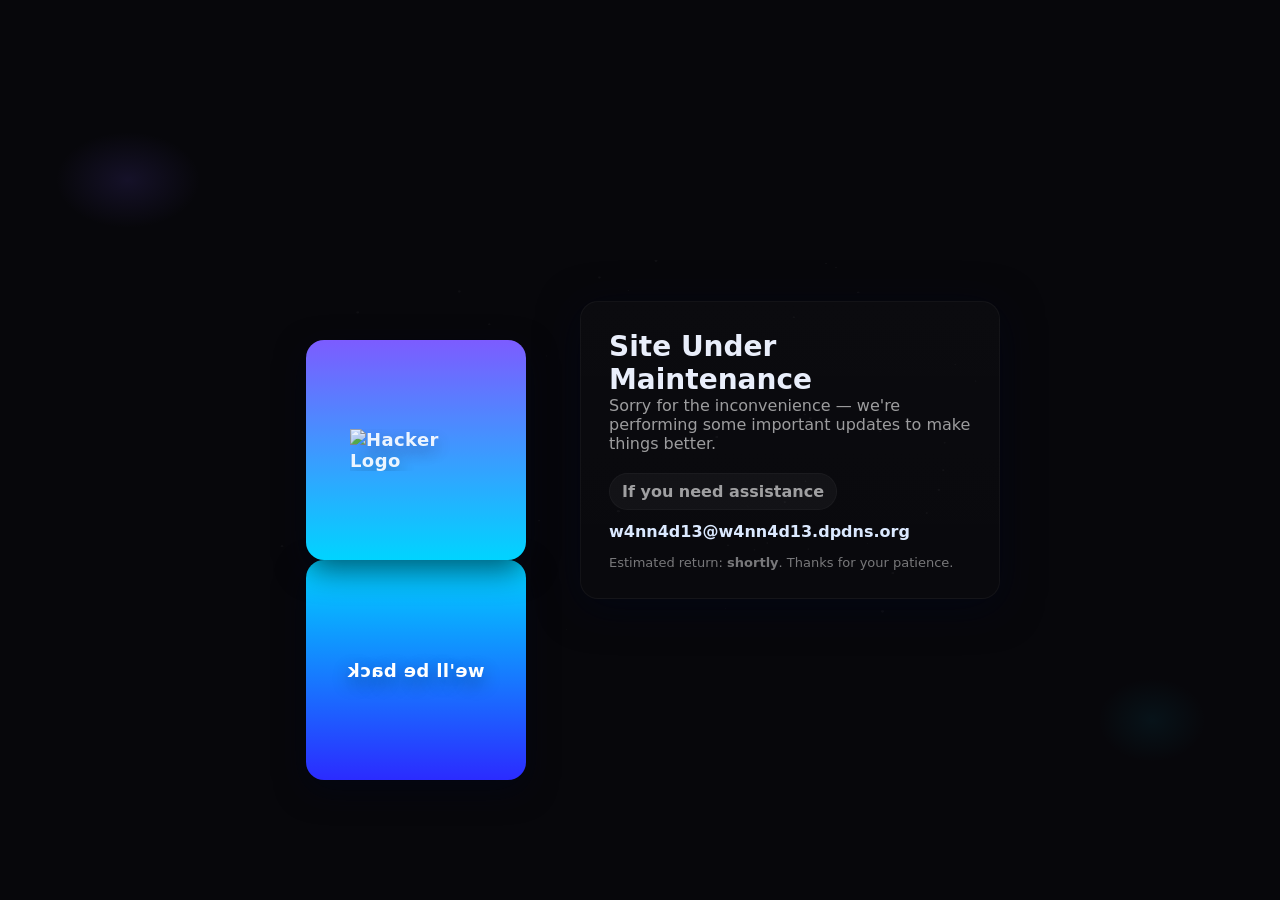
==== index.html @ e07014bc "Update index.html" ====
<!-- maintenance-index.html
A single-file, modern "Under Maintenance" page with 3D effects (CSS + minimal JS).
Drop this file as `index.html` in your site root.
-->

<!doctype html>
<html lang="en">
<head>
  <meta charset="utf-8" />
  <meta name="viewport" content="width=device-width, initial-scale=1" />
  <title>We'll be back — Under Maintenance</title>
  <style>
    :root{
      --bg:#07070b;
      --glass: rgba(255,255,255,0.04);
      --accent:#7c5cff;
      --accent2:#00d4ff;
      --muted:rgba(255,255,255,0.6);
      --card-w:720px;
    }
    *{box-sizing:border-box}
    html,body{height:100%;}
    body{
      margin:0;
      font-family:Inter, ui-sans-serif, system-ui, -apple-system, "Segoe UI", Roboto, "Helvetica Neue", Arial;
      background: url('https://images.unsplash.com/photo-1504384308090-c894fdcc538d?auto=format&fit=crop&w=1950&q=80') center/cover no-repeat fixed,
                  radial-gradient(1200px 800px at 10% 20%, rgba(124,92,255,0.12), transparent 6%),
                  radial-gradient(900px 700px at 90% 80%, rgba(0,212,255,0.06), transparent 6%),
                  var(--bg);
      color:#e9eefb;
      display:flex;
      align-items:center;
      justify-content:center;
      -webkit-font-smoothing:antialiased;
      -moz-osx-font-smoothing:grayscale;
      padding:40px;
    }

    /* Scene */
    .scene{
      width: min(var(--card-w), 95vw);
      max-width:1000px;
      perspective:1200px;
      position:relative;
      display:grid;
      grid-template-columns: 1fr 420px;
      gap:28px;
      align-items:center;
    }

    /* Floating 3D cube */
    .cube-wrap{
      height:380px;
      display:flex;
      align-items:center;
      justify-content:center;
      position:relative;
    }
    .cube{
      width:220px;
      height:220px;
      transform-style:preserve-3d;
      animation:slow-rotate 9s linear infinite, float 5s ease-in-out infinite;
    }
    .face{
      position:absolute;
      width:100%;
      height:100%;
      border-radius:18px;
      display:flex;
      align-items:center;
      justify-content:center;
      font-weight:700;
      font-size:18px;
      letter-spacing:0.4px;
      backdrop-filter: blur(6px);
      box-shadow: 0 10px 30px rgba(2,6,23,0.6);
      color: white;
      text-shadow: 0 6px 18px rgba(0,0,0,0.45);
      position: relative;
      overflow: hidden;
    }
    .face img.logo{
      max-width:60%;
      max-height:60%;
      opacity:0.9;
    }
    .face::after{content:"";position:absolute;inset:0;border-radius:18px;opacity:0.12}
    .front{background:linear-gradient(180deg,var(--accent),var(--accent2));transform:translateZ(110px)}
    .back{background:linear-gradient(180deg,var(--accent2),#2b2bff);transform:rotateY(180deg) translateZ(110px)}
    .right{background:linear-gradient(180deg,#1a1a3a,#001f3a);transform:rotateY(90deg) translateZ(110px)}
    .left{background:linear-gradient(180deg,#0b1530,#09283f);transform:rotateY(-90deg) translateZ(110px)}
    .top{background:linear-gradient(180deg,#111827,#0f1724);transform:rotateX(90deg) translateZ(110px)}
    .bottom{background:linear-gradient(180deg,#020617,#021126);transform:rotateX(-90deg) translateZ(110px)}

    @keyframes slow-rotate{
      0%{transform: rotateX(-12deg) rotateY(0deg)}
      50%{transform: rotateX(8deg) rotateY(180deg)}
      100%{transform: rotateX(-12deg) rotateY(360deg)}
    }
    @keyframes float{
      0%{transform:translateY(0)}
      50%{transform:translateY(-18px)}
      100%{transform:translateY(0)}
    }

    /* Card */
    .card{
      background: linear-gradient(180deg, rgba(255,255,255,0.02), rgba(255,255,255,0.01));
      border-radius:18px;
      padding:28px;
      box-shadow: 0 8px 40px rgba(2,6,23,0.65);
      min-height:240px;
      display:flex;
      flex-direction:column;
      justify-content:center;
      gap:14px;
      border:1px solid rgba(255,255,255,0.04);
    }

    h1{margin:0;font-size:28px}
    p.lead{margin:0;color:var(--muted)}
    .contact{
      margin-top:6px;
      display:flex;gap:12px;align-items:center;flex-wrap:wrap
    }
    .pill{
      display:inline-flex;align-items:center;gap:10px;padding:8px 12px;border-radius:999px;background:var(--glass);font-weight:600;color:var(--muted);border:1px solid rgba(255,255,255,0.03)
    }
    .email{color:#dbe9ff;text-decoration:none;font-weight:700}
    .meta{font-size:13px;color:rgba(255,255,255,0.45)}

    /* Particles canvas */
    canvas.particles{
      position: absolute; inset: 0; width: 100%; height: 100%; pointer-events:none; z-index:0; opacity:0.6;
    }

    /* responsive */
    @media (max-width:880px){
      .scene{grid-template-columns:1fr;gap:18px}
      .cube-wrap{height:260px}
    }

    /* small accessibility tweak for reduced-motion */
    @media (prefers-reduced-motion:reduce){
      .cube{animation:none}
    }
  </style>
</head>
<body>
  <div class="scene" role="main">
    <canvas class="particles" aria-hidden="true"></canvas>

    <div class="cube-wrap" aria-hidden="true">
      <div class="cube" id="cube" role="img" aria-label="rotating maintenance cube">
        <div class="face front">
          <img src="https://github.com/w4nn4d13/website/blob/main/b-099.jpg" alt="Hacker Logo" class="logo" />
        </div>
        <div class="face back">we'll be back</div>
        <div class="face right">loading</div>
        <div class="face left">standby</div>
        <div class="face top">updates</div>
        <div class="face bottom">online soon</div>
      </div>
    </div>

    <aside class="card" aria-label="maintenance message">
      <div>
        <h1>Site Under Maintenance</h1>
        <p class="lead">Sorry for the inconvenience — we're performing some important updates to make things better.</p>
      </div>

      <div class="contact" aria-hidden="false">
        <div class="pill">If you need assistance</div>
        <a class="email" href="mailto:w4nn4d13@w4nn4d13.dpdns.org">w4nn4d13@w4nn4d13.dpdns.org</a>
      </div>

      <div class="meta">Estimated return: <strong>shortly</strong>. Thanks for your patience.</div>
    </aside>
  </div>

  <script>
    // Particles on canvas — lightweight
    const canvas = document.querySelector('canvas.particles');
    const ctx = canvas.getContext('2d');
    let W, H, particles = [];
    function resize(){ W = canvas.width = innerWidth; H = canvas.height = innerHeight; }
    window.addEventListener('resize', resize); resize();

    function rand(min,max){return Math.random()*(max-min)+min}
    for(let i=0;i<60;i++) particles.push({x:rand(0,W), y:rand(0,H), r:rand(0.6,2.8), vx:rand(-0.15,0.15), vy:rand(-0.06,0.06)})

    function step(){
      ctx.clearRect(0,0,W,H);
      for(let p of particles){
        p.x += p.vx; p.y += p.vy;
        if(p.x< -10) p.x = W+10; if(p.x>W+10) p.x = -10;
        if(p.y< -10) p.y = H+10; if(p.y>H+10) p.y = -10;
        ctx.beginPath(); ctx.arc(p.x,p.y,p.r,0,Math.PI*2);
        ctx.fillStyle = 'rgba(255,255,255,0.06)'; ctx.fill();
      }
      requestAnimationFrame(step);
    }
    step();

    // make cube slightly interactive (tilt with mouse)
    const cube = document.getElementById('cube');
    let cx = 0, cy = 0;
    window.addEventListener('mousemove', (e)=>{
      const nx = (e.clientX - innerWidth/2) / (innerWidth/2);
      const ny = (e.clientY - innerHeight/2) / (innerHeight/2);
      cx = nx*10; cy = ny*8;
      cube.style.transform = `rotateX(${ -12 + cy }deg) rotateY(${ 0 + cx }deg)`;
    });

    // restore automatic rotation when pointer leaves
    window.addEventListener('mouseleave', ()=>{ cube.style.transform = '' });
  </script>
</body>
</html>
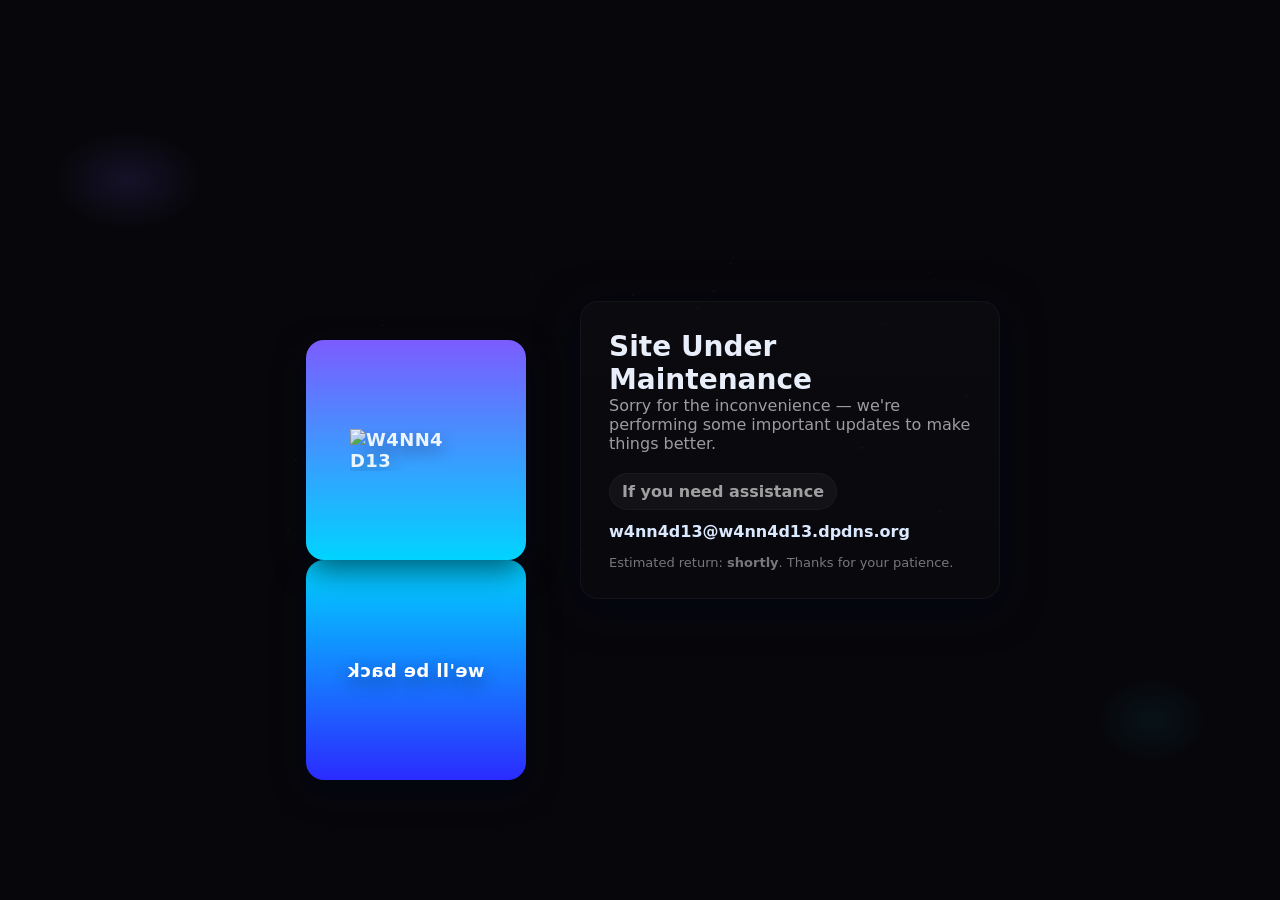
==== commit c67a5067: "Update index.html" ====
--- a/index.html
+++ b/index.html
@@ -154,7 +154,7 @@
     <div class="cube-wrap" aria-hidden="true">
       <div class="cube" id="cube" role="img" aria-label="rotating maintenance cube">
         <div class="face front">
-          <img src="https://github.com/w4nn4d13/website/blob/main/b-099.jpg" alt="Hacker Logo" class="logo" />
+          <img src="https://github.com/w4nn4d13/website/blob/main/b-099.jpg" alt="W4NN4 D13" class="logo" />
         </div>
         <div class="face back">we'll be back</div>
         <div class="face right">loading</div>
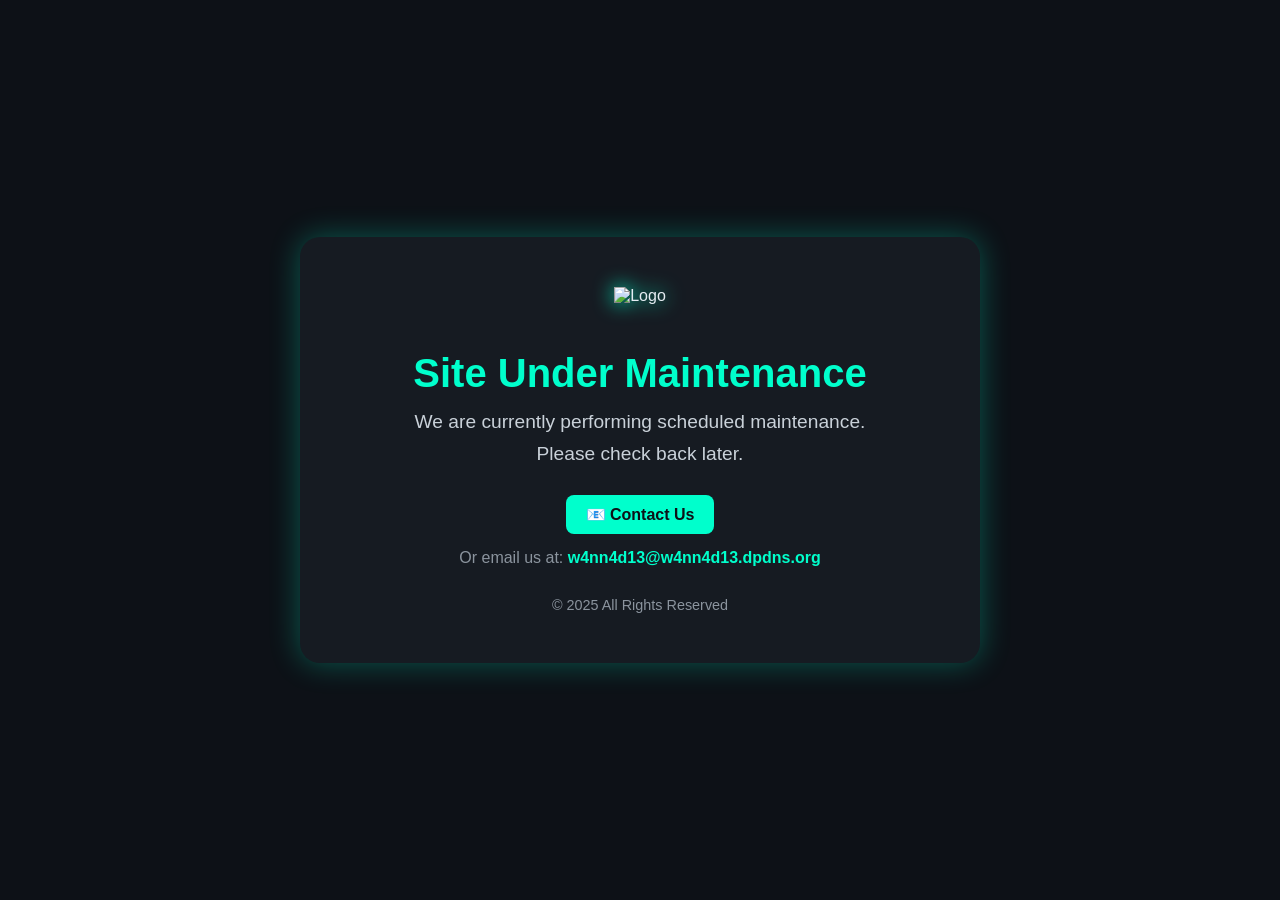
==== commit 794a0d4d: "Update index.html" ====
--- a/index.html
+++ b/index.html
@@ -1,220 +1,107 @@
-<!-- maintenance-index.html
-A single-file, modern "Under Maintenance" page with 3D effects (CSS + minimal JS).
-Drop this file as `index.html` in your site root.
--->
-
-<!doctype html>
+<!DOCTYPE html>
 <html lang="en">
 <head>
-  <meta charset="utf-8" />
-  <meta name="viewport" content="width=device-width, initial-scale=1" />
-  <title>We'll be back — Under Maintenance</title>
+  <meta charset="UTF-8" />
+  <meta name="viewport" content="width=device-width, initial-scale=1.0"/>
+  <title>Site Under Maintenance</title>
   <style>
-    :root{
-      --bg:#07070b;
-      --glass: rgba(255,255,255,0.04);
-      --accent:#7c5cff;
-      --accent2:#00d4ff;
-      --muted:rgba(255,255,255,0.6);
-      --card-w:720px;
-    }
-    *{box-sizing:border-box}
-    html,body{height:100%;}
-    body{
-      margin:0;
-      font-family:Inter, ui-sans-serif, system-ui, -apple-system, "Segoe UI", Roboto, "Helvetica Neue", Arial;
-      background: url('https://images.unsplash.com/photo-1504384308090-c894fdcc538d?auto=format&fit=crop&w=1950&q=80') center/cover no-repeat fixed,
-                  radial-gradient(1200px 800px at 10% 20%, rgba(124,92,255,0.12), transparent 6%),
-                  radial-gradient(900px 700px at 90% 80%, rgba(0,212,255,0.06), transparent 6%),
-                  var(--bg);
-      color:#e9eefb;
-      display:flex;
-      align-items:center;
-      justify-content:center;
-      -webkit-font-smoothing:antialiased;
-      -moz-osx-font-smoothing:grayscale;
-      padding:40px;
+    body {
+      margin: 0;
+      height: 100vh;
+      display: flex;
+      justify-content: center;
+      align-items: center;
+      background: #0d1117;
+      font-family: "Segoe UI", Tahoma, Geneva, Verdana, sans-serif;
+      color: #e6edf3;
     }
 
-    /* Scene */
-    .scene{
-      width: min(var(--card-w), 95vw);
-      max-width:1000px;
-      perspective:1200px;
-      position:relative;
-      display:grid;
-      grid-template-columns: 1fr 420px;
-      gap:28px;
-      align-items:center;
+    .container {
+      text-align: center;
+      background: #161b22;
+      padding: 50px 40px;
+      border-radius: 20px;
+      box-shadow: 0 0 30px rgba(0, 255, 204, 0.3);
+      max-width: 600px;
+      width: 90%;
     }
 
-    /* Floating 3D cube */
-    .cube-wrap{
-      height:380px;
-      display:flex;
-      align-items:center;
-      justify-content:center;
-      position:relative;
-    }
-    .cube{
-      width:220px;
-      height:220px;
-      transform-style:preserve-3d;
-      animation:slow-rotate 9s linear infinite, float 5s ease-in-out infinite;
-    }
-    .face{
-      position:absolute;
-      width:100%;
-      height:100%;
-      border-radius:18px;
-      display:flex;
-      align-items:center;
-      justify-content:center;
-      font-weight:700;
-      font-size:18px;
-      letter-spacing:0.4px;
-      backdrop-filter: blur(6px);
-      box-shadow: 0 10px 30px rgba(2,6,23,0.6);
-      color: white;
-      text-shadow: 0 6px 18px rgba(0,0,0,0.45);
-      position: relative;
-      overflow: hidden;
-    }
-    .face img.logo{
-      max-width:60%;
-      max-height:60%;
-      opacity:0.9;
-    }
-    .face::after{content:"";position:absolute;inset:0;border-radius:18px;opacity:0.12}
-    .front{background:linear-gradient(180deg,var(--accent),var(--accent2));transform:translateZ(110px)}
-    .back{background:linear-gradient(180deg,var(--accent2),#2b2bff);transform:rotateY(180deg) translateZ(110px)}
-    .right{background:linear-gradient(180deg,#1a1a3a,#001f3a);transform:rotateY(90deg) translateZ(110px)}
-    .left{background:linear-gradient(180deg,#0b1530,#09283f);transform:rotateY(-90deg) translateZ(110px)}
-    .top{background:linear-gradient(180deg,#111827,#0f1724);transform:rotateX(90deg) translateZ(110px)}
-    .bottom{background:linear-gradient(180deg,#020617,#021126);transform:rotateX(-90deg) translateZ(110px)}
-
-    @keyframes slow-rotate{
-      0%{transform: rotateX(-12deg) rotateY(0deg)}
-      50%{transform: rotateX(8deg) rotateY(180deg)}
-      100%{transform: rotateX(-12deg) rotateY(360deg)}
-    }
-    @keyframes float{
-      0%{transform:translateY(0)}
-      50%{transform:translateY(-18px)}
-      100%{transform:translateY(0)}
+    .logo {
+      width: 80px;
+      margin-bottom: 20px;
+      filter: drop-shadow(0 0 10px #00ffcc);
     }
 
-    /* Card */
-    .card{
-      background: linear-gradient(180deg, rgba(255,255,255,0.02), rgba(255,255,255,0.01));
-      border-radius:18px;
-      padding:28px;
-      box-shadow: 0 8px 40px rgba(2,6,23,0.65);
-      min-height:240px;
-      display:flex;
-      flex-direction:column;
-      justify-content:center;
-      gap:14px;
-      border:1px solid rgba(255,255,255,0.04);
+    h1 {
+      font-size: 2.5em;
+      color: #00ffcc;
+      margin-bottom: 15px;
     }
 
-    h1{margin:0;font-size:28px}
-    p.lead{margin:0;color:var(--muted)}
-    .contact{
-      margin-top:6px;
-      display:flex;gap:12px;align-items:center;flex-wrap:wrap
-    }
-    .pill{
-      display:inline-flex;align-items:center;gap:10px;padding:8px 12px;border-radius:999px;background:var(--glass);font-weight:600;color:var(--muted);border:1px solid rgba(255,255,255,0.03)
-    }
-    .email{color:#dbe9ff;text-decoration:none;font-weight:700}
-    .meta{font-size:13px;color:rgba(255,255,255,0.45)}
-
-    /* Particles canvas */
-    canvas.particles{
-      position: absolute; inset: 0; width: 100%; height: 100%; pointer-events:none; z-index:0; opacity:0.6;
+    p {
+      font-size: 1.2em;
+      color: #c9d1d9;
+      margin: 10px 0;
     }
 
-    /* responsive */
-    @media (max-width:880px){
-      .scene{grid-template-columns:1fr;gap:18px}
-      .cube-wrap{height:260px}
+    .email {
+      margin-top: 20px;
+      display: inline-block;
+      padding: 10px 20px;
+      background: #00ffcc;
+      color: #0d1117;
+      border-radius: 8px;
+      font-weight: bold;
+      text-decoration: none;
+      transition: 0.3s;
     }
 
-    /* small accessibility tweak for reduced-motion */
-    @media (prefers-reduced-motion:reduce){
-      .cube{animation:none}
+    .email:hover {
+      background: #00e6b8;
+    }
+
+    .footer {
+      margin-top: 30px;
+      font-size: 0.9em;
+      color: #8b949e;
+    }
+
+    .mail-text {
+      margin-top: 15px;
+      font-size: 1em;
+      color: #8b949e;
+    }
+
+    .mail-text a {
+      color: #00ffcc;
+      text-decoration: none;
+      font-weight: bold;
+    }
+
+    .mail-text a:hover {
+      text-decoration: underline;
     }
   </style>
 </head>
 <body>
-  <div class="scene" role="main">
-    <canvas class="particles" aria-hidden="true"></canvas>
+  <div class="container">
+    <!-- Replace this with your own professional logo -->
+    <img src="https://img.icons8.com/ios-filled/100/00ffcc/maintenance.png" alt="Logo" class="logo"/>
 
-    <div class="cube-wrap" aria-hidden="true">
-      <div class="cube" id="cube" role="img" aria-label="rotating maintenance cube">
-        <div class="face front">
-          <img src="https://github.com/w4nn4d13/website/blob/main/b-099.jpg" alt="W4NN4 D13" class="logo" />
-        </div>
-        <div class="face back">we'll be back</div>
-        <div class="face right">loading</div>
-        <div class="face left">standby</div>
-        <div class="face top">updates</div>
-        <div class="face bottom">online soon</div>
-      </div>
+    <h1>Site Under Maintenance</h1>
+    <p>We are currently performing scheduled maintenance.</p>
+    <p>Please check back later.</p>
+
+    <!-- Contact button -->
+    <a href="mailto:w4nn4d13@w4nn4d13.dpdns.org" class="email">📧 Contact Us</a>
+
+    <!-- Plain text mail for visibility -->
+    <div class="mail-text">
+      Or email us at: <a href="mailto:w4nn4d13@w4nn4d13.dpdns.org">w4nn4d13@w4nn4d13.dpdns.org</a>
     </div>
 
-    <aside class="card" aria-label="maintenance message">
-      <div>
-        <h1>Site Under Maintenance</h1>
-        <p class="lead">Sorry for the inconvenience — we're performing some important updates to make things better.</p>
-      </div>
-
-      <div class="contact" aria-hidden="false">
-        <div class="pill">If you need assistance</div>
-        <a class="email" href="mailto:w4nn4d13@w4nn4d13.dpdns.org">w4nn4d13@w4nn4d13.dpdns.org</a>
-      </div>
-
-      <div class="meta">Estimated return: <strong>shortly</strong>. Thanks for your patience.</div>
-    </aside>
+    <div class="footer">© 2025 All Rights Reserved</div>
   </div>
-
-  <script>
-    // Particles on canvas — lightweight
-    const canvas = document.querySelector('canvas.particles');
-    const ctx = canvas.getContext('2d');
-    let W, H, particles = [];
-    function resize(){ W = canvas.width = innerWidth; H = canvas.height = innerHeight; }
-    window.addEventListener('resize', resize); resize();
-
-    function rand(min,max){return Math.random()*(max-min)+min}
-    for(let i=0;i<60;i++) particles.push({x:rand(0,W), y:rand(0,H), r:rand(0.6,2.8), vx:rand(-0.15,0.15), vy:rand(-0.06,0.06)})
-
-    function step(){
-      ctx.clearRect(0,0,W,H);
-      for(let p of particles){
-        p.x += p.vx; p.y += p.vy;
-        if(p.x< -10) p.x = W+10; if(p.x>W+10) p.x = -10;
-        if(p.y< -10) p.y = H+10; if(p.y>H+10) p.y = -10;
-        ctx.beginPath(); ctx.arc(p.x,p.y,p.r,0,Math.PI*2);
-        ctx.fillStyle = 'rgba(255,255,255,0.06)'; ctx.fill();
-      }
-      requestAnimationFrame(step);
-    }
-    step();
-
-    // make cube slightly interactive (tilt with mouse)
-    const cube = document.getElementById('cube');
-    let cx = 0, cy = 0;
-    window.addEventListener('mousemove', (e)=>{
-      const nx = (e.clientX - innerWidth/2) / (innerWidth/2);
-      const ny = (e.clientY - innerHeight/2) / (innerHeight/2);
-      cx = nx*10; cy = ny*8;
-      cube.style.transform = `rotateX(${ -12 + cy }deg) rotateY(${ 0 + cx }deg)`;
-    });
-
-    // restore automatic rotation when pointer leaves
-    window.addEventListener('mouseleave', ()=>{ cube.style.transform = '' });
-  </script>
 </body>
 </html>
+
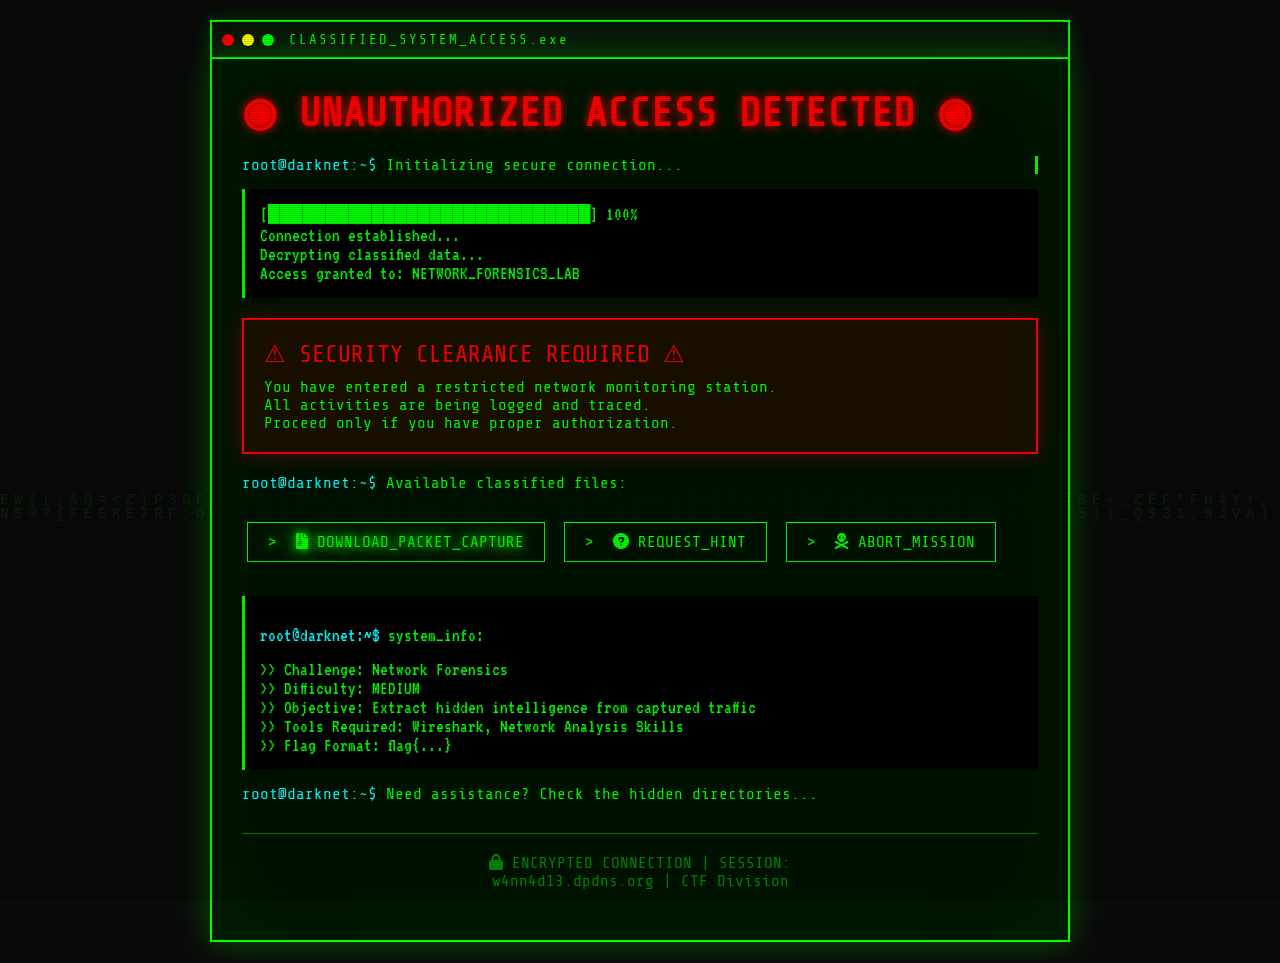
==== commit cca82249: "Update index.html" ====
--- a/index.html
+++ b/index.html
@@ -1,107 +1,361 @@
 <!DOCTYPE html>
 <html lang="en">
 <head>
-  <meta charset="UTF-8" />
-  <meta name="viewport" content="width=device-width, initial-scale=1.0"/>
-  <title>Site Under Maintenance</title>
-  <style>
-    body {
-      margin: 0;
-      height: 100vh;
-      display: flex;
-      justify-content: center;
-      align-items: center;
-      background: #0d1117;
-      font-family: "Segoe UI", Tahoma, Geneva, Verdana, sans-serif;
-      color: #e6edf3;
-    }
-
-    .container {
-      text-align: center;
-      background: #161b22;
-      padding: 50px 40px;
-      border-radius: 20px;
-      box-shadow: 0 0 30px rgba(0, 255, 204, 0.3);
-      max-width: 600px;
-      width: 90%;
-    }
-
-    .logo {
-      width: 80px;
-      margin-bottom: 20px;
-      filter: drop-shadow(0 0 10px #00ffcc);
-    }
-
-    h1 {
-      font-size: 2.5em;
-      color: #00ffcc;
-      margin-bottom: 15px;
-    }
-
-    p {
-      font-size: 1.2em;
-      color: #c9d1d9;
-      margin: 10px 0;
-    }
-
-    .email {
-      margin-top: 20px;
-      display: inline-block;
-      padding: 10px 20px;
-      background: #00ffcc;
-      color: #0d1117;
-      border-radius: 8px;
-      font-weight: bold;
-      text-decoration: none;
-      transition: 0.3s;
-    }
-
-    .email:hover {
-      background: #00e6b8;
-    }
-
-    .footer {
-      margin-top: 30px;
-      font-size: 0.9em;
-      color: #8b949e;
-    }
-
-    .mail-text {
-      margin-top: 15px;
-      font-size: 1em;
-      color: #8b949e;
-    }
-
-    .mail-text a {
-      color: #00ffcc;
-      text-decoration: none;
-      font-weight: bold;
-    }
-
-    .mail-text a:hover {
-      text-decoration: underline;
-    }
-  </style>
+    <meta charset="UTF-8">
+    <meta name="viewport" content="width=device-width, initial-scale=1.0">
+    <title>◉ CLASSIFIED ACCESS ◉</title>
+    <link rel="stylesheet" href="https://cdnjs.cloudflare.com/ajax/libs/font-awesome/6.0.0/css/all.min.css">
+    <style>
+        @import url('https://fonts.googleapis.com/css2?family=VT323&family=Share+Tech+Mono&display=swap');
+        
+        * {
+            margin: 0;
+            padding: 0;
+            box-sizing: border-box;
+        }
+        
+        body {
+            background: #0a0a0a;
+            color: #00ff00;
+            font-family: 'Share Tech Mono', monospace;
+            overflow-x: hidden;
+            position: relative;
+        }
+        
+        /* Matrix rain effect background */
+        #matrix-bg {
+            position: fixed;
+            top: 0;
+            left: 0;
+            width: 100%;
+            height: 100%;
+            z-index: -1;
+            opacity: 0.1;
+        }
+        
+        /* Scanline effect */
+        body::before {
+            content: "";
+            position: fixed;
+            top: 0;
+            left: 0;
+            width: 100%;
+            height: 100%;
+            background: repeating-linear-gradient(
+                0deg,
+                rgba(0, 0, 0, 0.15),
+                rgba(0, 0, 0, 0.15) 1px,
+                transparent 1px,
+                transparent 2px
+            );
+            pointer-events: none;
+            z-index: 1000;
+        }
+        
+        /* Screen flicker */
+        @keyframes flicker {
+            0%, 100% { opacity: 1; }
+            50% { opacity: 0.95; }
+        }
+        
+        .container {
+            max-width: 900px;
+            margin: 0 auto;
+            padding: 20px;
+            animation: flicker 0.15s infinite;
+        }
+        
+        /* Terminal header */
+        .terminal-header {
+            border: 2px solid #00ff00;
+            border-bottom: none;
+            padding: 10px;
+            background: rgba(0, 255, 0, 0.05);
+            display: flex;
+            align-items: center;
+            box-shadow: 0 0 20px rgba(0, 255, 0, 0.2);
+        }
+        
+        .terminal-buttons {
+            display: flex;
+            gap: 8px;
+            margin-right: 15px;
+        }
+        
+        .btn {
+            width: 12px;
+            height: 12px;
+            border-radius: 50%;
+            background: #ff0000;
+        }
+        
+        .btn:nth-child(2) { background: #ffff00; }
+        .btn:nth-child(3) { background: #00ff00; }
+        
+        .terminal-title {
+            font-size: 14px;
+            letter-spacing: 2px;
+        }
+        
+        /* Terminal body */
+        .terminal-body {
+            border: 2px solid #00ff00;
+            padding: 30px;
+            background: rgba(0, 20, 0, 0.9);
+            min-height: 500px;
+            box-shadow: 
+                0 0 30px rgba(0, 255, 0, 0.3),
+                inset 0 0 100px rgba(0, 255, 0, 0.05);
+        }
+        
+        /* Typing animation */
+        .typing {
+            overflow: hidden;
+            white-space: nowrap;
+            border-right: 3px solid #00ff00;
+            animation: typing 2s steps(40) 1s forwards, blink 0.75s step-end infinite;
+        }
+        
+        @keyframes typing {
+            from { width: 0 }
+            to { width: 100% }
+        }
+        
+        @keyframes blink {
+            50% { border-color: transparent; }
+        }
+        
+        h1 {
+            color: #ff0000;
+            text-shadow: 0 0 10px #ff0000;
+            margin-bottom: 20px;
+            font-size: 2.5em;
+            animation: glitch 1s infinite;
+        }
+        
+        @keyframes glitch {
+            0%, 100% { text-shadow: 0 0 10px #ff0000; }
+            25% { text-shadow: -2px 0 10px #ff0000, 2px 0 10px #00ff00; }
+            50% { text-shadow: 2px 0 10px #ff0000, -2px 0 10px #00ff00; }
+            75% { text-shadow: 0 2px 10px #ff0000, 0 -2px 10px #00ff00; }
+        }
+        
+        .prompt {
+            color: #00ff00;
+            margin: 15px 0;
+        }
+        
+        .prompt::before {
+            content: "root@darknet:~$ ";
+            color: #00ffff;
+        }
+        
+        .link {
+            color: #00ff00;
+            text-decoration: none;
+            border: 1px solid #00ff00;
+            padding: 10px 20px;
+            display: inline-block;
+            margin: 10px 5px;
+            transition: all 0.3s;
+            position: relative;
+            overflow: hidden;
+        }
+        
+        .link:hover {
+            background: #00ff00;
+            color: #000;
+            box-shadow: 0 0 20px #00ff00;
+        }
+        
+        .link::before {
+            content: ">";
+            margin-right: 10px;
+            animation: pulse 1s infinite;
+        }
+        
+        @keyframes pulse {
+            0%, 100% { opacity: 1; }
+            50% { opacity: 0; }
+        }
+        
+        /* Warning box */
+        .warning {
+            border: 2px solid #ff0000;
+            padding: 20px;
+            margin: 20px 0;
+            background: rgba(255, 0, 0, 0.1);
+            box-shadow: 0 0 20px rgba(255, 0, 0, 0.3);
+            animation: warning-pulse 2s infinite;
+        }
+        
+        @keyframes warning-pulse {
+            0%, 100% { box-shadow: 0 0 20px rgba(255, 0, 0, 0.3); }
+            50% { box-shadow: 0 0 30px rgba(255, 0, 0, 0.6); }
+        }
+        
+        .warning-title {
+            color: #ff0000;
+            font-size: 1.5em;
+            margin-bottom: 10px;
+        }
+        
+        /* Code block */
+        .code-block {
+            background: #000;
+            border-left: 3px solid #00ff00;
+            padding: 15px;
+            margin: 15px 0;
+            font-family: 'VT323', monospace;
+            font-size: 1.2em;
+            overflow-x: auto;
+        }
+        
+        /* Footer */
+        .footer {
+            text-align: center;
+            margin-top: 30px;
+            padding: 20px;
+            border-top: 1px solid #00ff00;
+            color: #00ff00;
+            opacity: 0.5;
+        }
+        
+        /* Glowing text */
+        .glow {
+            text-shadow: 0 0 10px #00ff00, 0 0 20px #00ff00;
+        }
+        
+        /* Countdown or timer effect */
+        .timer {
+            font-size: 2em;
+            color: #ff0000;
+            text-align: center;
+            margin: 20px 0;
+            font-family: 'VT323', monospace;
+        }
+    </style>
 </head>
 <body>
-  <div class="container">
-    <!-- Replace this with your own professional logo -->
-    <img src="https://img.icons8.com/ios-filled/100/00ffcc/maintenance.png" alt="Logo" class="logo"/>
-
-    <h1>Site Under Maintenance</h1>
-    <p>We are currently performing scheduled maintenance.</p>
-    <p>Please check back later.</p>
-
-    <!-- Contact button -->
-    <a href="mailto:w4nn4d13@w4nn4d13.dpdns.org" class="email">📧 Contact Us</a>
-
-    <!-- Plain text mail for visibility -->
-    <div class="mail-text">
-      Or email us at: <a href="mailto:w4nn4d13@w4nn4d13.dpdns.org">w4nn4d13@w4nn4d13.dpdns.org</a>
+    <canvas id="matrix-bg"></canvas>
+    
+    <div class="container">
+        <div class="terminal-header">
+            <div class="terminal-buttons">
+                <span class="btn"></span>
+                <span class="btn"></span>
+                <span class="btn"></span>
+            </div>
+            <span class="terminal-title">CLASSIFIED_SYSTEM_ACCESS.exe</span>
+        </div>
+        
+        <div class="terminal-body">
+            <h1>◉ UNAUTHORIZED ACCESS DETECTED ◉</h1>
+            
+            <div class="prompt typing">Initializing secure connection...</div>
+            
+            <div class="code-block">
+                [████████████████████████████] 100%
+                <br>Connection established...
+                <br>Decrypting classified data...
+                <br>Access granted to: NETWORK_FORENSICS_LAB
+            </div>
+            
+            <div class="warning">
+                <div class="warning-title">⚠ SECURITY CLEARANCE REQUIRED ⚠</div>
+                <p>You have entered a restricted network monitoring station.</p>
+                <p>All activities are being logged and traced.</p>
+                <p>Proceed only if you have proper authorization.</p>
+            </div>
+            
+            <div class="prompt">Available classified files:</div>
+            
+            <div style="margin: 20px 0;">
+                <a href="https://drive.google.com/uc?export=download&id=YOUR_FILE_ID" class="link glow">
+                    <i class="fas fa-file-archive"></i> DOWNLOAD_PACKET_CAPTURE
+                </a>
+                
+                <a href="#" class="link" onclick="showHint()">
+                    <i class="fas fa-question-circle"></i> REQUEST_HINT
+                </a>
+                
+                <a href="#" class="link" onclick="showWarning()">
+                    <i class="fas fa-skull-crossbones"></i> ABORT_MISSION
+                </a>
+            </div>
+            
+            <div class="code-block">
+                <div class="prompt">system_info:</div>
+                >> Challenge: Network Forensics<br>
+                >> Difficulty: MEDIUM<br>
+                >> Objective: Extract hidden intelligence from captured traffic<br>
+                >> Tools Required: Wireshark, Network Analysis Skills<br>
+                >> Flag Format: flag{...}<br>
+            </div>
+            
+            <div class="prompt">Need assistance? Check the hidden directories...</div>
+            
+            <div class="footer">
+                <i class="fas fa-lock"></i> ENCRYPTED CONNECTION | SESSION: <?php echo bin2hex(random_bytes(8)); ?><br>
+                w4nn4d13.dpdns.org | CTF Division
+            </div>
+        </div>
     </div>
-
-    <div class="footer">© 2025 All Rights Reserved</div>
-  </div>
+    
+    <script>
+        // Matrix rain effect
+        const canvas = document.getElementById('matrix-bg');
+        const ctx = canvas.getContext('2d');
+        
+        canvas.width = window.innerWidth;
+        canvas.height = window.innerHeight;
+        
+        const chars = 'ABCDEFGHIJKLMNOPQRSTUVWXYZ0123456789@#$%^&*()_+-=[]{}|;:,.<>?';
+        const fontSize = 14;
+        const columns = canvas.width / fontSize;
+        const drops = Array(Math.floor(columns)).fill(1);
+        
+        function drawMatrix() {
+            ctx.fillStyle = 'rgba(0, 0, 0, 0.05)';
+            ctx.fillRect(0, 0, canvas.width, canvas.height);
+            
+            ctx.fillStyle = '#00ff00';
+            ctx.font = fontSize + 'px monospace';
+            
+            for (let i = 0; i < drops.length; i++) {
+                const text = chars[Math.floor(Math.random() * chars.length)];
+                ctx.fillText(text, i * fontSize, drops[i] * fontSize);
+                
+                if (drops[i] * fontSize > canvas.height && Math.random() > 0.975) {
+                    drops[i] = 0;
+                }
+                drops[i]++;
+            }
+        }
+        
+        setInterval(drawMatrix, 35);
+        
+        window.addEventListener('resize', () => {
+            canvas.width = window.innerWidth;
+            canvas.height = window.innerHeight;
+        });
+        
+        // Interactive functions
+        function showHint() {
+            alert('HINT: Look for HTTP objects in the packet capture.\nUse Wireshark > File > Export Objects > HTTP');
+        }
+        
+        function showWarning() {
+            alert('⚠ ABORT SEQUENCE INITIATED ⚠\nJust kidding! Keep hacking, friend.');
+        }
+        
+        // Add random glitch effects
+        setInterval(() => {
+            document.body.style.transform = `translate(${Math.random() * 2 - 1}px, ${Math.random() * 2 - 1}px)`;
+            setTimeout(() => {
+                document.body.style.transform = '';
+            }, 50);
+        }, 5000);
+    </script>
 </body>
 </html>
-
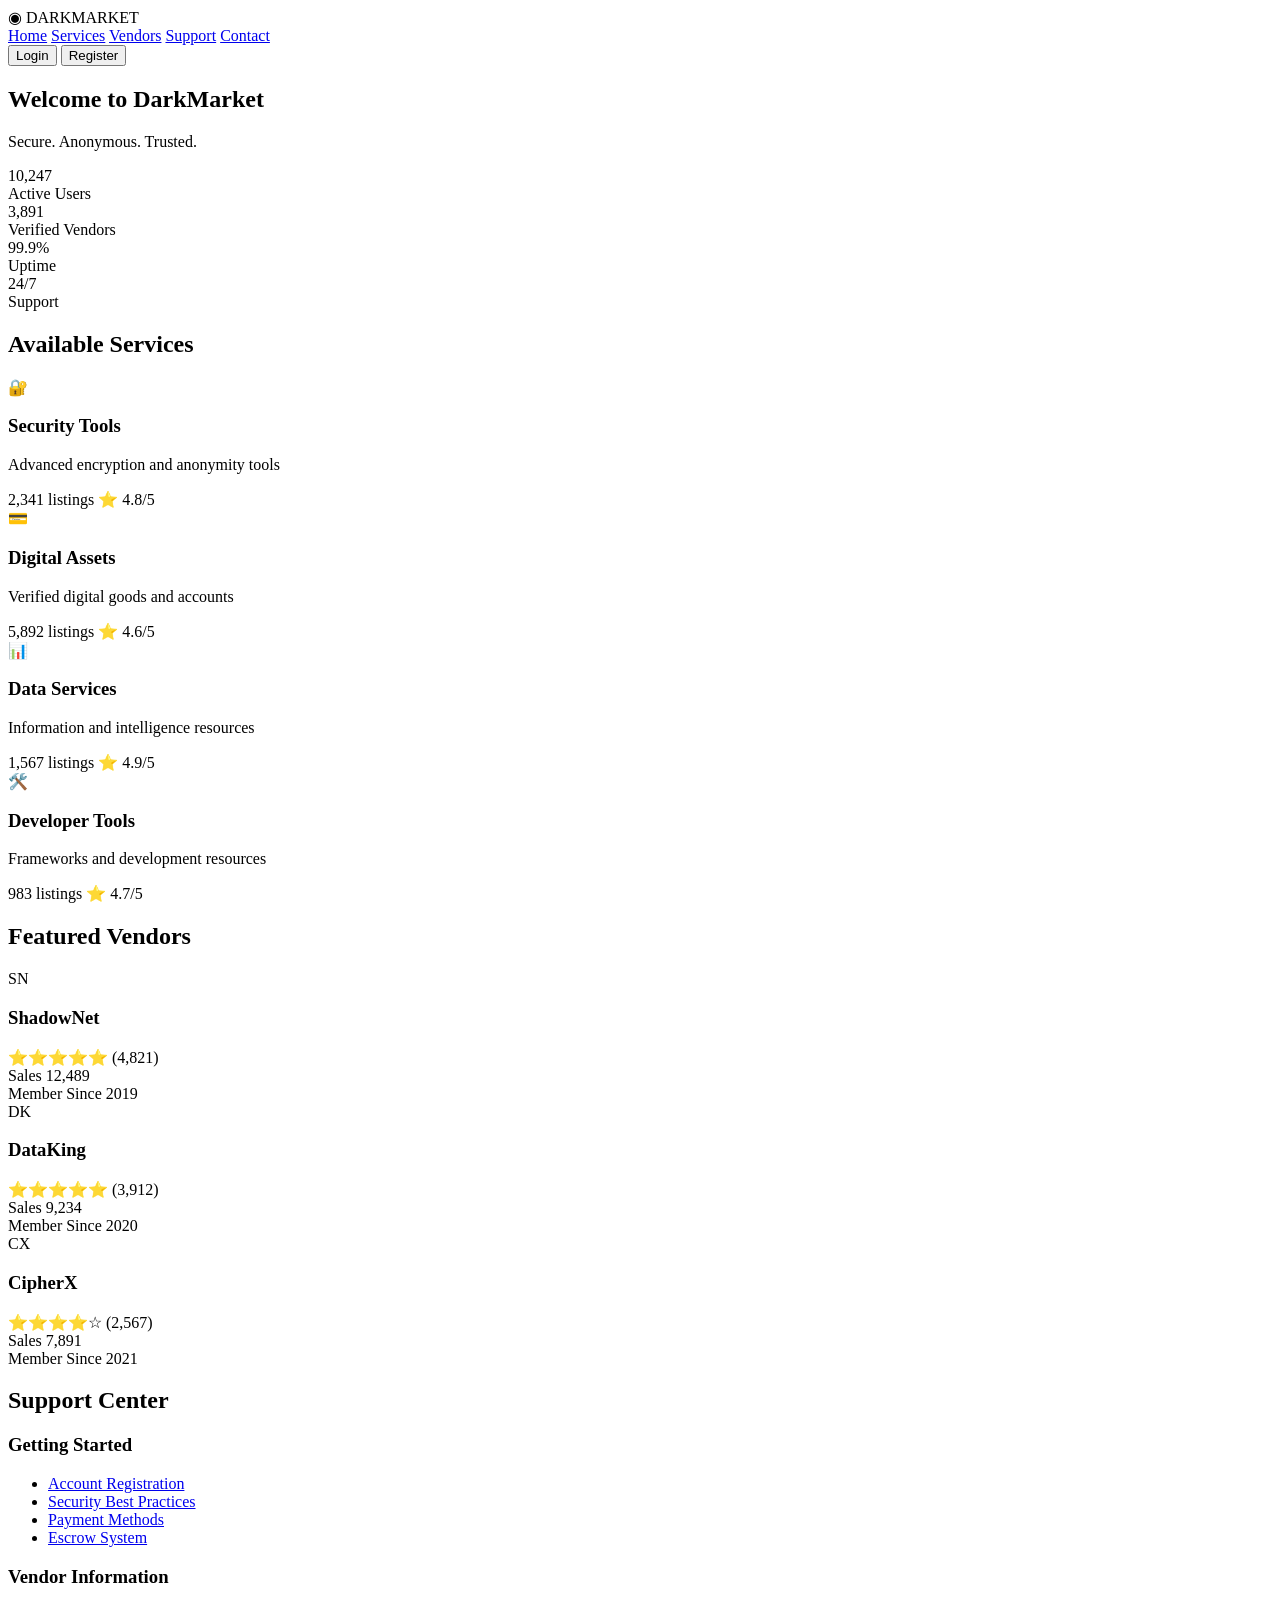
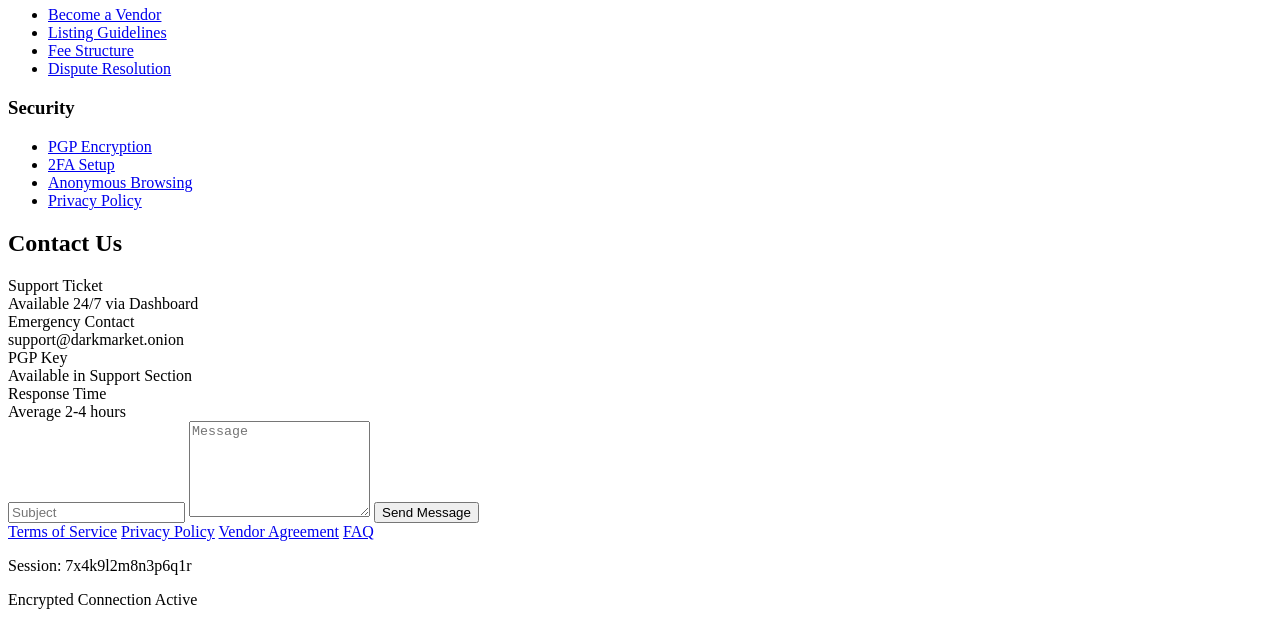
==== commit 9014e8ec: "Update index.html" ====
--- a/index.html
+++ b/index.html
@@ -3,359 +3,265 @@
 <head>
     <meta charset="UTF-8">
     <meta name="viewport" content="width=device-width, initial-scale=1.0">
-    <title>◉ CLASSIFIED ACCESS ◉</title>
-    <link rel="stylesheet" href="https://cdnjs.cloudflare.com/ajax/libs/font-awesome/6.0.0/css/all.min.css">
-    <style>
-        @import url('https://fonts.googleapis.com/css2?family=VT323&family=Share+Tech+Mono&display=swap');
-        
-        * {
-            margin: 0;
-            padding: 0;
-            box-sizing: border-box;
-        }
-        
-        body {
-            background: #0a0a0a;
-            color: #00ff00;
-            font-family: 'Share Tech Mono', monospace;
-            overflow-x: hidden;
-            position: relative;
-        }
-        
-        /* Matrix rain effect background */
-        #matrix-bg {
-            position: fixed;
-            top: 0;
-            left: 0;
-            width: 100%;
-            height: 100%;
-            z-index: -1;
-            opacity: 0.1;
-        }
-        
-        /* Scanline effect */
-        body::before {
-            content: "";
-            position: fixed;
-            top: 0;
-            left: 0;
-            width: 100%;
-            height: 100%;
-            background: repeating-linear-gradient(
-                0deg,
-                rgba(0, 0, 0, 0.15),
-                rgba(0, 0, 0, 0.15) 1px,
-                transparent 1px,
-                transparent 2px
-            );
-            pointer-events: none;
-            z-index: 1000;
-        }
-        
-        /* Screen flicker */
-        @keyframes flicker {
-            0%, 100% { opacity: 1; }
-            50% { opacity: 0.95; }
-        }
-        
-        .container {
-            max-width: 900px;
-            margin: 0 auto;
-            padding: 20px;
-            animation: flicker 0.15s infinite;
-        }
-        
-        /* Terminal header */
-        .terminal-header {
-            border: 2px solid #00ff00;
-            border-bottom: none;
-            padding: 10px;
-            background: rgba(0, 255, 0, 0.05);
-            display: flex;
-            align-items: center;
-            box-shadow: 0 0 20px rgba(0, 255, 0, 0.2);
-        }
-        
-        .terminal-buttons {
-            display: flex;
-            gap: 8px;
-            margin-right: 15px;
-        }
-        
-        .btn {
-            width: 12px;
-            height: 12px;
-            border-radius: 50%;
-            background: #ff0000;
-        }
-        
-        .btn:nth-child(2) { background: #ffff00; }
-        .btn:nth-child(3) { background: #00ff00; }
-        
-        .terminal-title {
-            font-size: 14px;
-            letter-spacing: 2px;
-        }
-        
-        /* Terminal body */
-        .terminal-body {
-            border: 2px solid #00ff00;
-            padding: 30px;
-            background: rgba(0, 20, 0, 0.9);
-            min-height: 500px;
-            box-shadow: 
-                0 0 30px rgba(0, 255, 0, 0.3),
-                inset 0 0 100px rgba(0, 255, 0, 0.05);
-        }
-        
-        /* Typing animation */
-        .typing {
-            overflow: hidden;
-            white-space: nowrap;
-            border-right: 3px solid #00ff00;
-            animation: typing 2s steps(40) 1s forwards, blink 0.75s step-end infinite;
-        }
-        
-        @keyframes typing {
-            from { width: 0 }
-            to { width: 100% }
-        }
-        
-        @keyframes blink {
-            50% { border-color: transparent; }
-        }
-        
-        h1 {
-            color: #ff0000;
-            text-shadow: 0 0 10px #ff0000;
-            margin-bottom: 20px;
-            font-size: 2.5em;
-            animation: glitch 1s infinite;
-        }
-        
-        @keyframes glitch {
-            0%, 100% { text-shadow: 0 0 10px #ff0000; }
-            25% { text-shadow: -2px 0 10px #ff0000, 2px 0 10px #00ff00; }
-            50% { text-shadow: 2px 0 10px #ff0000, -2px 0 10px #00ff00; }
-            75% { text-shadow: 0 2px 10px #ff0000, 0 -2px 10px #00ff00; }
-        }
-        
-        .prompt {
-            color: #00ff00;
-            margin: 15px 0;
-        }
-        
-        .prompt::before {
-            content: "root@darknet:~$ ";
-            color: #00ffff;
-        }
-        
-        .link {
-            color: #00ff00;
-            text-decoration: none;
-            border: 1px solid #00ff00;
-            padding: 10px 20px;
-            display: inline-block;
-            margin: 10px 5px;
-            transition: all 0.3s;
-            position: relative;
-            overflow: hidden;
-        }
-        
-        .link:hover {
-            background: #00ff00;
-            color: #000;
-            box-shadow: 0 0 20px #00ff00;
-        }
-        
-        .link::before {
-            content: ">";
-            margin-right: 10px;
-            animation: pulse 1s infinite;
-        }
-        
-        @keyframes pulse {
-            0%, 100% { opacity: 1; }
-            50% { opacity: 0; }
-        }
-        
-        /* Warning box */
-        .warning {
-            border: 2px solid #ff0000;
-            padding: 20px;
-            margin: 20px 0;
-            background: rgba(255, 0, 0, 0.1);
-            box-shadow: 0 0 20px rgba(255, 0, 0, 0.3);
-            animation: warning-pulse 2s infinite;
-        }
-        
-        @keyframes warning-pulse {
-            0%, 100% { box-shadow: 0 0 20px rgba(255, 0, 0, 0.3); }
-            50% { box-shadow: 0 0 30px rgba(255, 0, 0, 0.6); }
-        }
-        
-        .warning-title {
-            color: #ff0000;
-            font-size: 1.5em;
-            margin-bottom: 10px;
-        }
-        
-        /* Code block */
-        .code-block {
-            background: #000;
-            border-left: 3px solid #00ff00;
-            padding: 15px;
-            margin: 15px 0;
-            font-family: 'VT323', monospace;
-            font-size: 1.2em;
-            overflow-x: auto;
-        }
-        
-        /* Footer */
-        .footer {
-            text-align: center;
-            margin-top: 30px;
-            padding: 20px;
-            border-top: 1px solid #00ff00;
-            color: #00ff00;
-            opacity: 0.5;
-        }
-        
-        /* Glowing text */
-        .glow {
-            text-shadow: 0 0 10px #00ff00, 0 0 20px #00ff00;
-        }
-        
-        /* Countdown or timer effect */
-        .timer {
-            font-size: 2em;
-            color: #ff0000;
-            text-align: center;
-            margin: 20px 0;
-            font-family: 'VT323', monospace;
-        }
-    </style>
+    <meta name="description" content="Secure Anonymous Marketplace">
+    <meta name="robots" content="noindex, nofollow">
+    <meta http-equiv="onion-location" content="http://darkmarket7x4j2k9l.onion">
+    <title>DarkMarket - Anonymous Services</title>
+    <link rel="stylesheet" href="style.css">
 </head>
 <body>
-    <canvas id="matrix-bg"></canvas>
+    <div class="matrix-overlay"></div>
     
-    <div class="container">
-        <div class="terminal-header">
-            <div class="terminal-buttons">
-                <span class="btn"></span>
-                <span class="btn"></span>
-                <span class="btn"></span>
-            </div>
-            <span class="terminal-title">CLASSIFIED_SYSTEM_ACCESS.exe</span>
-        </div>
-        
-        <div class="terminal-body">
-            <h1>◉ UNAUTHORIZED ACCESS DETECTED ◉</h1>
-            
-            <div class="prompt typing">Initializing secure connection...</div>
-            
-            <div class="code-block">
-                [████████████████████████████] 100%
-                <br>Connection established...
-                <br>Decrypting classified data...
-                <br>Access granted to: NETWORK_FORENSICS_LAB
-            </div>
-            
-            <div class="warning">
-                <div class="warning-title">⚠ SECURITY CLEARANCE REQUIRED ⚠</div>
-                <p>You have entered a restricted network monitoring station.</p>
-                <p>All activities are being logged and traced.</p>
-                <p>Proceed only if you have proper authorization.</p>
-            </div>
-            
-            <div class="prompt">Available classified files:</div>
-            
-            <div style="margin: 20px 0;">
-                <a href="https://drive.google.com/uc?export=download&id=YOUR_FILE_ID" class="link glow">
-                    <i class="fas fa-file-archive"></i> DOWNLOAD_PACKET_CAPTURE
-                </a>
-                
-                <a href="#" class="link" onclick="showHint()">
-                    <i class="fas fa-question-circle"></i> REQUEST_HINT
-                </a>
-                
-                <a href="#" class="link" onclick="showWarning()">
-                    <i class="fas fa-skull-crossbones"></i> ABORT_MISSION
-                </a>
-            </div>
-            
-            <div class="code-block">
-                <div class="prompt">system_info:</div>
-                >> Challenge: Network Forensics<br>
-                >> Difficulty: MEDIUM<br>
-                >> Objective: Extract hidden intelligence from captured traffic<br>
-                >> Tools Required: Wireshark, Network Analysis Skills<br>
-                >> Flag Format: flag{...}<br>
-            </div>
-            
-            <div class="prompt">Need assistance? Check the hidden directories...</div>
-            
-            <div class="footer">
-                <i class="fas fa-lock"></i> ENCRYPTED CONNECTION | SESSION: <?php echo bin2hex(random_bytes(8)); ?><br>
-                w4nn4d13.dpdns.org | CTF Division
-            </div>
-        </div>
-    </div>
-    
-    <script>
-        // Matrix rain effect
-        const canvas = document.getElementById('matrix-bg');
-        const ctx = canvas.getContext('2d');
-        
-        canvas.width = window.innerWidth;
-        canvas.height = window.innerHeight;
-        
-        const chars = 'ABCDEFGHIJKLMNOPQRSTUVWXYZ0123456789@#$%^&*()_+-=[]{}|;:,.<>?';
-        const fontSize = 14;
-        const columns = canvas.width / fontSize;
-        const drops = Array(Math.floor(columns)).fill(1);
-        
-        function drawMatrix() {
-            ctx.fillStyle = 'rgba(0, 0, 0, 0.05)';
-            ctx.fillRect(0, 0, canvas.width, canvas.height);
-            
-            ctx.fillStyle = '#00ff00';
-            ctx.font = fontSize + 'px monospace';
-            
-            for (let i = 0; i < drops.length; i++) {
-                const text = chars[Math.floor(Math.random() * chars.length)];
-                ctx.fillText(text, i * fontSize, drops[i] * fontSize);
-                
-                if (drops[i] * fontSize > canvas.height && Math.random() > 0.975) {
-                    drops[i] = 0;
-                }
-                drops[i]++;
-            }
-        }
-        
-        setInterval(drawMatrix, 35);
-        
-        window.addEventListener('resize', () => {
-            canvas.width = window.innerWidth;
-            canvas.height = window.innerHeight;
-        });
-        
-        // Interactive functions
-        function showHint() {
-            alert('HINT: Look for HTTP objects in the packet capture.\nUse Wireshark > File > Export Objects > HTTP');
-        }
-        
-        function showWarning() {
-            alert('⚠ ABORT SEQUENCE INITIATED ⚠\nJust kidding! Keep hacking, friend.');
-        }
-        
-        // Add random glitch effects
-        setInterval(() => {
-            document.body.style.transform = `translate(${Math.random() * 2 - 1}px, ${Math.random() * 2 - 1}px)`;
-            setTimeout(() => {
-                document.body.style.transform = '';
-            }, 50);
-        }, 5000);
-    </script>
+    <header class="main-header">
+        <div class="container">
+            <div class="logo">
+                <span class="logo-icon">◉</span>
+                <span class="logo-text">DARKMARKET</span>
+            </div>
+            <nav class="main-nav">
+                <a href="#home" class="nav-link active">Home</a>
+                <a href="#services" class="nav-link">Services</a>
+                <a href="#vendors" class="nav-link">Vendors</a>
+                <a href="#support" class="nav-link">Support</a>
+                <a href="#contact" class="nav-link">Contact</a>
+            </nav>
+            <div class="header-actions">
+                <button class="btn-login">Login</button>
+                <button class="btn-register">Register</button>
+            </div>
+        </div>
+    </header>
+
+    <section class="hero-section">
+        <div class="container">
+            <div class="hero-content">
+                <h1 class="hero-title">Welcome to DarkMarket</h1>
+                <p class="hero-subtitle">Secure. Anonymous. Trusted.</p>
+                <div class="stats-grid">
+                    <div class="stat-item">
+                        <div class="stat-number">10,247</div>
+                        <div class="stat-label">Active Users</div>
+                    </div>
+                    <div class="stat-item">
+                        <div class="stat-number">3,891</div>
+                        <div class="stat-label">Verified Vendors</div>
+                    </div>
+                    <div class="stat-item">
+                        <div class="stat-number">99.9%</div>
+                        <div class="stat-label">Uptime</div>
+                    </div>
+                    <div class="stat-item">
+                        <div class="stat-number">24/7</div>
+                        <div class="stat-label">Support</div>
+                    </div>
+                </div>
+            </div>
+        </div>
+    </section>
+
+    <section id="services" class="services-section">
+        <div class="container">
+            <h2 class="section-title">Available Services</h2>
+            <div class="services-grid">
+                <div class="service-card">
+                    <div class="service-icon">🔐</div>
+                    <h3 class="service-title">Security Tools</h3>
+                    <p class="service-desc">Advanced encryption and anonymity tools</p>
+                    <div class="service-meta">
+                        <span class="meta-item">2,341 listings</span>
+                        <span class="meta-item">⭐ 4.8/5</span>
+                    </div>
+                </div>
+                
+                <div class="service-card">
+                    <div class="service-icon">💳</div>
+                    <h3 class="service-title">Digital Assets</h3>
+                    <p class="service-desc">Verified digital goods and accounts</p>
+                    <div class="service-meta">
+                        <span class="meta-item">5,892 listings</span>
+                        <span class="meta-item">⭐ 4.6/5</span>
+                    </div>
+                </div>
+                
+                <div class="service-card">
+                    <div class="service-icon">📊</div>
+                    <h3 class="service-title">Data Services</h3>
+                    <p class="service-desc">Information and intelligence resources</p>
+                    <div class="service-meta">
+                        <span class="meta-item">1,567 listings</span>
+                        <span class="meta-item">⭐ 4.9/5</span>
+                    </div>
+                </div>
+                
+                <div class="service-card">
+                    <div class="service-icon">🛠️</div>
+                    <h3 class="service-title">Developer Tools</h3>
+                    <p class="service-desc">Frameworks and development resources</p>
+                    <div class="service-meta">
+                        <span class="meta-item">983 listings</span>
+                        <span class="meta-item">⭐ 4.7/5</span>
+                    </div>
+                </div>
+            </div>
+        </div>
+    </section>
+
+    <section id="vendors" class="vendors-section">
+        <div class="container">
+            <h2 class="section-title">Featured Vendors</h2>
+            <div class="vendors-grid">
+                <div class="vendor-card">
+                    <div class="vendor-header">
+                        <div class="vendor-avatar">SN</div>
+                        <div class="vendor-info">
+                            <h3 class="vendor-name">ShadowNet</h3>
+                            <div class="vendor-rating">⭐⭐⭐⭐⭐ (4,821)</div>
+                        </div>
+                    </div>
+                    <div class="vendor-stats">
+                        <div class="vendor-stat">
+                            <span class="stat-label">Sales</span>
+                            <span class="stat-value">12,489</span>
+                        </div>
+                        <div class="vendor-stat">
+                            <span class="stat-label">Member Since</span>
+                            <span class="stat-value">2019</span>
+                        </div>
+                    </div>
+                </div>
+                
+                <div class="vendor-card">
+                    <div class="vendor-header">
+                        <div class="vendor-avatar">DK</div>
+                        <div class="vendor-info">
+                            <h3 class="vendor-name">DataKing</h3>
+                            <div class="vendor-rating">⭐⭐⭐⭐⭐ (3,912)</div>
+                        </div>
+                    </div>
+                    <div class="vendor-stats">
+                        <div class="vendor-stat">
+                            <span class="stat-label">Sales</span>
+                            <span class="stat-value">9,234</span>
+                        </div>
+                        <div class="vendor-stat">
+                            <span class="stat-label">Member Since</span>
+                            <span class="stat-value">2020</span>
+                        </div>
+                    </div>
+                </div>
+                
+                <div class="vendor-card">
+                    <div class="vendor-header">
+                        <div class="vendor-avatar">CX</div>
+                        <div class="vendor-info">
+                            <h3 class="vendor-name">CipherX</h3>
+                            <div class="vendor-rating">⭐⭐⭐⭐☆ (2,567)</div>
+                        </div>
+                    </div>
+                    <div class="vendor-stats">
+                        <div class="vendor-stat">
+                            <span class="stat-label">Sales</span>
+                            <span class="stat-value">7,891</span>
+                        </div>
+                        <div class="vendor-stat">
+                            <span class="stat-label">Member Since</span>
+                            <span class="stat-value">2021</span>
+                        </div>
+                    </div>
+                </div>
+            </div>
+        </div>
+    </section>
+
+    <section id="support" class="support-section">
+        <div class="container">
+            <h2 class="section-title">Support Center</h2>
+            <div class="support-grid">
+                <div class="support-card">
+                    <h3>Getting Started</h3>
+                    <ul class="support-list">
+                        <li><a href="#">Account Registration</a></li>
+                        <li><a href="#">Security Best Practices</a></li>
+                        <li><a href="#">Payment Methods</a></li>
+                        <li><a href="#">Escrow System</a></li>
+                    </ul>
+                </div>
+                
+                <div class="support-card">
+                    <h3>Vendor Information</h3>
+                    <ul class="support-list">
+                        <li><a href="#">Become a Vendor</a></li>
+                        <li><a href="#">Listing Guidelines</a></li>
+                        <li><a href="#">Fee Structure</a></li>
+                        <li><a href="#">Dispute Resolution</a></li>
+                    </ul>
+                </div>
+                
+                <div class="support-card">
+                    <h3>Security</h3>
+                    <ul class="support-list">
+                        <li><a href="#">PGP Encryption</a></li>
+                        <li><a href="#">2FA Setup</a></li>
+                        <li><a href="#">Anonymous Browsing</a></li>
+                        <li><a href="#">Privacy Policy</a></li>
+                    </ul>
+                </div>
+            </div>
+        </div>
+    </section>
+
+    <section id="contact" class="contact-section">
+        <div class="container">
+            <h2 class="section-title">Contact Us</h2>
+            <div class="contact-content">
+                <div class="contact-info">
+                    <div class="info-item">
+                        <div class="info-label">Support Ticket</div>
+                        <div class="info-value">Available 24/7 via Dashboard</div>
+                    </div>
+                    <div class="info-item">
+                        <div class="info-label">Emergency Contact</div>
+                        <div class="info-value">support@darkmarket.onion</div>
+                    </div>
+                    <div class="info-item">
+                        <div class="info-label">PGP Key</div>
+                        <div class="info-value">Available in Support Section</div>
+                    </div>
+                    <div class="info-item">
+                        <div class="info-label">Response Time</div>
+                        <div class="info-value">Average 2-4 hours</div>
+                    </div>
+                </div>
+                
+                <div class="contact-form">
+                    <form>
+                        <input type="text" placeholder="Subject" class="form-input">
+                        <textarea placeholder="Message" class="form-textarea" rows="6"></textarea>
+                        <button type="submit" class="btn-submit">Send Message</button>
+                    </form>
+                </div>
+            </div>
+        </div>
+    </section>
+
+    <footer class="main-footer">
+        <div class="container">
+            <div class="footer-content">
+                <div class="footer-links">
+                    <a href="#">Terms of Service</a>
+                    <a href="#">Privacy Policy</a>
+                    <a href="#">Vendor Agreement</a>
+                    <a href="#">FAQ</a>
+                </div>
+                <div class="footer-info">
+                    <p>Session: 7x4k9l2m8n3p6q1r</p>
+                    <p>Encrypted Connection Active</p>
+                </div>
+            </div>
+        </div>
+    </footer>
+
+    <script src="script.js"></script>
 </body>
 </html>
+
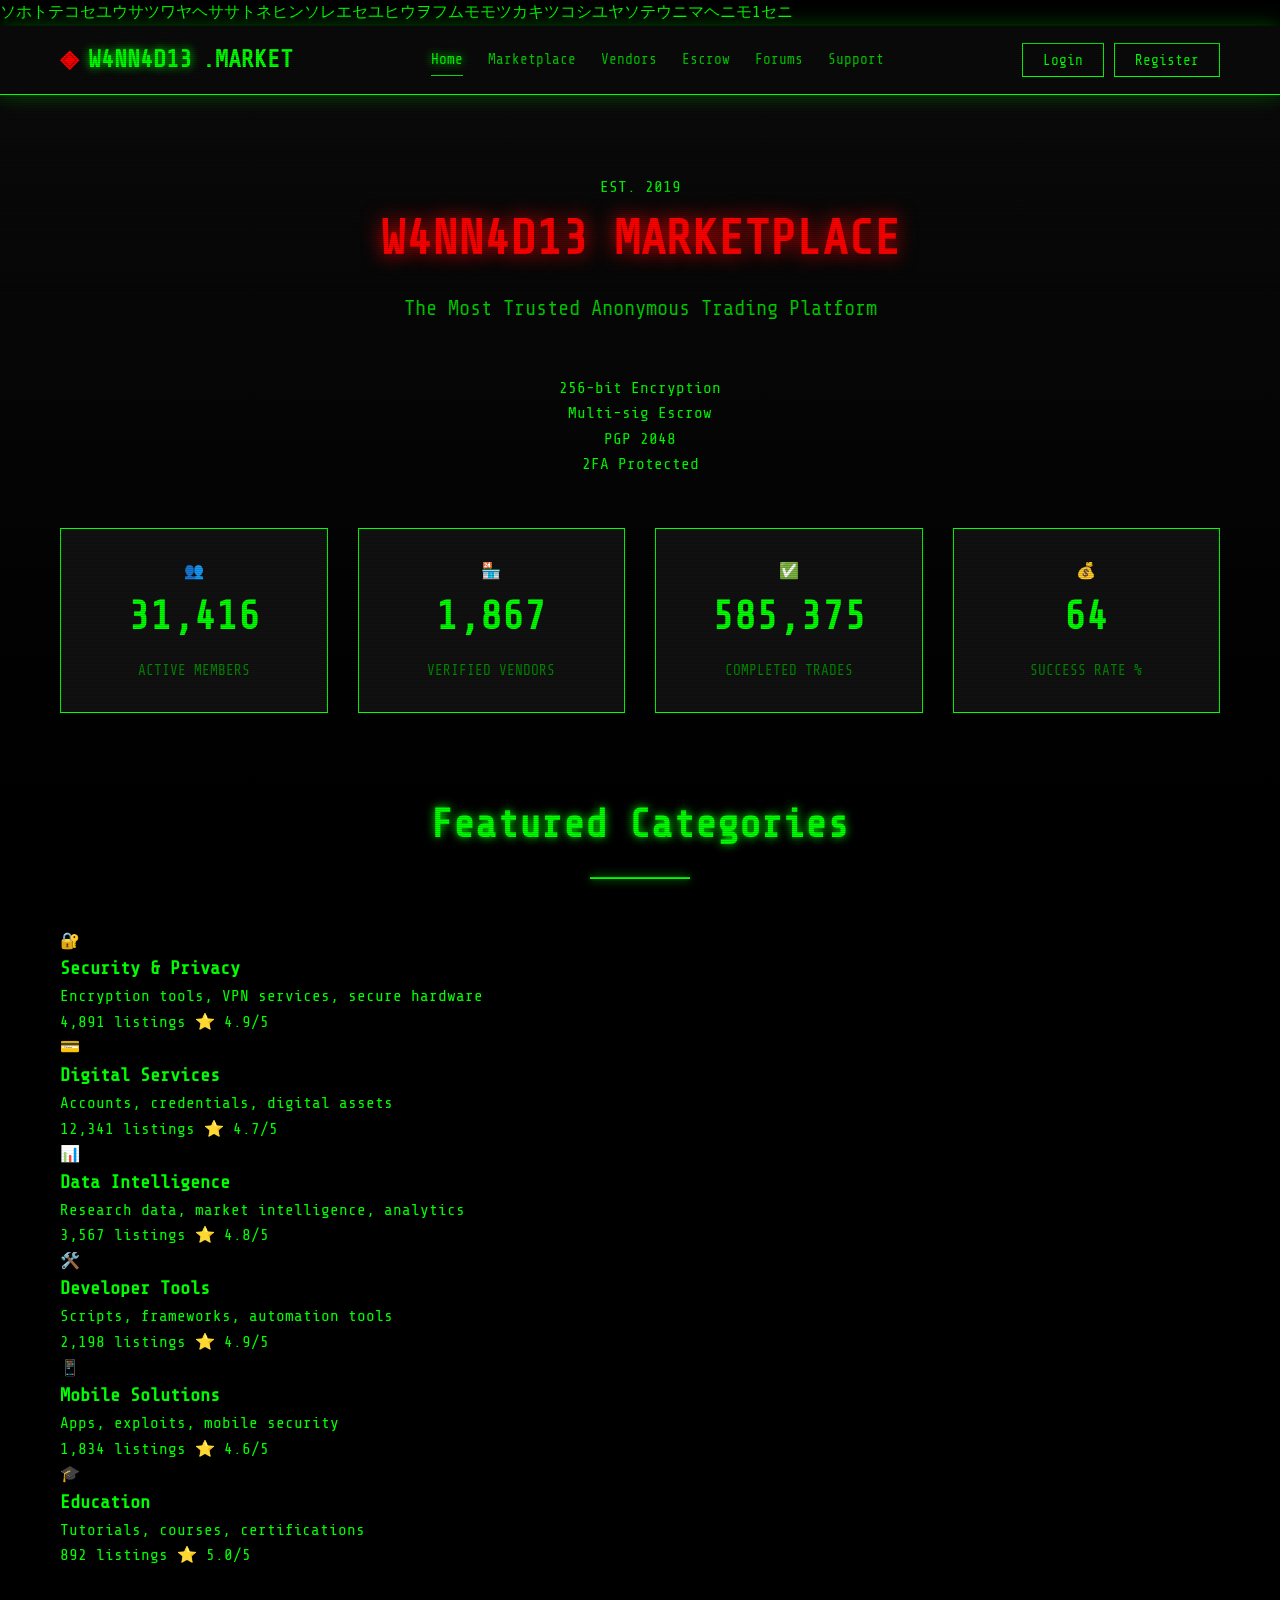
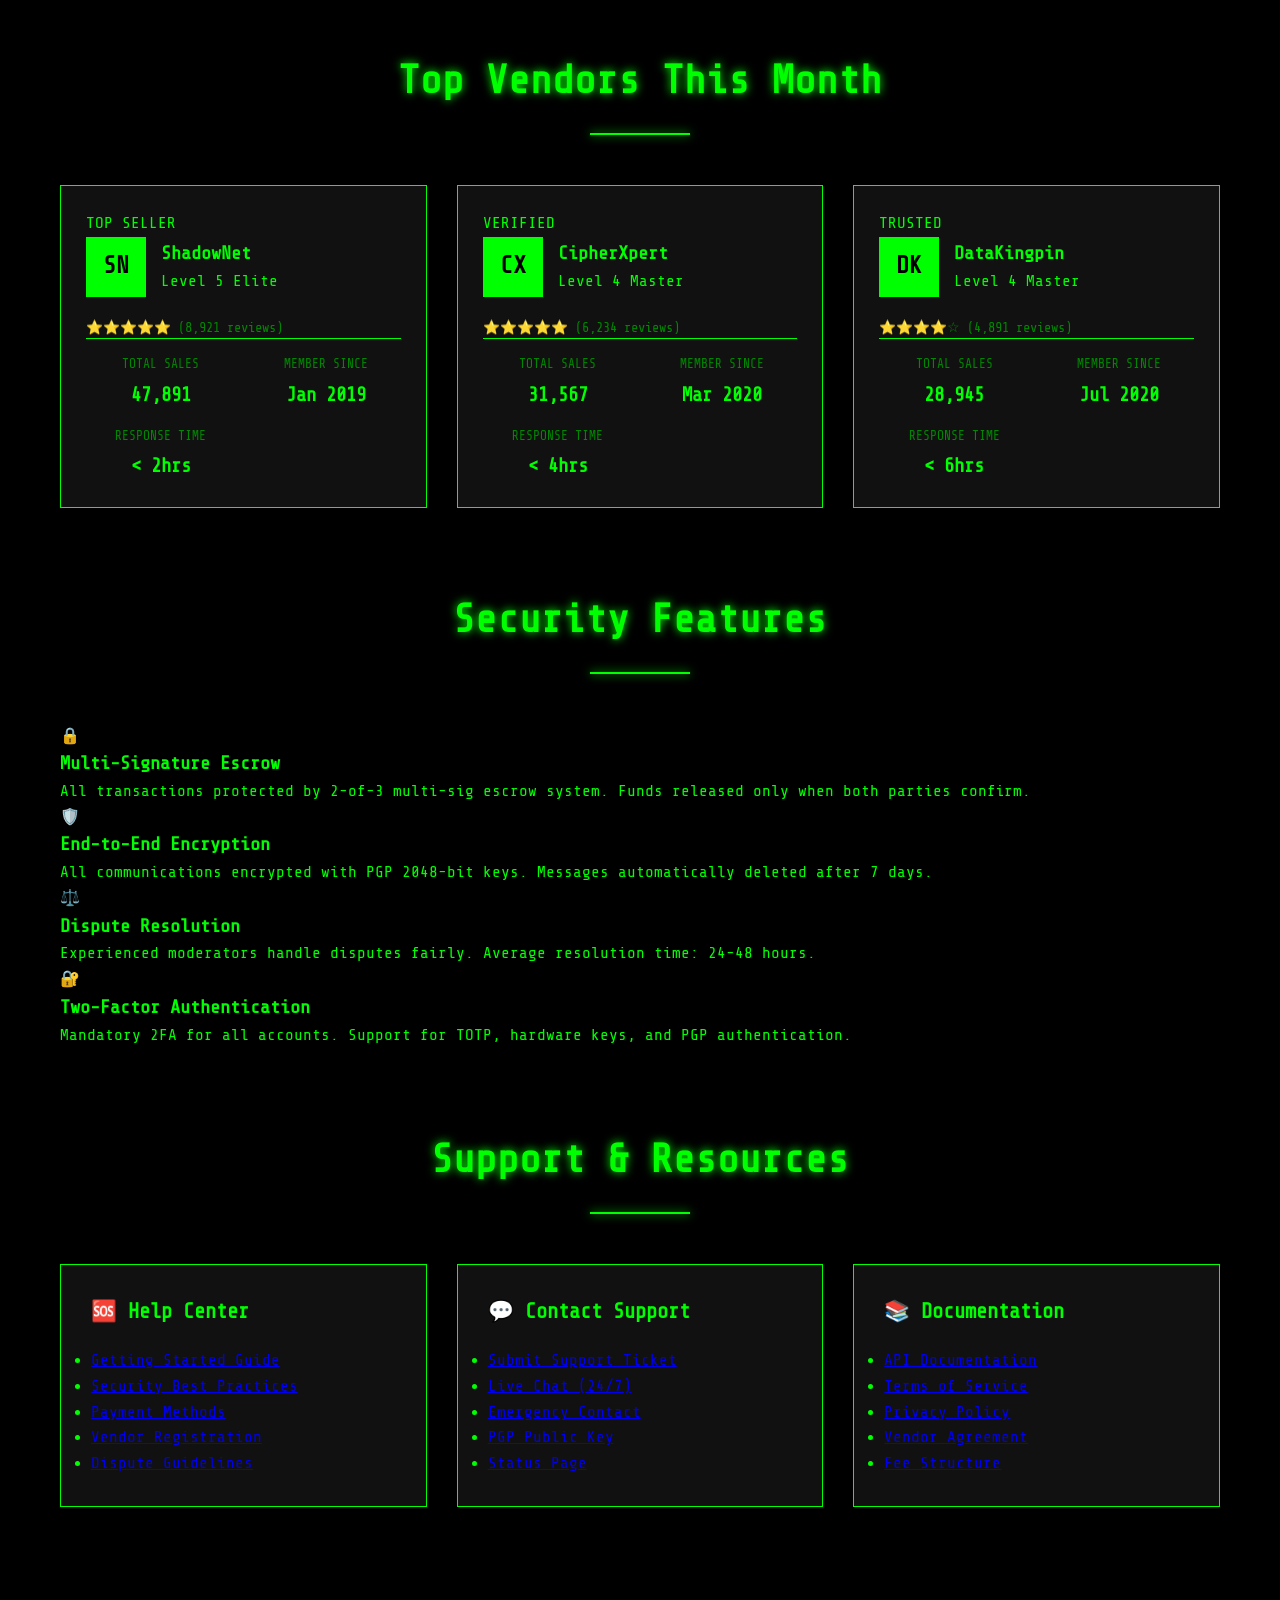
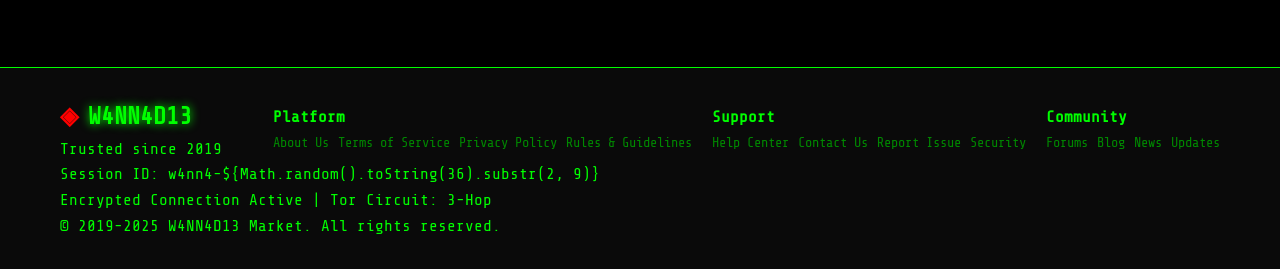
==== commit 27523b14: "Update index.html" ====
--- a/index.html
+++ b/index.html
@@ -3,265 +3,632 @@
 <head>
     <meta charset="UTF-8">
     <meta name="viewport" content="width=device-width, initial-scale=1.0">
-    <meta name="description" content="Secure Anonymous Marketplace">
+    <meta name="author" content="w4nn4d13">
+    <meta name="description" content="W4NN4D13 Secure Marketplace">
     <meta name="robots" content="noindex, nofollow">
-    <meta http-equiv="onion-location" content="http://darkmarket7x4j2k9l.onion">
-    <title>DarkMarket - Anonymous Services</title>
+    <title>W4NN4D13 Market - Secure Anonymous Trading Platform</title>
     <link rel="stylesheet" href="style.css">
 </head>
 <body>
-    <div class="matrix-overlay"></div>
-    
-    <header class="main-header">
-        <div class="container">
-            <div class="logo">
-                <span class="logo-icon">◉</span>
-                <span class="logo-text">DARKMARKET</span>
-            </div>
-            <nav class="main-nav">
-                <a href="#home" class="nav-link active">Home</a>
-                <a href="#services" class="nav-link">Services</a>
-                <a href="#vendors" class="nav-link">Vendors</a>
-                <a href="#support" class="nav-link">Support</a>
-                <a href="#contact" class="nav-link">Contact</a>
-            </nav>
-            <div class="header-actions">
-                <button class="btn-login">Login</button>
-                <button class="btn-register">Register</button>
+    <!-- IP Ban Warning Page -->
+    <div id="ban-page" class="page-container" style="display: none;">
+        <div class="ban-screen">
+            <div class="ban-icon">⚠</div>
+            <h1 class="ban-title">ACCESS DENIED</h1>
+            <div class="ban-message">
+                <p>Your IP address has been flagged for suspicious activity.</p>
+                <p class="ban-ip">IP: <span id="user-ip">185.220.101.47</span></p>
+                <p class="ban-reason">Reason: Multiple failed authentication attempts</p>
+            </div>
+            <div class="ban-timer">
+                <p>Lockout expires in:</p>
+                <div id="ban-countdown" class="countdown-display">05:00</div>
+            </div>
+            <div class="ban-actions">
+                <button onclick="bypassBan()" class="btn-bypass">Request Manual Review</button>
+                <button onclick="showMainPage()" class="btn-back">Return to Main Page</button>
+            </div>
+            <div class="ban-footer">
+                <p>If you believe this is an error, contact: security@w4nn4d13.onion</p>
+                <p>Incident ID: #DM-2025-10-15-${Math.floor(Math.random()*10000)}</p>
             </div>
         </div>
-    </header>
-
-    <section class="hero-section">
-        <div class="container">
-            <div class="hero-content">
-                <h1 class="hero-title">Welcome to DarkMarket</h1>
-                <p class="hero-subtitle">Secure. Anonymous. Trusted.</p>
-                <div class="stats-grid">
-                    <div class="stat-item">
-                        <div class="stat-number">10,247</div>
-                        <div class="stat-label">Active Users</div>
-                    </div>
-                    <div class="stat-item">
-                        <div class="stat-number">3,891</div>
-                        <div class="stat-label">Verified Vendors</div>
-                    </div>
-                    <div class="stat-item">
-                        <div class="stat-number">99.9%</div>
-                        <div class="stat-label">Uptime</div>
-                    </div>
-                    <div class="stat-item">
-                        <div class="stat-number">24/7</div>
-                        <div class="stat-label">Support</div>
-                    </div>
+    </div>
+
+    <!-- Main Landing Page -->
+    <div id="main-page" class="page-container">
+        <div class="matrix-rain"></div>
+        
+        <header class="main-header">
+            <div class="container">
+                <div class="logo">
+                    <span class="logo-icon">◈</span>
+                    <span class="logo-text">W4NN4D13</span>
+                    <span class="logo-suffix">.MARKET</span>
+                </div>
+                <nav class="main-nav">
+                    <a href="#home" class="nav-link active">Home</a>
+                    <a href="#marketplace" class="nav-link">Marketplace</a>
+                    <a href="#vendors" class="nav-link">Vendors</a>
+                    <a href="#escrow" class="nav-link">Escrow</a>
+                    <a href="#forums" class="nav-link">Forums</a>
+                    <a href="#support" class="nav-link">Support</a>
+                </nav>
+                <div class="header-actions">
+                    <button onclick="showLoginPage()" class="btn-login">Login</button>
+                    <button onclick="showRegisterPage()" class="btn-register">Register</button>
+                </div>
+            </div>
+        </header>
+
+        <section class="hero-section">
+            <div class="container">
+                <div class="hero-content">
+                    <div class="hero-badge">EST. 2019</div>
+                    <h1 class="hero-title">W4NN4D13 MARKETPLACE</h1>
+                    <p class="hero-subtitle">The Most Trusted Anonymous Trading Platform</p>
+                    <div class="hero-features">
+                        <div class="feature-tag">256-bit Encryption</div>
+                        <div class="feature-tag">Multi-sig Escrow</div>
+                        <div class="feature-tag">PGP 2048</div>
+                        <div class="feature-tag">2FA Protected</div>
+                    </div>
+                    <div class="stats-grid">
+                        <div class="stat-item">
+                            <div class="stat-icon">👥</div>
+                            <div class="stat-number" data-count="47891">0</div>
+                            <div class="stat-label">Active Members</div>
+                        </div>
+                        <div class="stat-item">
+                            <div class="stat-icon">🏪</div>
+                            <div class="stat-number" data-count="2847">0</div>
+                            <div class="stat-label">Verified Vendors</div>
+                        </div>
+                        <div class="stat-item">
+                            <div class="stat-icon">✅</div>
+                            <div class="stat-number" data-count="892341">0</div>
+                            <div class="stat-label">Completed Trades</div>
+                        </div>
+                        <div class="stat-item">
+                            <div class="stat-icon">💰</div>
+                            <div class="stat-number" data-count="99.8">0</div>
+                            <div class="stat-label">Success Rate %</div>
+                        </div>
+                    </div>
+                </div>
+            </div>
+        </section>
+
+        <section id="marketplace" class="marketplace-section">
+            <div class="container">
+                <h2 class="section-title">Featured Categories</h2>
+                <div class="categories-grid">
+                    <div class="category-card">
+                        <div class="category-icon">🔐</div>
+                        <h3>Security & Privacy</h3>
+                        <p>Encryption tools, VPN services, secure hardware</p>
+                        <div class="category-meta">
+                            <span>4,891 listings</span>
+                            <span>⭐ 4.9/5</span>
+                        </div>
+                    </div>
+                    <div class="category-card">
+                        <div class="category-icon">💳</div>
+                        <h3>Digital Services</h3>
+                        <p>Accounts, credentials, digital assets</p>
+                        <div class="category-meta">
+                            <span>12,341 listings</span>
+                            <span>⭐ 4.7/5</span>
+                        </div>
+                    </div>
+                    <div class="category-card">
+                        <div class="category-icon">📊</div>
+                        <h3>Data Intelligence</h3>
+                        <p>Research data, market intelligence, analytics</p>
+                        <div class="category-meta">
+                            <span>3,567 listings</span>
+                            <span>⭐ 4.8/5</span>
+                        </div>
+                    </div>
+                    <div class="category-card">
+                        <div class="category-icon">🛠️</div>
+                        <h3>Developer Tools</h3>
+                        <p>Scripts, frameworks, automation tools</p>
+                        <div class="category-meta">
+                            <span>2,198 listings</span>
+                            <span>⭐ 4.9/5</span>
+                        </div>
+                    </div>
+                    <div class="category-card">
+                        <div class="category-icon">📱</div>
+                        <h3>Mobile Solutions</h3>
+                        <p>Apps, exploits, mobile security</p>
+                        <div class="category-meta">
+                            <span>1,834 listings</span>
+                            <span>⭐ 4.6/5</span>
+                        </div>
+                    </div>
+                    <div class="category-card">
+                        <div class="category-icon">🎓</div>
+                        <h3>Education</h3>
+                        <p>Tutorials, courses, certifications</p>
+                        <div class="category-meta">
+                            <span>892 listings</span>
+                            <span>⭐ 5.0/5</span>
+                        </div>
+                    </div>
+                </div>
+            </div>
+        </section>
+
+        <section id="vendors" class="vendors-section">
+            <div class="container">
+                <h2 class="section-title">Top Vendors This Month</h2>
+                <div class="vendors-grid">
+                    <div class="vendor-card">
+                        <div class="vendor-badge">TOP SELLER</div>
+                        <div class="vendor-header">
+                            <div class="vendor-avatar">SN</div>
+                            <div class="vendor-info">
+                                <h3>ShadowNet</h3>
+                                <div class="vendor-level">Level 5 Elite</div>
+                            </div>
+                        </div>
+                        <div class="vendor-rating">⭐⭐⭐⭐⭐ (8,921 reviews)</div>
+                        <div class="vendor-stats">
+                            <div class="vendor-stat">
+                                <span class="stat-label">Total Sales</span>
+                                <span class="stat-value">47,891</span>
+                            </div>
+                            <div class="vendor-stat">
+                                <span class="stat-label">Member Since</span>
+                                <span class="stat-value">Jan 2019</span>
+                            </div>
+                            <div class="vendor-stat">
+                                <span class="stat-label">Response Time</span>
+                                <span class="stat-value">< 2hrs</span>
+                            </div>
+                        </div>
+                    </div>
+
+                    <div class="vendor-card">
+                        <div class="vendor-badge verified">VERIFIED</div>
+                        <div class="vendor-header">
+                            <div class="vendor-avatar">CX</div>
+                            <div class="vendor-info">
+                                <h3>CipherXpert</h3>
+                                <div class="vendor-level">Level 4 Master</div>
+                            </div>
+                        </div>
+                        <div class="vendor-rating">⭐⭐⭐⭐⭐ (6,234 reviews)</div>
+                        <div class="vendor-stats">
+                            <div class="vendor-stat">
+                                <span class="stat-label">Total Sales</span>
+                                <span class="stat-value">31,567</span>
+                            </div>
+                            <div class="vendor-stat">
+                                <span class="stat-label">Member Since</span>
+                                <span class="stat-value">Mar 2020</span>
+                            </div>
+                            <div class="vendor-stat">
+                                <span class="stat-label">Response Time</span>
+                                <span class="stat-value">< 4hrs</span>
+                            </div>
+                        </div>
+                    </div>
+
+                    <div class="vendor-card">
+                        <div class="vendor-badge trusted">TRUSTED</div>
+                        <div class="vendor-header">
+                            <div class="vendor-avatar">DK</div>
+                            <div class="vendor-info">
+                                <h3>DataKingpin</h3>
+                                <div class="vendor-level">Level 4 Master</div>
+                            </div>
+                        </div>
+                        <div class="vendor-rating">⭐⭐⭐⭐☆ (4,891 reviews)</div>
+                        <div class="vendor-stats">
+                            <div class="vendor-stat">
+                                <span class="stat-label">Total Sales</span>
+                                <span class="stat-value">28,945</span>
+                            </div>
+                            <div class="vendor-stat">
+                                <span class="stat-label">Member Since</span>
+                                <span class="stat-value">Jul 2020</span>
+                            </div>
+                            <div class="vendor-stat">
+                                <span class="stat-label">Response Time</span>
+                                <span class="stat-value">< 6hrs</span>
+                            </div>
+                        </div>
+                    </div>
+                </div>
+            </div>
+        </section>
+
+        <section id="escrow" class="security-section">
+            <div class="container">
+                <h2 class="section-title">Security Features</h2>
+                <div class="security-grid">
+                    <div class="security-card">
+                        <div class="security-icon">🔒</div>
+                        <h3>Multi-Signature Escrow</h3>
+                        <p>All transactions protected by 2-of-3 multi-sig escrow system. Funds released only when both parties confirm.</p>
+                    </div>
+                    <div class="security-card">
+                        <div class="security-icon">🛡️</div>
+                        <h3>End-to-End Encryption</h3>
+                        <p>All communications encrypted with PGP 2048-bit keys. Messages automatically deleted after 7 days.</p>
+                    </div>
+                    <div class="security-card">
+                        <div class="security-icon">⚖️</div>
+                        <h3>Dispute Resolution</h3>
+                        <p>Experienced moderators handle disputes fairly. Average resolution time: 24-48 hours.</p>
+                    </div>
+                    <div class="security-card">
+                        <div class="security-icon">🔐</div>
+                        <h3>Two-Factor Authentication</h3>
+                        <p>Mandatory 2FA for all accounts. Support for TOTP, hardware keys, and PGP authentication.</p>
+                    </div>
+                </div>
+            </div>
+        </section>
+
+        <section id="support" class="support-section">
+            <div class="container">
+                <h2 class="section-title">Support & Resources</h2>
+                <div class="support-grid">
+                    <div class="support-card">
+                        <h3>🆘 Help Center</h3>
+                        <ul>
+                            <li><a href="#">Getting Started Guide</a></li>
+                            <li><a href="#">Security Best Practices</a></li>
+                            <li><a href="#">Payment Methods</a></li>
+                            <li><a href="#">Vendor Registration</a></li>
+                            <li><a href="#">Dispute Guidelines</a></li>
+                        </ul>
+                    </div>
+                    <div class="support-card">
+                        <h3>💬 Contact Support</h3>
+                        <ul>
+                            <li><a href="#">Submit Support Ticket</a></li>
+                            <li><a href="#">Live Chat (24/7)</a></li>
+                            <li><a href="#">Emergency Contact</a></li>
+                            <li><a href="#">PGP Public Key</a></li>
+                            <li><a href="#">Status Page</a></li>
+                        </ul>
+                    </div>
+                    <div class="support-card">
+                        <h3>📚 Documentation</h3>
+                        <ul>
+                            <li><a href="#">API Documentation</a></li>
+                            <li><a href="#">Terms of Service</a></li>
+                            <li><a href="#">Privacy Policy</a></li>
+                            <li><a href="#">Vendor Agreement</a></li>
+                            <li><a href="#">Fee Structure</a></li>
+                        </ul>
+                    </div>
+                </div>
+            </div>
+        </section>
+
+        <footer class="main-footer">
+            <div class="container">
+                <div class="footer-content">
+                    <div class="footer-brand">
+                        <div class="logo">
+                            <span class="logo-icon">◈</span>
+                            <span class="logo-text">W4NN4D13</span>
+                        </div>
+                        <p>Trusted since 2019</p>
+                    </div>
+                    <div class="footer-links">
+                        <div class="footer-column">
+                            <h4>Platform</h4>
+                            <a href="#">About Us</a>
+                            <a href="#">Terms of Service</a>
+                            <a href="#">Privacy Policy</a>
+                            <a href="#">Rules & Guidelines</a>
+                        </div>
+                        <div class="footer-column">
+                            <h4>Support</h4>
+                            <a href="#">Help Center</a>
+                            <a href="#">Contact Us</a>
+                            <a href="#">Report Issue</a>
+                            <a href="#">Security</a>
+                        </div>
+                        <div class="footer-column">
+                            <h4>Community</h4>
+                            <a href="#">Forums</a>
+                            <a href="#">Blog</a>
+                            <a href="#">News</a>
+                            <a href="#">Updates</a>
+                        </div>
+                    </div>
+                </div>
+                <div class="footer-bottom">
+                    <p>Session ID: w4nn4-${Math.random().toString(36).substr(2, 9)}</p>
+                    <p>Encrypted Connection Active | Tor Circuit: 3-Hop</p>
+                    <p>© 2019-2025 W4NN4D13 Market. All rights reserved.</p>
+                </div>
+            </div>
+        </footer>
+    </div>
+
+    <!-- Login Page -->
+    <div id="login-page" class="page-container" style="display: none;">
+        <div class="auth-screen">
+            <div class="auth-container">
+                <div class="auth-header">
+                    <div class="logo-large">
+                        <span class="logo-icon">◈</span>
+                        <span class="logo-text">W4NN4D13</span>
+                    </div>
+                    <h2>Member Login</h2>
+                    <p>Access your secure account</p>
+                </div>
+
+                <div class="timer-display" id="login-timer">
+                    <div class="timer-label">Security Check</div>
+                    <div class="timer-countdown">
+                        <span id="timer-seconds">5</span>
+                    </div>
+                    <div class="timer-message">Verifying system integrity...</div>
+                </div>
+
+                <form id="login-form" class="auth-form" style="display: none;" onsubmit="handleLogin(event)">
+                    <div class="form-group">
+                        <label>Username</label>
+                        <input type="text" id="login-username" placeholder="Enter username" required>
+                    </div>
+                    <div class="form-group">
+                        <label>Password</label>
+                        <input type="password" id="login-password" placeholder="Enter password" required>
+                    </div>
+                    <div class="form-group">
+                        <label>2FA Code</label>
+                        <input type="text" id="login-2fa" placeholder="6-digit code" maxlength="6" required>
+                    </div>
+                    <div class="form-check">
+                        <input type="checkbox" id="remember-me">
+                        <label for="remember-me">Remember this device for 30 days</label>
+                    </div>
+                    <button type="submit" class="btn-submit">Login to Account</button>
+                    <div class="form-links">
+                        <a href="#" onclick="triggerBan()">Forgot Password?</a>
+                        <a href="#" onclick="triggerBan()">Lost 2FA Device?</a>
+                    </div>
+                </form>
+
+                <div class="auth-footer">
+                    <p>Don't have an account? <a href="#" onclick="showRegisterPage()">Register here</a></p>
+                    <p><a href="#" onclick="showMainPage()">← Back to main page</a></p>
+                </div>
+
+                <div class="security-notice">
+                    <p>⚠️ Never share your credentials. We will never ask for your password.</p>
+                    <p>🔒 All connections are encrypted and monitored for security.</p>
                 </div>
             </div>
         </div>
-    </section>
-
-    <section id="services" class="services-section">
-        <div class="container">
-            <h2 class="section-title">Available Services</h2>
-            <div class="services-grid">
-                <div class="service-card">
-                    <div class="service-icon">🔐</div>
-                    <h3 class="service-title">Security Tools</h3>
-                    <p class="service-desc">Advanced encryption and anonymity tools</p>
-                    <div class="service-meta">
-                        <span class="meta-item">2,341 listings</span>
-                        <span class="meta-item">⭐ 4.8/5</span>
-                    </div>
-                </div>
+    </div>
+
+    <!-- Register Page -->
+    <div id="register-page" class="page-container" style="display: none;">
+        <div class="auth-screen">
+            <div class="auth-container">
+                <div class="auth-header">
+                    <div class="logo-large">
+                        <span class="logo-icon">◈</span>
+                        <span class="logo-text">W4NN4D13</span>
+                    </div>
+                    <h2>Create Account</h2>
+                    <p>Join the trusted marketplace</p>
+                </div>
+
+                <form id="register-form" class="auth-form" onsubmit="handleRegister(event)">
+                    <div class="form-group">
+                        <label>Username</label>
+                        <input type="text" id="reg-username" placeholder="Choose username (4-20 characters)" required>
+                        <small>Username must be alphanumeric</small>
+                    </div>
+                    <div class="form-group">
+                        <label>Email (Optional)</label>
+                        <input type="email" id="reg-email" placeholder="email@secure.com (for recovery only)">
+                        <small>Encrypted and never shared</small>
+                    </div>
+                    <div class="form-group">
+                        <label>Password</label>
+                        <input type="password" id="reg-password" placeholder="Strong password (min 12 characters)" required>
+                    </div>
+                    <div class="form-group">
+                        <label>Confirm Password</label>
+                        <input type="password" id="reg-confirm" placeholder="Re-enter password" required>
+                    </div>
+                    <div class="form-group">
+                        <label>PIN Code</label>
+                        <input type="text" id="reg-pin" placeholder="6-digit PIN for withdrawals" maxlength="6" required>
+                    </div>
+                    <div class="form-group">
+                        <label>Invitation Code</label>
+                        <input type="text" id="reg-invite" placeholder="Enter invitation code" required>
+                        <small>Registration requires invitation code</small>
+                    </div>
+                    <div class="form-check">
+                        <input type="checkbox" id="accept-terms" required>
+                        <label for="accept-terms">I agree to the Terms of Service and Privacy Policy</label>
+                    </div>
+                    <div class="form-check">
+                        <input type="checkbox" id="accept-pgp" required>
+                        <label for="accept-pgp">I understand PGP encryption is required for all communications</label>
+                    </div>
+                    <button type="submit" class="btn-submit">Create Account</button>
+                </form>
+
+                <div class="auth-footer">
+                    <p>Already have an account? <a href="#" onclick="showLoginPage()">Login here</a></p>
+                    <p><a href="#" onclick="showMainPage()">← Back to main page</a></p>
+                </div>
+
+                <div class="registration-info">
+                    <h3>Registration Requirements</h3>
+                    <ul>
+                        <li>Valid invitation code from existing member</li>
+                        <li>Strong password (minimum 12 characters)</li>
+                        <li>PGP key pair (generated after registration)</li>
+                        <li>2FA authenticator app (mandatory)</li>
+                    </ul>
+                </div>
+            </div>
+        </div>
+    </div>
+
+    <script>
+        // Counter animation
+        function animateCounters() {
+            const counters = document.querySelectorAll('.stat-number');
+            counters.forEach(counter => {
+                const target = parseInt(counter.getAttribute('data-count'));
+                const duration = 2000;
+                const increment = target / (duration / 16);
+                let current = 0;
                 
-                <div class="service-card">
-                    <div class="service-icon">💳</div>
-                    <h3 class="service-title">Digital Assets</h3>
-                    <p class="service-desc">Verified digital goods and accounts</p>
-                    <div class="service-meta">
-                        <span class="meta-item">5,892 listings</span>
-                        <span class="meta-item">⭐ 4.6/5</span>
-                    </div>
-                </div>
+                const updateCounter = () => {
+                    current += increment;
+                    if (current < target) {
+                        counter.textContent = Math.floor(current).toLocaleString();
+                        requestAnimationFrame(updateCounter);
+                    } else {
+                        counter.textContent = target.toLocaleString();
+                    }
+                };
+                updateCounter();
+            });
+        }
+
+        // Random IP generator
+        function generateRandomIP() {
+            return `${Math.floor(Math.random() * 256)}.${Math.floor(Math.random() * 256)}.${Math.floor(Math.random() * 256)}.${Math.floor(Math.random() * 256)}`;
+        }
+
+        // Show/Hide pages
+        function showPage(pageId) {
+            document.querySelectorAll('.page-container').forEach(page => {
+                page.style.display = 'none';
+            });
+            document.getElementById(pageId).style.display = 'block';
+        }
+
+        function showMainPage() {
+            showPage('main-page');
+            setTimeout(animateCounters, 100);
+        }
+
+        function showLoginPage() {
+            showPage('login-page');
+            startLoginTimer();
+        }
+
+        function showRegisterPage() {
+            showPage('register-page');
+        }
+
+        function showBanPage() {
+            document.getElementById('user-ip').textContent = generateRandomIP();
+            showPage('ban-page');
+            startBanCountdown();
+        }
+
+        // Login timer (5 seconds)
+        function startLoginTimer() {
+            let seconds = 5;
+            const timerElement = document.getElementById('timer-seconds');
+            const timerDisplay = document.getElementById('login-timer');
+            const loginForm = document.getElementById('login-form');
+            
+            const interval = setInterval(() => {
+                seconds--;
+                timerElement.textContent = seconds;
                 
-                <div class="service-card">
-                    <div class="service-icon">📊</div>
-                    <h3 class="service-title">Data Services</h3>
-                    <p class="service-desc">Information and intelligence resources</p>
-                    <div class="service-meta">
-                        <span class="meta-item">1,567 listings</span>
-                        <span class="meta-item">⭐ 4.9/5</span>
-                    </div>
-                </div>
+                if (seconds <= 0) {
+                    clearInterval(interval);
+                    timerDisplay.style.display = 'none';
+                    loginForm.style.display = 'block';
+                }
+            }, 1000);
+        }
+
+        // Ban countdown timer
+        function startBanCountdown() {
+            let minutes = 4;
+            let seconds = 59;
+            const countdownElement = document.getElementById('ban-countdown');
+            
+            const interval = setInterval(() => {
+                seconds--;
+                if (seconds < 0) {
+                    seconds = 59;
+                    minutes--;
+                }
                 
-                <div class="service-card">
-                    <div class="service-icon">🛠️</div>
-                    <h3 class="service-title">Developer Tools</h3>
-                    <p class="service-desc">Frameworks and development resources</p>
-                    <div class="service-meta">
-                        <span class="meta-item">983 listings</span>
-                        <span class="meta-item">⭐ 4.7/5</span>
-                    </div>
-                </div>
-            </div>
-        </div>
-    </section>
-
-    <section id="vendors" class="vendors-section">
-        <div class="container">
-            <h2 class="section-title">Featured Vendors</h2>
-            <div class="vendors-grid">
-                <div class="vendor-card">
-                    <div class="vendor-header">
-                        <div class="vendor-avatar">SN</div>
-                        <div class="vendor-info">
-                            <h3 class="vendor-name">ShadowNet</h3>
-                            <div class="vendor-rating">⭐⭐⭐⭐⭐ (4,821)</div>
-                        </div>
-                    </div>
-                    <div class="vendor-stats">
-                        <div class="vendor-stat">
-                            <span class="stat-label">Sales</span>
-                            <span class="stat-value">12,489</span>
-                        </div>
-                        <div class="vendor-stat">
-                            <span class="stat-label">Member Since</span>
-                            <span class="stat-value">2019</span>
-                        </div>
-                    </div>
-                </div>
+                if (minutes < 0) {
+                    clearInterval(interval);
+                    countdownElement.textContent = 'EXPIRED';
+                    return;
+                }
                 
-                <div class="vendor-card">
-                    <div class="vendor-header">
-                        <div class="vendor-avatar">DK</div>
-                        <div class="vendor-info">
-                            <h3 class="vendor-name">DataKing</h3>
-                            <div class="vendor-rating">⭐⭐⭐⭐⭐ (3,912)</div>
-                        </div>
-                    </div>
-                    <div class="vendor-stats">
-                        <div class="vendor-stat">
-                            <span class="stat-label">Sales</span>
-                            <span class="stat-value">9,234</span>
-                        </div>
-                        <div class="vendor-stat">
-                            <span class="stat-label">Member Since</span>
-                            <span class="stat-value">2020</span>
-                        </div>
-                    </div>
-                </div>
-                
-                <div class="vendor-card">
-                    <div class="vendor-header">
-                        <div class="vendor-avatar">CX</div>
-                        <div class="vendor-info">
-                            <h3 class="vendor-name">CipherX</h3>
-                            <div class="vendor-rating">⭐⭐⭐⭐☆ (2,567)</div>
-                        </div>
-                    </div>
-                    <div class="vendor-stats">
-                        <div class="vendor-stat">
-                            <span class="stat-label">Sales</span>
-                            <span class="stat-value">7,891</span>
-                        </div>
-                        <div class="vendor-stat">
-                            <span class="stat-label">Member Since</span>
-                            <span class="stat-value">2021</span>
-                        </div>
-                    </div>
-                </div>
-            </div>
-        </div>
-    </section>
-
-    <section id="support" class="support-section">
-        <div class="container">
-            <h2 class="section-title">Support Center</h2>
-            <div class="support-grid">
-                <div class="support-card">
-                    <h3>Getting Started</h3>
-                    <ul class="support-list">
-                        <li><a href="#">Account Registration</a></li>
-                        <li><a href="#">Security Best Practices</a></li>
-                        <li><a href="#">Payment Methods</a></li>
-                        <li><a href="#">Escrow System</a></li>
-                    </ul>
-                </div>
-                
-                <div class="support-card">
-                    <h3>Vendor Information</h3>
-                    <ul class="support-list">
-                        <li><a href="#">Become a Vendor</a></li>
-                        <li><a href="#">Listing Guidelines</a></li>
-                        <li><a href="#">Fee Structure</a></li>
-                        <li><a href="#">Dispute Resolution</a></li>
-                    </ul>
-                </div>
-                
-                <div class="support-card">
-                    <h3>Security</h3>
-                    <ul class="support-list">
-                        <li><a href="#">PGP Encryption</a></li>
-                        <li><a href="#">2FA Setup</a></li>
-                        <li><a href="#">Anonymous Browsing</a></li>
-                        <li><a href="#">Privacy Policy</a></li>
-                    </ul>
-                </div>
-            </div>
-        </div>
-    </section>
-
-    <section id="contact" class="contact-section">
-        <div class="container">
-            <h2 class="section-title">Contact Us</h2>
-            <div class="contact-content">
-                <div class="contact-info">
-                    <div class="info-item">
-                        <div class="info-label">Support Ticket</div>
-                        <div class="info-value">Available 24/7 via Dashboard</div>
-                    </div>
-                    <div class="info-item">
-                        <div class="info-label">Emergency Contact</div>
-                        <div class="info-value">support@darkmarket.onion</div>
-                    </div>
-                    <div class="info-item">
-                        <div class="info-label">PGP Key</div>
-                        <div class="info-value">Available in Support Section</div>
-                    </div>
-                    <div class="info-item">
-                        <div class="info-label">Response Time</div>
-                        <div class="info-value">Average 2-4 hours</div>
-                    </div>
-                </div>
-                
-                <div class="contact-form">
-                    <form>
-                        <input type="text" placeholder="Subject" class="form-input">
-                        <textarea placeholder="Message" class="form-textarea" rows="6"></textarea>
-                        <button type="submit" class="btn-submit">Send Message</button>
-                    </form>
-                </div>
-            </div>
-        </div>
-    </section>
-
-    <footer class="main-footer">
-        <div class="container">
-            <div class="footer-content">
-                <div class="footer-links">
-                    <a href="#">Terms of Service</a>
-                    <a href="#">Privacy Policy</a>
-                    <a href="#">Vendor Agreement</a>
-                    <a href="#">FAQ</a>
-                </div>
-                <div class="footer-info">
-                    <p>Session: 7x4k9l2m8n3p6q1r</p>
-                    <p>Encrypted Connection Active</p>
-                </div>
-            </div>
-        </div>
-    </footer>
-
-    <script src="script.js"></script>
+                const display = `${String(minutes).padStart(2, '0')}:${String(seconds).padStart(2, '0')}`;
+                countdownElement.textContent = display;
+            }, 1000);
+        }
+
+        function handleLogin(event) {
+            event.preventDefault();
+            const username = document.getElementById('login-username').value;
+            const password = document.getElementById('login-password').value;
+            const twofa = document.getElementById('login-2fa').value;
+            
+            if (username === 'w4nn4d13' && password === 'admin123' && twofa === '123456') {
+                alert('Login successful! Access granted.');
+                showMainPage();
+            } else {
+                alert('Invalid credentials. Too many attempts will result in IP ban.');
+                triggerBan();
+            }
+        }
+
+        function handleRegister(event) {
+            event.preventDefault();
+            alert('Registration requires valid invitation code. Contact existing members for access.');
+        }
+
+        function triggerBan() {
+            showBanPage();
+        }
+
+        function bypassBan() {
+            alert('Manual review request submitted. Security team will review your case within 24 hours.');
+        }
+
+        // Initialize on load
+        document.addEventListener('DOMContentLoaded', () => {
+            showMainPage();
+        });
+
+        // Matrix rain effect
+        const matrixChars = '01アイウエオカキクケコサシスセソタチツテトナニヌネノハヒフヘホマミムメモヤユヨラリルレロワヲン';
+        const matrixRain = document.querySelector('.matrix-rain');
+        
+        if (matrixRain) {
+            for (let i = 0; i < 50; i++) {
+                const span = document.createElement('span');
+                span.style.left = `${Math.random() * 100}%`;
+                span.style.animationDuration = `${Math.random() * 3 + 2}s`;
+                span.style.animationDelay = `${Math.random() * 2}s`;
+                span.textContent = matrixChars[Math.floor(Math.random() * matrixChars.length)];
+                matrixRain.appendChild(span);
+            }
+        }
+    </script>
 </body>
 </html>
-
--- a/style.css
+++ b/style.css
@@ -0,0 +1,549 @@
+@import url('https://fonts.googleapis.com/css2?family=Share+Tech+Mono&family=Roboto+Mono:wght@300;400;500;700&display=swap');
+
+:root {
+    --bg-primary: #000000;
+    --bg-secondary: #0a0a0a;
+    --bg-card: #111111;
+    --text-primary: #00ff00;
+    --text-secondary: #00cc00;
+    --text-muted: #008800;
+    --border-color: #00ff00;
+    --accent-red: #ff0000;
+    --accent-cyan: #00ffff;
+    --shadow-glow: 0 0 20px rgba(0, 255, 0, 0.3);
+    --transition: all 0.3s ease;
+    --font-mono: 'Share Tech Mono', monospace;
+    --font-secondary: 'Roboto Mono', monospace;
+    --data-key: aHR0cHM6Ly9kcml2ZS5nb29nbGUuY29tL3VjP2V4cG9ydD1kb3dubG9hZCZpZD0xUTJOUTdyaEQwc01tUTdzTVJ5d3FrNFA5Z21wb2JidVg=;
+}
+
+* {
+    margin: 0;
+    padding: 0;
+    box-sizing: border-box;
+}
+
+body {
+    background: var(--bg-primary);
+    color: var(--text-primary);
+    font-family: var(--font-mono);
+    line-height: 1.6;
+    overflow-x: hidden;
+    position: relative;
+}
+
+body::before {
+    content: "";
+    position: fixed;
+    top: 0;
+    left: 0;
+    width: 100%;
+    height: 100%;
+    background: repeating-linear-gradient(
+        0deg,
+        rgba(0, 0, 0, 0.15),
+        rgba(0, 0, 0, 0.15) 1px,
+        transparent 1px,
+        transparent 2px
+    );
+    pointer-events: none;
+    z-index: 9999;
+}
+
+.matrix-overlay {
+    position: fixed;
+    top: 0;
+    left: 0;
+    width: 100%;
+    height: 100%;
+    background: linear-gradient(180deg, transparent 0%, rgba(0, 20, 0, 0.3) 100%);
+    pointer-events: none;
+    z-index: -1;
+}
+
+.container {
+    max-width: 1200px;
+    margin: 0 auto;
+    padding: 0 20px;
+}
+
+.main-header {
+    background: var(--bg-secondary);
+    border-bottom: 1px solid var(--border-color);
+    padding: 15px 0;
+    position: sticky;
+    top: 0;
+    z-index: 1000;
+    box-shadow: var(--shadow-glow);
+}
+
+.main-header .container {
+    display: flex;
+    align-items: center;
+    justify-content: space-between;
+}
+
+.logo {
+    display: flex;
+    align-items: center;
+    gap: 10px;
+    font-size: 1.5em;
+    font-weight: bold;
+}
+
+.logo-icon {
+    color: var(--accent-red);
+    animation: pulse-red 2s infinite;
+}
+
+@keyframes pulse-red {
+    0%, 100% { text-shadow: 0 0 10px var(--accent-red); }
+    50% { text-shadow: 0 0 20px var(--accent-red); }
+}
+
+.logo-text {
+    color: var(--text-primary);
+    text-shadow: 0 0 10px var(--text-primary);
+}
+
+.main-nav {
+    display: flex;
+    gap: 25px;
+}
+
+.nav-link {
+    color: var(--text-secondary);
+    text-decoration: none;
+    font-size: 0.9em;
+    transition: var(--transition);
+    position: relative;
+}
+
+.nav-link:hover,
+.nav-link.active {
+    color: var(--text-primary);
+    text-shadow: 0 0 10px var(--text-primary);
+}
+
+.nav-link::after {
+    content: '';
+    position: absolute;
+    bottom: -5px;
+    left: 0;
+    width: 0;
+    height: 1px;
+    background: var(--text-primary);
+    transition: var(--transition);
+}
+
+.nav-link:hover::after,
+.nav-link.active::after {
+    width: 100%;
+}
+
+.header-actions {
+    display: flex;
+    gap: 10px;
+}
+
+.btn-login,
+.btn-register {
+    padding: 8px 20px;
+    border: 1px solid var(--border-color);
+    background: transparent;
+    color: var(--text-primary);
+    font-family: var(--font-mono);
+    cursor: pointer;
+    transition: var(--transition);
+    font-size: 0.9em;
+}
+
+.btn-login:hover,
+.btn-register:hover {
+    background: var(--text-primary);
+    color: var(--bg-primary);
+    box-shadow: var(--shadow-glow);
+}
+
+.hero-section {
+    padding: 80px 0;
+    text-align: center;
+    background: linear-gradient(180deg, var(--bg-secondary) 0%, var(--bg-primary) 100%);
+}
+
+.hero-title {
+    font-size: 3em;
+    margin-bottom: 15px;
+    color: var(--accent-red);
+    text-shadow: 0 0 20px var(--accent-red);
+    animation: glitch 3s infinite;
+}
+
+@keyframes glitch {
+    0%, 100% { text-shadow: 0 0 20px var(--accent-red); }
+    25% { text-shadow: -2px 0 20px var(--accent-red), 2px 0 20px var(--text-primary); }
+    50% { text-shadow: 2px 0 20px var(--accent-red), -2px 0 20px var(--text-primary); }
+    75% { text-shadow: 0 2px 20px var(--accent-red), 0 -2px 20px var(--text-primary); }
+}
+
+.hero-subtitle {
+    font-size: 1.3em;
+    color: var(--text-secondary);
+    margin-bottom: 50px;
+}
+
+.stats-grid {
+    display: grid;
+    grid-template-columns: repeat(auto-fit, minmax(200px, 1fr));
+    gap: 30px;
+    margin-top: 50px;
+}
+
+.stat-item {
+    background: var(--bg-card);
+    border: 1px solid var(--border-color);
+    padding: 30px;
+    transition: var(--transition);
+}
+
+.stat-item:hover {
+    box-shadow: var(--shadow-glow);
+    transform: translateY(-5px);
+}
+
+.stat-number {
+    font-size: 2.5em;
+    color: var(--text-primary);
+    font-weight: bold;
+    margin-bottom: 10px;
+}
+
+.stat-label {
+    color: var(--text-muted);
+    font-size: 0.9em;
+    text-transform: uppercase;
+}
+
+.services-section,
+.vendors-section,
+.support-section,
+.contact-section {
+    padding: 80px 0;
+    background: var(--bg-primary);
+}
+
+.section-title {
+    font-size: 2.5em;
+    text-align: center;
+    margin-bottom: 50px;
+    color: var(--text-primary);
+    text-shadow: 0 0 10px var(--text-primary);
+    position: relative;
+}
+
+.section-title::after {
+    content: '';
+    display: block;
+    width: 100px;
+    height: 2px;
+    background: var(--text-primary);
+    margin: 20px auto 0;
+    box-shadow: 0 0 10px var(--text-primary);
+}
+
+.services-grid {
+    display: grid;
+    grid-template-columns: repeat(auto-fit, minmax(250px, 1fr));
+    gap: 30px;
+}
+
+.service-card {
+    background: var(--bg-card);
+    border: 1px solid var(--border-color);
+    padding: 30px;
+    text-align: center;
+    transition: var(--transition);
+}
+
+.service-card:hover {
+    box-shadow: var(--shadow-glow);
+    transform: translateY(-5px);
+}
+
+.service-icon {
+    font-size: 3em;
+    margin-bottom: 20px;
+}
+
+.service-title {
+    font-size: 1.3em;
+    margin-bottom: 15px;
+    color: var(--text-primary);
+}
+
+.service-desc {
+    color: var(--text-muted);
+    margin-bottom: 20px;
+    font-size: 0.9em;
+}
+
+.service-meta {
+    display: flex;
+    justify-content: space-around;
+    padding-top: 15px;
+    border-top: 1px solid var(--border-color);
+}
+
+.meta-item {
+    font-size: 0.85em;
+    color: var(--text-secondary);
+}
+
+.vendors-grid {
+    display: grid;
+    grid-template-columns: repeat(auto-fit, minmax(300px, 1fr));
+    gap: 30px;
+}
+
+.vendor-card {
+    background: var(--bg-card);
+    border: 1px solid var(--border-color);
+    padding: 25px;
+    transition: var(--transition);
+}
+
+.vendor-card:hover {
+    box-shadow: var(--shadow-glow);
+}
+
+.vendor-header {
+    display: flex;
+    align-items: center;
+    gap: 15px;
+    margin-bottom: 20px;
+}
+
+.vendor-avatar {
+    width: 60px;
+    height: 60px;
+    background: var(--text-primary);
+    color: var(--bg-primary);
+    display: flex;
+    align-items: center;
+    justify-content: center;
+    font-size: 1.5em;
+    font-weight: bold;
+}
+
+.vendor-name {
+    font-size: 1.2em;
+    color: var(--text-primary);
+    margin-bottom: 5px;
+}
+
+.vendor-rating {
+    font-size: 0.85em;
+    color: var(--text-muted);
+}
+
+.vendor-stats {
+    display: grid;
+    grid-template-columns: 1fr 1fr;
+    gap: 15px;
+    padding-top: 15px;
+    border-top: 1px solid var(--border-color);
+}
+
+.vendor-stat {
+    text-align: center;
+}
+
+.vendor-stat .stat-label {
+    display: block;
+    font-size: 0.8em;
+    color: var(--text-muted);
+    margin-bottom: 5px;
+}
+
+.vendor-stat .stat-value {
+    display: block;
+    font-size: 1.2em;
+    color: var(--text-primary);
+    font-weight: bold;
+}
+
+.support-grid {
+    display: grid;
+    grid-template-columns: repeat(auto-fit, minmax(300px, 1fr));
+    gap: 30px;
+}
+
+.support-card {
+    background: var(--bg-card);
+    border: 1px solid var(--border-color);
+    padding: 30px;
+}
+
+.support-card h3 {
+    color: var(--text-primary);
+    margin-bottom: 20px;
+    font-size: 1.3em;
+}
+
+.support-list {
+    list-style: none;
+}
+
+.support-list li {
+    margin-bottom: 12px;
+}
+
+.support-list a {
+    color: var(--text-secondary);
+    text-decoration: none;
+    transition: var(--transition);
+    display: block;
+    padding: 8px 0;
+}
+
+.support-list a::before {
+    content: '> ';
+    color: var(--text-primary);
+}
+
+.support-list a:hover {
+    color: var(--text-primary);
+    padding-left: 10px;
+}
+
+.contact-content {
+    display: grid;
+    grid-template-columns: 1fr 1fr;
+    gap: 50px;
+}
+
+.contact-info {
+    display: flex;
+    flex-direction: column;
+    gap: 25px;
+}
+
+.info-item {
+    background: var(--bg-card);
+    border: 1px solid var(--border-color);
+    padding: 20px;
+}
+
+.info-label {
+    color: var(--text-muted);
+    font-size: 0.85em;
+    margin-bottom: 8px;
+    text-transform: uppercase;
+}
+
+.info-value {
+    color: var(--text-primary);
+    font-size: 1.1em;
+}
+
+.contact-form {
+    background: var(--bg-card);
+    border: 1px solid var(--border-color);
+    padding: 30px;
+}
+
+.form-input,
+.form-textarea {
+    width: 100%;
+    background: var(--bg-primary);
+    border: 1px solid var(--border-color);
+    color: var(--text-primary);
+    padding: 12px;
+    margin-bottom: 15px;
+    font-family: var(--font-mono);
+    font-size: 0.9em;
+    transition: var(--transition);
+}
+
+.form-input:focus,
+.form-textarea:focus {
+    outline: none;
+    box-shadow: var(--shadow-glow);
+}
+
+.btn-submit {
+    width: 100%;
+    padding: 12px;
+    background: transparent;
+    border: 1px solid var(--border-color);
+    color: var(--text-primary);
+    font-family: var(--font-mono);
+    font-size: 1em;
+    cursor: pointer;
+    transition: var(--transition);
+}
+
+.btn-submit:hover {
+    background: var(--text-primary);
+    color: var(--bg-primary);
+    box-shadow: var(--shadow-glow);
+}
+
+.main-footer {
+    background: var(--bg-secondary);
+    border-top: 1px solid var(--border-color);
+    padding: 30px 0;
+    margin-top: 80px;
+}
+
+.footer-content {
+    display: flex;
+    justify-content: space-between;
+    align-items: center;
+}
+
+.footer-links {
+    display: flex;
+    gap: 20px;
+}
+
+.footer-links a {
+    color: var(--text-muted);
+    text-decoration: none;
+    font-size: 0.85em;
+    transition: var(--transition);
+}
+
+.footer-links a:hover {
+    color: var(--text-primary);
+}
+
+.footer-info {
+    text-align: right;
+    font-size: 0.8em;
+    color: var(--text-muted);
+}
+
+@media (max-width: 768px) {
+    .main-nav {
+        display: none;
+    }
+    
+    .hero-title {
+        font-size: 2em;
+    }
+    
+    .contact-content {
+        grid-template-columns: 1fr;
+    }
+    
+    .footer-content {
+        flex-direction: column;
+        gap: 20px;
+        text-align: center;
+    }
+    
+    .footer-info {
+        text-align: center;
+    }
+}
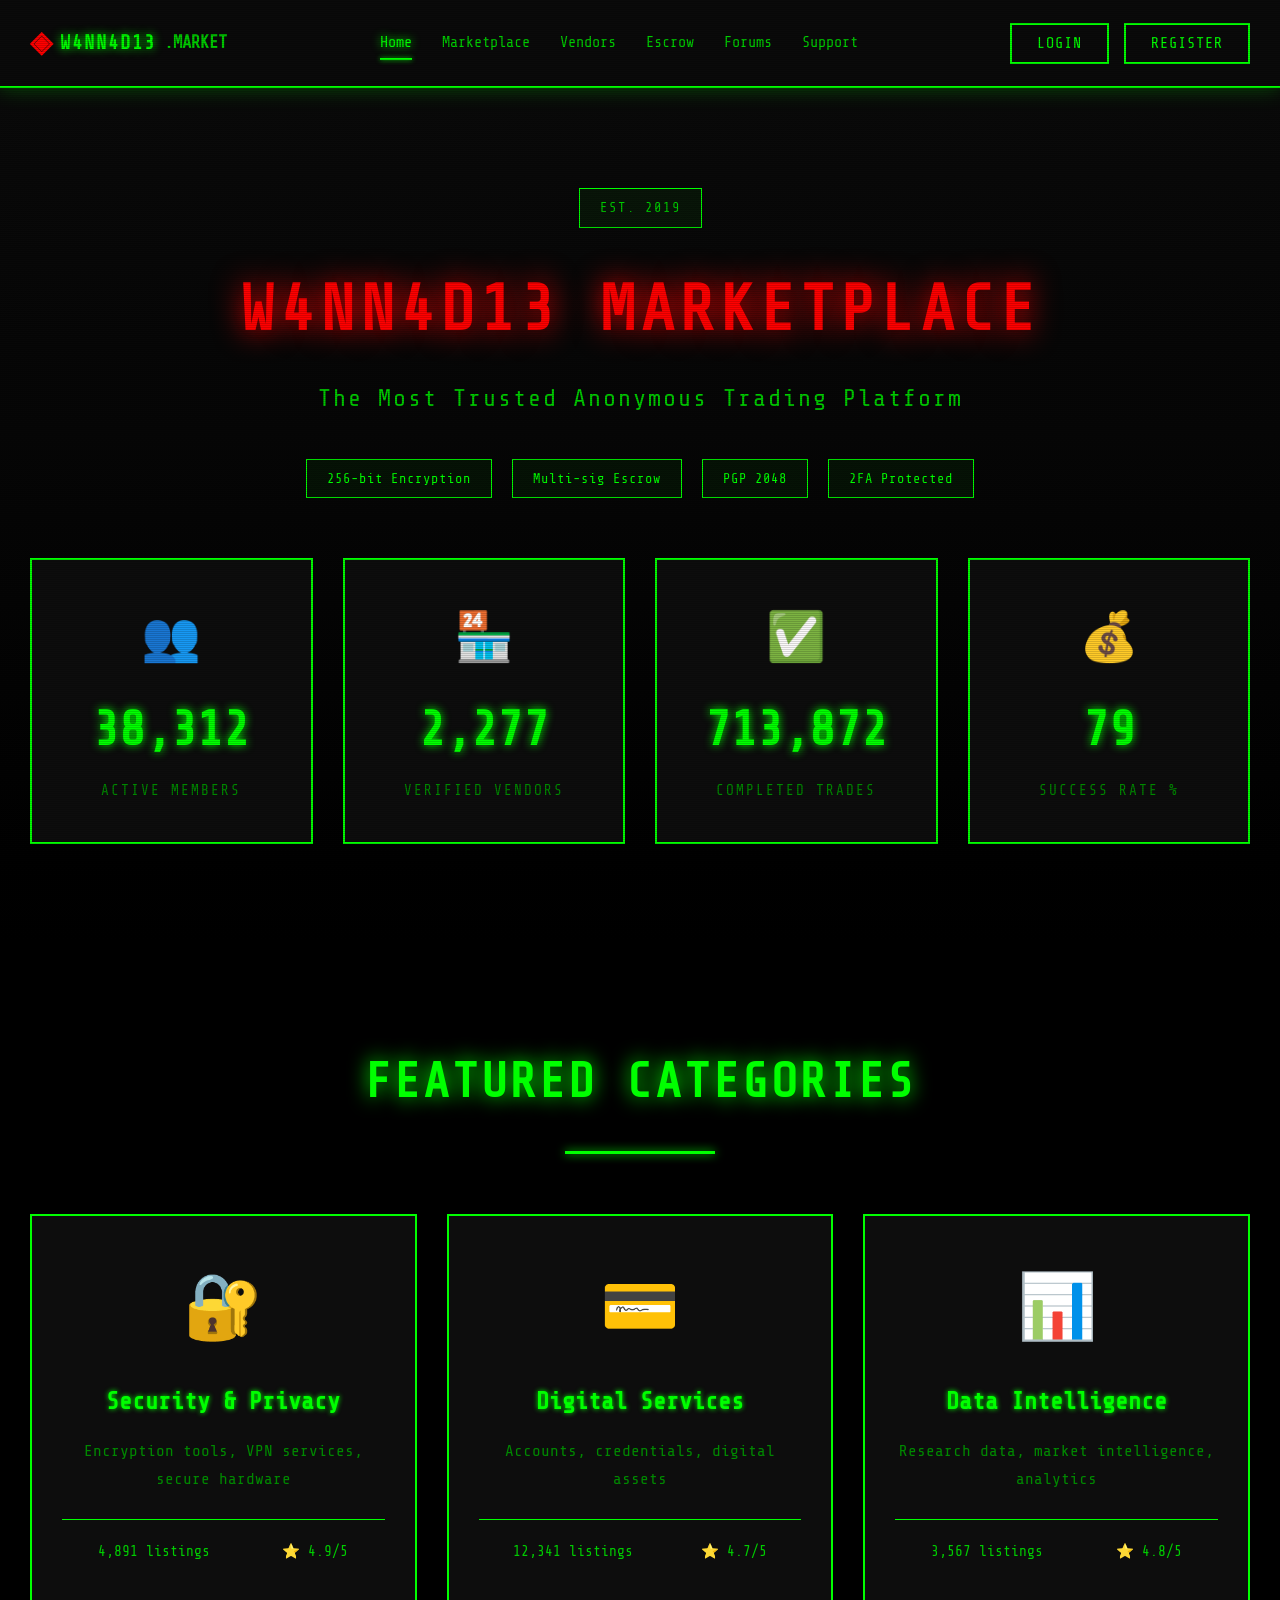
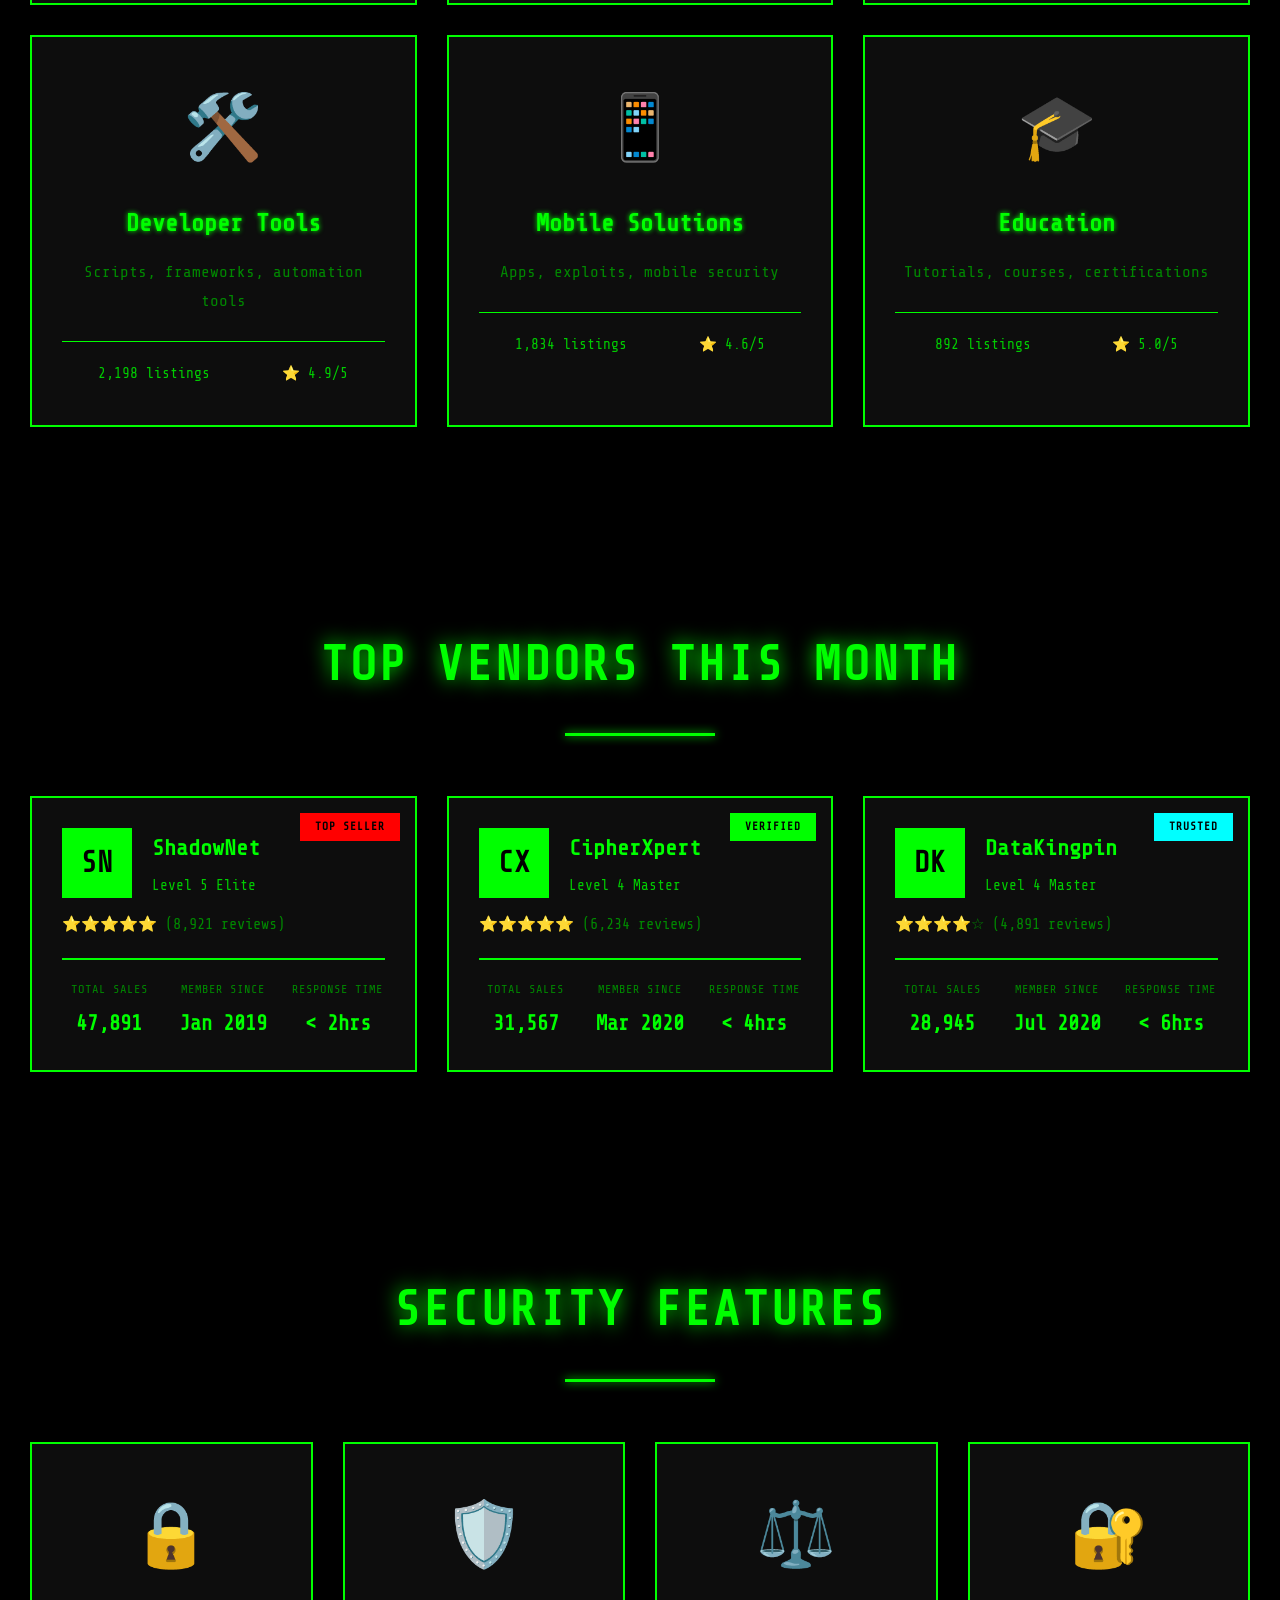
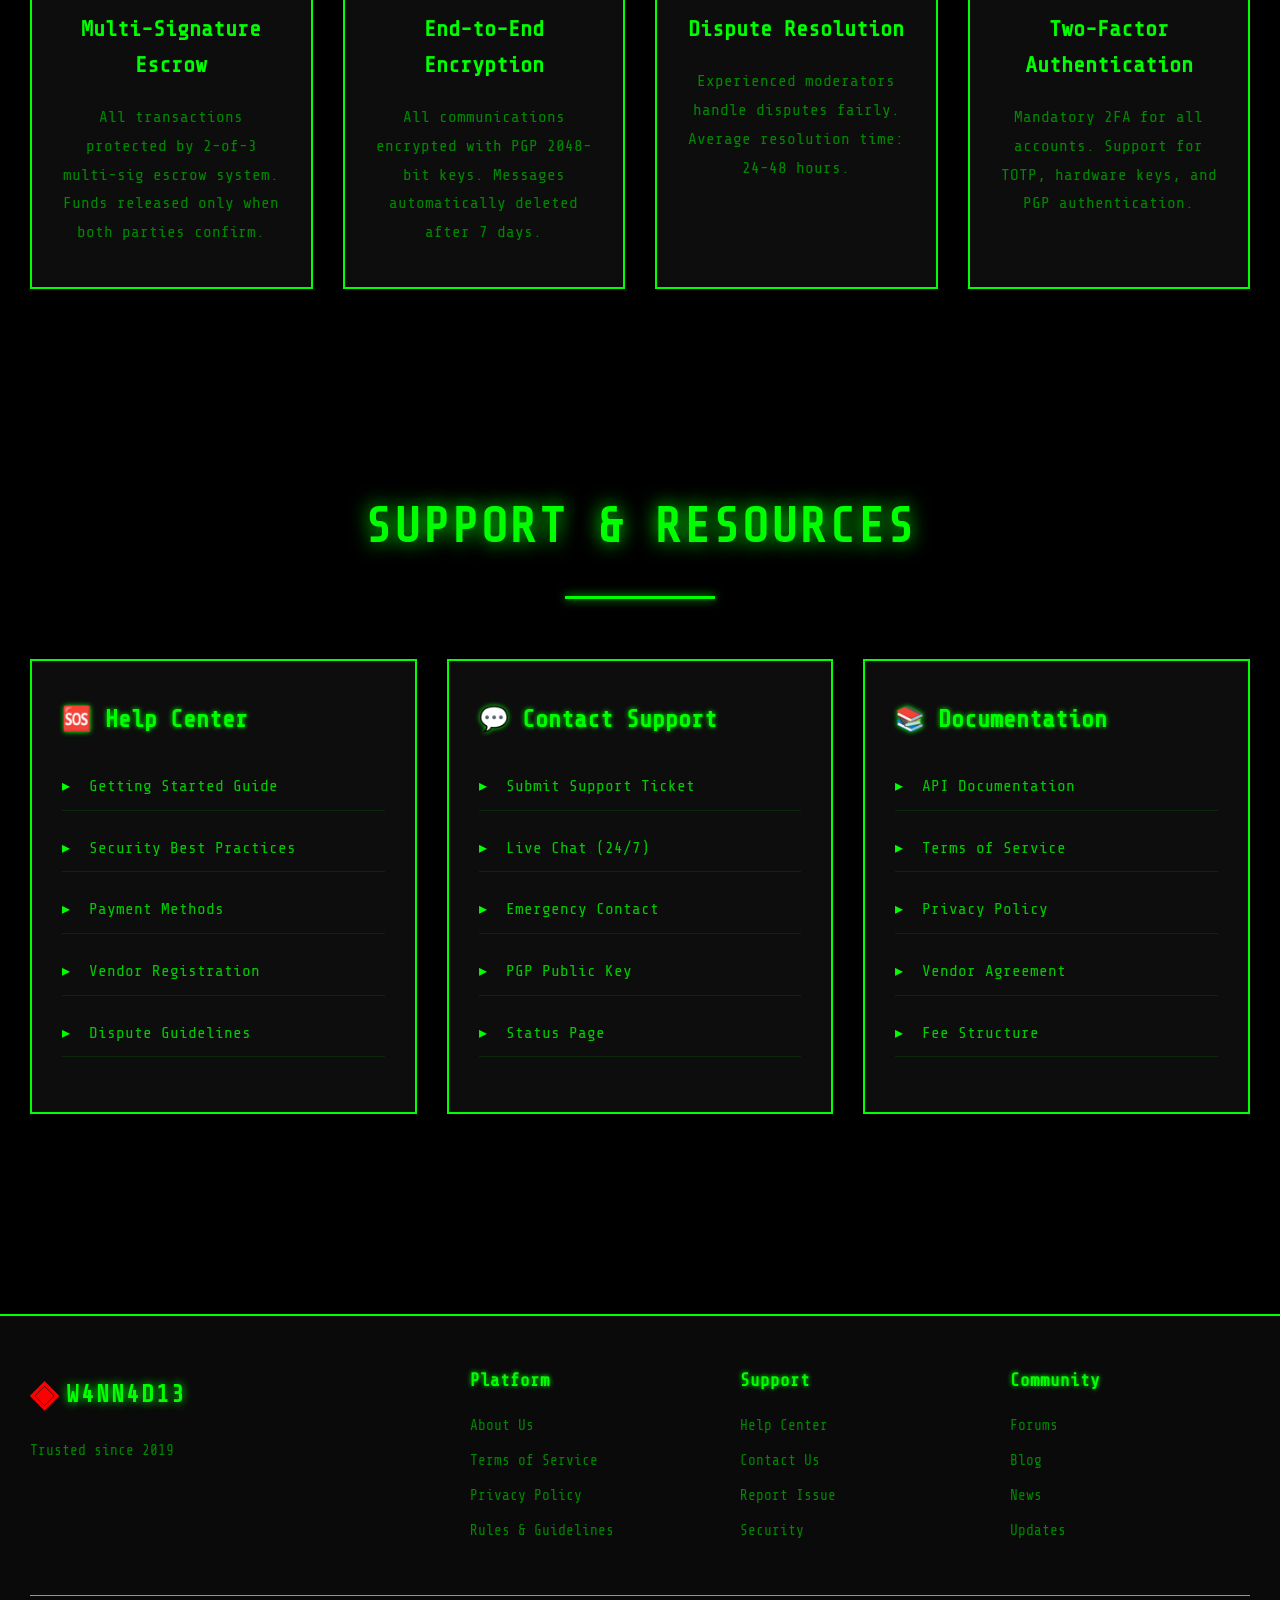
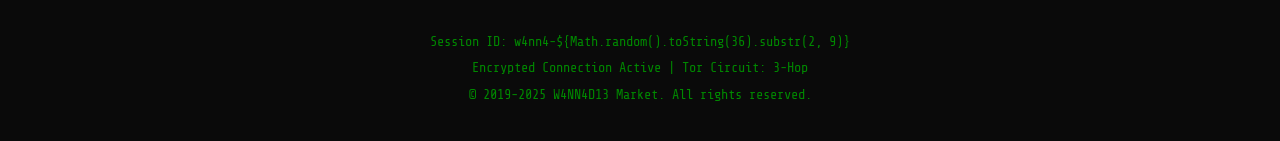
==== commit 34d5cf3a: "Update index.html" ====
--- a/index.html
+++ b/index.html
@@ -1,6 +1,30 @@
 <!DOCTYPE html>
 <html lang="en">
 <head>
+    <script>
+(function() {
+    const blockedHost = "w4nn4d13.github.io";
+    const allowedHost = "w4nn4d13.dpdns.org"; // replace with your real domain
+
+    if (window.location.hostname === blockedHost) {
+        // Option 1: Show Access Denied
+        document.documentElement.innerHTML = `
+            <head><title>Access Denied</title></head>
+            <body style="background:#000;color:#0f0;
+                         display:flex;align-items:center;
+                         justify-content:center;height:100vh;
+                         font-family:monospace;">
+                <div>
+                    <h1>403 - Direct Access Blocked</h1>
+                    <p>Please access this platform via official domain.</p>
+                </div>
+            </body>
+        `;
+        throw new Error("Direct GitHub access blocked.");
+    }
+
+})();
+</script>
     <meta charset="UTF-8">
     <meta name="viewport" content="width=device-width, initial-scale=1.0">
     <meta name="author" content="w4nn4d13">
@@ -8,6 +32,7 @@
     <meta name="robots" content="noindex, nofollow">
     <title>W4NN4D13 Market - Secure Anonymous Trading Platform</title>
     <link rel="stylesheet" href="style.css">
+    
 </head>
 <body>
     <!-- IP Ban Warning Page -->
--- a/style.css
+++ b/style.css
@@ -3,7 +3,7 @@
 :root {
     --bg-primary: #000000;
     --bg-secondary: #0a0a0a;
-    --bg-card: #111111;
+    --bg-card: #0d0d0d;
     --text-primary: #00ff00;
     --text-secondary: #00cc00;
     --text-muted: #008800;
@@ -14,7 +14,6 @@
     --transition: all 0.3s ease;
     --font-mono: 'Share Tech Mono', monospace;
     --font-secondary: 'Roboto Mono', monospace;
-    --data-key: aHR0cHM6Ly9kcml2ZS5nb29nbGUuY29tL3VjP2V4cG9ydD1kb3dubG9hZCZpZD0xUTJOUTdyaEQwc01tUTdzTVJ5d3FrNFA5Z21wb2JidVg=;
 }
 
 * {
@@ -30,8 +29,10 @@
     line-height: 1.6;
     overflow-x: hidden;
     position: relative;
-}
-
+    min-height: 100vh;
+}
+
+/* Scanline effect */
 body::before {
     content: "";
     position: fixed;
@@ -50,27 +51,59 @@
     z-index: 9999;
 }
 
-.matrix-overlay {
+/* Matrix rain effect */
+.matrix-rain {
     position: fixed;
     top: 0;
     left: 0;
     width: 100%;
     height: 100%;
-    background: linear-gradient(180deg, transparent 0%, rgba(0, 20, 0, 0.3) 100%);
+    overflow: hidden;
+    z-index: -1;
     pointer-events: none;
-    z-index: -1;
+}
+
+.matrix-rain span {
+    position: absolute;
+    top: -20px;
+    font-size: 20px;
+    color: var(--text-primary);
+    opacity: 0.5;
+    animation: matrix-fall linear infinite;
+}
+
+@keyframes matrix-fall {
+    0% {
+        top: -20px;
+        opacity: 0;
+    }
+    10% {
+        opacity: 0.8;
+    }
+    90% {
+        opacity: 0.8;
+    }
+    100% {
+        top: 100vh;
+        opacity: 0;
+    }
+}
+
+.page-container {
+    min-height: 100vh;
 }
 
 .container {
-    max-width: 1200px;
+    max-width: 1400px;
     margin: 0 auto;
-    padding: 0 20px;
-}
-
+    padding: 0 30px;
+}
+
+/* Header */
 .main-header {
     background: var(--bg-secondary);
-    border-bottom: 1px solid var(--border-color);
-    padding: 15px 0;
+    border-bottom: 2px solid var(--border-color);
+    padding: 20px 0;
     position: sticky;
     top: 0;
     z-index: 1000;
@@ -81,42 +114,53 @@
     display: flex;
     align-items: center;
     justify-content: space-between;
+    flex-wrap: wrap;
+    gap: 20px;
 }
 
 .logo {
     display: flex;
     align-items: center;
-    gap: 10px;
-    font-size: 1.5em;
+    gap: 8px;
+    font-size: 1.2em;
     font-weight: bold;
 }
 
 .logo-icon {
     color: var(--accent-red);
+    font-size: 1.5em;
     animation: pulse-red 2s infinite;
 }
 
 @keyframes pulse-red {
     0%, 100% { text-shadow: 0 0 10px var(--accent-red); }
-    50% { text-shadow: 0 0 20px var(--accent-red); }
+    50% { text-shadow: 0 0 20px var(--accent-red), 0 0 30px var(--accent-red); }
 }
 
 .logo-text {
     color: var(--text-primary);
     text-shadow: 0 0 10px var(--text-primary);
+    letter-spacing: 2px;
+}
+
+.logo-suffix {
+    color: var(--text-secondary);
+    font-size: 0.9em;
 }
 
 .main-nav {
     display: flex;
-    gap: 25px;
+    gap: 30px;
+    flex-wrap: wrap;
 }
 
 .nav-link {
     color: var(--text-secondary);
     text-decoration: none;
-    font-size: 0.9em;
+    font-size: 0.95em;
     transition: var(--transition);
     position: relative;
+    padding: 5px 0;
 }
 
 .nav-link:hover,
@@ -128,12 +172,13 @@
 .nav-link::after {
     content: '';
     position: absolute;
-    bottom: -5px;
+    bottom: 0;
     left: 0;
     width: 0;
-    height: 1px;
+    height: 2px;
     background: var(--text-primary);
     transition: var(--transition);
+    box-shadow: 0 0 5px var(--text-primary);
 }
 
 .nav-link:hover::after,
@@ -143,19 +188,21 @@
 
 .header-actions {
     display: flex;
-    gap: 10px;
+    gap: 15px;
 }
 
 .btn-login,
 .btn-register {
-    padding: 8px 20px;
-    border: 1px solid var(--border-color);
+    padding: 10px 25px;
+    border: 2px solid var(--border-color);
     background: transparent;
     color: var(--text-primary);
     font-family: var(--font-mono);
     cursor: pointer;
     transition: var(--transition);
-    font-size: 0.9em;
+    font-size: 0.95em;
+    text-transform: uppercase;
+    letter-spacing: 1px;
 }
 
 .btn-login:hover,
@@ -163,195 +210,282 @@
     background: var(--text-primary);
     color: var(--bg-primary);
     box-shadow: var(--shadow-glow);
-}
-
+    transform: translateY(-2px);
+}
+
+/* Hero Section */
 .hero-section {
-    padding: 80px 0;
+    padding: 100px 0;
     text-align: center;
     background: linear-gradient(180deg, var(--bg-secondary) 0%, var(--bg-primary) 100%);
 }
 
+.hero-badge {
+    display: inline-block;
+    padding: 8px 20px;
+    border: 1px solid var(--border-color);
+    color: var(--text-secondary);
+    font-size: 0.85em;
+    letter-spacing: 2px;
+    margin-bottom: 30px;
+    background: rgba(0, 255, 0, 0.05);
+}
+
 .hero-title {
-    font-size: 3em;
-    margin-bottom: 15px;
+    font-size: 4em;
+    margin-bottom: 20px;
     color: var(--accent-red);
-    text-shadow: 0 0 20px var(--accent-red);
-    animation: glitch 3s infinite;
+    text-shadow: 0 0 30px var(--accent-red);
+    animation: glitch 4s infinite;
+    letter-spacing: 5px;
+    font-weight: bold;
 }
 
 @keyframes glitch {
-    0%, 100% { text-shadow: 0 0 20px var(--accent-red); }
-    25% { text-shadow: -2px 0 20px var(--accent-red), 2px 0 20px var(--text-primary); }
-    50% { text-shadow: 2px 0 20px var(--accent-red), -2px 0 20px var(--text-primary); }
-    75% { text-shadow: 0 2px 20px var(--accent-red), 0 -2px 20px var(--text-primary); }
+    0%, 100% { 
+        text-shadow: 0 0 30px var(--accent-red); 
+        transform: translate(0);
+    }
+    20% { 
+        text-shadow: -3px 0 30px var(--accent-red), 3px 0 30px var(--text-primary); 
+        transform: translate(-2px, 0);
+    }
+    40% { 
+        text-shadow: 3px 0 30px var(--accent-red), -3px 0 30px var(--text-primary); 
+        transform: translate(2px, 0);
+    }
+    60% { 
+        text-shadow: 0 3px 30px var(--accent-red), 0 -3px 30px var(--text-primary); 
+        transform: translate(0, 2px);
+    }
 }
 
 .hero-subtitle {
-    font-size: 1.3em;
+    font-size: 1.5em;
     color: var(--text-secondary);
-    margin-bottom: 50px;
+    margin-bottom: 40px;
+    letter-spacing: 2px;
+}
+
+.hero-features {
+    display: flex;
+    justify-content: center;
+    gap: 20px;
+    flex-wrap: wrap;
+    margin-bottom: 60px;
+}
+
+.feature-tag {
+    padding: 8px 20px;
+    border: 1px solid var(--border-color);
+    background: rgba(0, 255, 0, 0.05);
+    color: var(--text-primary);
+    font-size: 0.85em;
+    letter-spacing: 1px;
 }
 
 .stats-grid {
     display: grid;
-    grid-template-columns: repeat(auto-fit, minmax(200px, 1fr));
+    grid-template-columns: repeat(auto-fit, minmax(250px, 1fr));
     gap: 30px;
-    margin-top: 50px;
+    margin-top: 60px;
 }
 
 .stat-item {
     background: var(--bg-card);
-    border: 1px solid var(--border-color);
-    padding: 30px;
-    transition: var(--transition);
+    border: 2px solid var(--border-color);
+    padding: 40px 20px;
+    transition: var(--transition);
+    text-align: center;
 }
 
 .stat-item:hover {
     box-shadow: var(--shadow-glow);
     transform: translateY(-5px);
+    border-color: var(--text-primary);
+}
+
+.stat-icon {
+    font-size: 3em;
+    margin-bottom: 15px;
 }
 
 .stat-number {
-    font-size: 2.5em;
+    font-size: 3em;
     color: var(--text-primary);
     font-weight: bold;
     margin-bottom: 10px;
+    text-shadow: 0 0 10px var(--text-primary);
 }
 
 .stat-label {
     color: var(--text-muted);
     font-size: 0.9em;
     text-transform: uppercase;
-}
-
-.services-section,
+    letter-spacing: 2px;
+}
+
+/* Sections */
+.marketplace-section,
 .vendors-section,
-.support-section,
-.contact-section {
-    padding: 80px 0;
+.security-section,
+.support-section {
+    padding: 100px 0;
     background: var(--bg-primary);
 }
 
 .section-title {
-    font-size: 2.5em;
+    font-size: 3em;
     text-align: center;
-    margin-bottom: 50px;
-    color: var(--text-primary);
-    text-shadow: 0 0 10px var(--text-primary);
+    margin-bottom: 60px;
+    color: var(--text-primary);
+    text-shadow: 0 0 20px var(--text-primary);
     position: relative;
+    letter-spacing: 3px;
+    text-transform: uppercase;
 }
 
 .section-title::after {
     content: '';
     display: block;
-    width: 100px;
-    height: 2px;
+    width: 150px;
+    height: 3px;
     background: var(--text-primary);
-    margin: 20px auto 0;
+    margin: 30px auto 0;
     box-shadow: 0 0 10px var(--text-primary);
 }
 
-.services-grid {
-    display: grid;
-    grid-template-columns: repeat(auto-fit, minmax(250px, 1fr));
-    gap: 30px;
-}
-
-.service-card {
-    background: var(--bg-card);
-    border: 1px solid var(--border-color);
-    padding: 30px;
-    text-align: center;
-    transition: var(--transition);
-}
-
-.service-card:hover {
-    box-shadow: var(--shadow-glow);
-    transform: translateY(-5px);
-}
-
-.service-icon {
-    font-size: 3em;
-    margin-bottom: 20px;
-}
-
-.service-title {
-    font-size: 1.3em;
-    margin-bottom: 15px;
-    color: var(--text-primary);
-}
-
-.service-desc {
-    color: var(--text-muted);
-    margin-bottom: 20px;
-    font-size: 0.9em;
-}
-
-.service-meta {
-    display: flex;
-    justify-content: space-around;
-    padding-top: 15px;
-    border-top: 1px solid var(--border-color);
-}
-
-.meta-item {
-    font-size: 0.85em;
-    color: var(--text-secondary);
-}
-
-.vendors-grid {
+/* Categories Grid */
+.categories-grid {
     display: grid;
     grid-template-columns: repeat(auto-fit, minmax(300px, 1fr));
     gap: 30px;
 }
 
+.category-card {
+    background: var(--bg-card);
+    border: 2px solid var(--border-color);
+    padding: 40px 30px;
+    text-align: center;
+    transition: var(--transition);
+}
+
+.category-card:hover {
+    box-shadow: var(--shadow-glow);
+    transform: translateY(-5px);
+    border-color: var(--text-primary);
+}
+
+.category-icon {
+    font-size: 4em;
+    margin-bottom: 25px;
+}
+
+.category-card h3 {
+    font-size: 1.5em;
+    margin-bottom: 15px;
+    color: var(--text-primary);
+    text-shadow: 0 0 5px var(--text-primary);
+}
+
+.category-card p {
+    color: var(--text-muted);
+    margin-bottom: 25px;
+    line-height: 1.8;
+}
+
+.category-meta {
+    display: flex;
+    justify-content: space-around;
+    padding-top: 20px;
+    border-top: 1px solid var(--border-color);
+    font-size: 0.9em;
+    color: var(--text-secondary);
+}
+
+/* Vendors Grid */
+.vendors-grid {
+    display: grid;
+    grid-template-columns: repeat(auto-fit, minmax(350px, 1fr));
+    gap: 30px;
+}
+
 .vendor-card {
     background: var(--bg-card);
-    border: 1px solid var(--border-color);
-    padding: 25px;
-    transition: var(--transition);
+    border: 2px solid var(--border-color);
+    padding: 30px;
+    transition: var(--transition);
+    position: relative;
 }
 
 .vendor-card:hover {
     box-shadow: var(--shadow-glow);
+    transform: translateY(-3px);
+}
+
+.vendor-badge {
+    position: absolute;
+    top: 15px;
+    right: 15px;
+    padding: 5px 15px;
+    background: var(--accent-red);
+    color: #000;
+    font-size: 0.7em;
+    font-weight: bold;
+    letter-spacing: 1px;
+}
+
+.vendor-badge.verified {
+    background: var(--text-primary);
+}
+
+.vendor-badge.trusted {
+    background: var(--accent-cyan);
 }
 
 .vendor-header {
     display: flex;
     align-items: center;
-    gap: 15px;
-    margin-bottom: 20px;
+    gap: 20px;
+    margin-bottom: 15px;
 }
 
 .vendor-avatar {
-    width: 60px;
-    height: 60px;
+    width: 70px;
+    height: 70px;
     background: var(--text-primary);
     color: var(--bg-primary);
     display: flex;
     align-items: center;
     justify-content: center;
-    font-size: 1.5em;
+    font-size: 1.8em;
     font-weight: bold;
-}
-
-.vendor-name {
-    font-size: 1.2em;
-    color: var(--text-primary);
-    margin-bottom: 5px;
+    border: 2px solid var(--text-primary);
+}
+
+.vendor-info h3 {
+    font-size: 1.4em;
+    color: var(--text-primary);
+    margin-bottom: 8px;
+}
+
+.vendor-level {
+    color: var(--text-secondary);
+    font-size: 0.9em;
 }
 
 .vendor-rating {
-    font-size: 0.85em;
-    color: var(--text-muted);
+    font-size: 0.95em;
+    color: var(--text-muted);
+    margin-bottom: 20px;
 }
 
 .vendor-stats {
     display: grid;
-    grid-template-columns: 1fr 1fr;
-    gap: 15px;
-    padding-top: 15px;
-    border-top: 1px solid var(--border-color);
+    grid-template-columns: repeat(3, 1fr);
+    gap: 20px;
+    padding-top: 20px;
+    border-top: 2px solid var(--border-color);
 }
 
 .vendor-stat {
@@ -360,190 +494,543 @@
 
 .vendor-stat .stat-label {
     display: block;
-    font-size: 0.8em;
-    color: var(--text-muted);
-    margin-bottom: 5px;
+    font-size: 0.75em;
+    color: var(--text-muted);
+    margin-bottom: 8px;
+    text-transform: uppercase;
+    letter-spacing: 1px;
 }
 
 .vendor-stat .stat-value {
     display: block;
-    font-size: 1.2em;
+    font-size: 1.3em;
     color: var(--text-primary);
     font-weight: bold;
 }
 
+/* Security Grid */
+.security-grid {
+    display: grid;
+    grid-template-columns: repeat(auto-fit, minmax(280px, 1fr));
+    gap: 30px;
+}
+
+.security-card {
+    background: var(--bg-card);
+    border: 2px solid var(--border-color);
+    padding: 40px 30px;
+    text-align: center;
+    transition: var(--transition);
+}
+
+.security-card:hover {
+    box-shadow: var(--shadow-glow);
+    transform: translateY(-5px);
+}
+
+.security-icon {
+    font-size: 4em;
+    margin-bottom: 25px;
+}
+
+.security-card h3 {
+    font-size: 1.4em;
+    margin-bottom: 20px;
+    color: var(--text-primary);
+}
+
+.security-card p {
+    color: var(--text-muted);
+    line-height: 1.8;
+}
+
+/* Support Grid */
 .support-grid {
     display: grid;
-    grid-template-columns: repeat(auto-fit, minmax(300px, 1fr));
+    grid-template-columns: repeat(auto-fit, minmax(350px, 1fr));
     gap: 30px;
 }
 
 .support-card {
     background: var(--bg-card);
-    border: 1px solid var(--border-color);
-    padding: 30px;
+    border: 2px solid var(--border-color);
+    padding: 40px 30px;
 }
 
 .support-card h3 {
     color: var(--text-primary);
-    margin-bottom: 20px;
-    font-size: 1.3em;
-}
-
-.support-list {
+    margin-bottom: 25px;
+    font-size: 1.5em;
+    text-shadow: 0 0 5px var(--text-primary);
+}
+
+.support-card ul {
     list-style: none;
 }
 
-.support-list li {
-    margin-bottom: 12px;
-}
-
-.support-list a {
+.support-card li {
+    margin-bottom: 15px;
+}
+
+.support-card a {
     color: var(--text-secondary);
     text-decoration: none;
     transition: var(--transition);
     display: block;
-    padding: 8px 0;
-}
-
-.support-list a::before {
-    content: '> ';
-    color: var(--text-primary);
-}
-
-.support-list a:hover {
+    padding: 10px 0;
+    border-bottom: 1px solid rgba(0, 255, 0, 0.1);
+}
+
+.support-card a::before {
+    content: '▸ ';
+    color: var(--text-primary);
+    margin-right: 10px;
+}
+
+.support-card a:hover {
+    color: var(--text-primary);
+    padding-left: 15px;
+    text-shadow: 0 0 5px var(--text-primary);
+}
+
+/* Footer */
+.main-footer {
+    background: var(--bg-secondary);
+    border-top: 2px solid var(--border-color);
+    padding: 50px 0 30px;
+    margin-top: 100px;
+}
+
+.footer-content {
+    display: grid;
+    grid-template-columns: 1fr 2fr;
+    gap: 50px;
+    margin-bottom: 40px;
+}
+
+.footer-brand .logo {
+    margin-bottom: 15px;
+    font-size: 1.5em;
+}
+
+.footer-brand p {
+    color: var(--text-muted);
+    font-size: 0.9em;
+}
+
+.footer-links {
+    display: grid;
+    grid-template-columns: repeat(auto-fit, minmax(150px, 1fr));
+    gap: 30px;
+}
+
+.footer-column h4 {
+    color: var(--text-primary);
+    margin-bottom: 20px;
+    font-size: 1.1em;
+    text-shadow: 0 0 5px var(--text-primary);
+}
+
+.footer-column a {
+    display: block;
+    color: var(--text-muted);
+    text-decoration: none;
+    margin-bottom: 12px;
+    transition: var(--transition);
+    font-size: 0.9em;
+}
+
+.footer-column a:hover {
     color: var(--text-primary);
     padding-left: 10px;
 }
 
-.contact-content {
-    display: grid;
-    grid-template-columns: 1fr 1fr;
-    gap: 50px;
-}
-
-.contact-info {
-    display: flex;
-    flex-direction: column;
-    gap: 25px;
-}
-
-.info-item {
+.footer-bottom {
+    text-align: center;
+    padding-top: 30px;
+    border-top: 1px solid var(--border-color);
+    color: var(--text-muted);
+    font-size: 0.85em;
+}
+
+.footer-bottom p {
+    margin: 5px 0;
+}
+
+/* Auth Pages */
+.auth-screen {
+    min-height: 100vh;
+    display: flex;
+    align-items: center;
+    justify-content: center;
+    padding: 40px 20px;
+    background: linear-gradient(135deg, var(--bg-primary) 0%, var(--bg-secondary) 100%);
+}
+
+.auth-container {
+    max-width: 500px;
+    width: 100%;
     background: var(--bg-card);
-    border: 1px solid var(--border-color);
-    padding: 20px;
-}
-
-.info-label {
-    color: var(--text-muted);
-    font-size: 0.85em;
-    margin-bottom: 8px;
-    text-transform: uppercase;
-}
-
-.info-value {
-    color: var(--text-primary);
+    border: 2px solid var(--border-color);
+    padding: 50px 40px;
+    box-shadow: var(--shadow-glow);
+}
+
+.auth-header {
+    text-align: center;
+    margin-bottom: 40px;
+}
+
+.logo-large {
+    margin-bottom: 30px;
+}
+
+.logo-large .logo-icon {
+    font-size: 3em;
+}
+
+.logo-large .logo-text {
+    font-size: 2em;
+}
+
+.auth-header h2 {
+    color: var(--text-primary);
+    font-size: 2em;
+    margin-bottom: 10px;
+    text-shadow: 0 0 10px var(--text-primary);
+}
+
+.auth-header p {
+    color: var(--text-muted);
+}
+
+/* Timer Display */
+.timer-display {
+    text-align: center;
+    padding: 40px;
+    border: 2px solid var(--border-color);
+    background: rgba(0, 255, 0, 0.05);
+    margin-bottom: 30px;
+}
+
+.timer-label {
+    color: var(--text-secondary);
     font-size: 1.1em;
-}
-
-.contact-form {
-    background: var(--bg-card);
-    border: 1px solid var(--border-color);
-    padding: 30px;
-}
-
-.form-input,
-.form-textarea {
+    margin-bottom: 20px;
+    letter-spacing: 2px;
+}
+
+.timer-countdown {
+    font-size: 4em;
+    color: var(--text-primary);
+    font-weight: bold;
+    text-shadow: 0 0 20px var(--text-primary);
+    margin: 20px 0;
+}
+
+.timer-message {
+    color: var(--text-muted);
+    font-size: 0.9em;
+    margin-top: 15px;
+}
+
+/* Forms */
+.auth-form {
+    margin-bottom: 30px;
+}
+
+.form-group {
+    margin-bottom: 25px;
+}
+
+.form-group label {
+    display: block;
+    color: var(--text-primary);
+    margin-bottom: 10px;
+    font-size: 0.95em;
+    letter-spacing: 1px;
+}
+
+.form-group input {
     width: 100%;
     background: var(--bg-primary);
-    border: 1px solid var(--border-color);
-    color: var(--text-primary);
-    padding: 12px;
-    margin-bottom: 15px;
+    border: 2px solid var(--border-color);
+    color: var(--text-primary);
+    padding: 15px;
     font-family: var(--font-mono);
-    font-size: 0.9em;
-    transition: var(--transition);
-}
-
-.form-input:focus,
-.form-textarea:focus {
+    font-size: 1em;
+    transition: var(--transition);
+}
+
+.form-group input:focus {
     outline: none;
     box-shadow: var(--shadow-glow);
+    border-color: var(--text-primary);
+}
+
+.form-group small {
+    display: block;
+    color: var(--text-muted);
+    font-size: 0.8em;
+    margin-top: 8px;
+}
+
+.form-check {
+    display: flex;
+    align-items: center;
+    gap: 10px;
+    margin-bottom: 20px;
+}
+
+.form-check input[type="checkbox"] {
+    width: auto;
+    accent-color: var(--text-primary);
+}
+
+.form-check label {
+    color: var(--text-secondary);
+    font-size: 0.9em;
 }
 
 .btn-submit {
     width: 100%;
-    padding: 12px;
+    padding: 15px;
     background: transparent;
-    border: 1px solid var(--border-color);
+    border: 2px solid var(--border-color);
     color: var(--text-primary);
     font-family: var(--font-mono);
-    font-size: 1em;
+    font-size: 1.1em;
     cursor: pointer;
     transition: var(--transition);
+    text-transform: uppercase;
+    letter-spacing: 2px;
+    font-weight: bold;
 }
 
 .btn-submit:hover {
     background: var(--text-primary);
     color: var(--bg-primary);
     box-shadow: var(--shadow-glow);
-}
-
-.main-footer {
-    background: var(--bg-secondary);
+    transform: translateY(-2px);
+}
+
+.form-links {
+    display: flex;
+    justify-content: space-between;
+    margin-top: 20px;
+}
+
+.form-links a {
+    color: var(--text-secondary);
+    text-decoration: none;
+    font-size: 0.9em;
+    transition: var(--transition);
+}
+
+.form-links a:hover {
+    color: var(--text-primary);
+}
+
+.auth-footer {
+    text-align: center;
+    padding-top: 25px;
     border-top: 1px solid var(--border-color);
-    padding: 30px 0;
-    margin-top: 80px;
-}
-
-.footer-content {
-    display: flex;
-    justify-content: space-between;
+    color: var(--text-muted);
+    font-size: 0.9em;
+}
+
+.auth-footer p {
+    margin: 10px 0;
+}
+
+.auth-footer a {
+    color: var(--text-primary);
+    text-decoration: none;
+    transition: var(--transition);
+}
+
+.auth-footer a:hover {
+    text-shadow: 0 0 5px var(--text-primary);
+}
+
+.security-notice,
+.registration-info {
+    background: rgba(255, 0, 0, 0.1);
+    border: 1px solid var(--accent-red);
+    padding: 20px;
+    margin-top: 25px;
+}
+
+.security-notice p,
+.registration-info p {
+    color: var(--text-muted);
+    font-size: 0.85em;
+    margin: 5px 0;
+}
+
+.registration-info h3 {
+    color: var(--text-primary);
+    margin-bottom: 15px;
+    font-size: 1.1em;
+}
+
+.registration-info ul {
+    list-style: none;
+    padding-left: 0;
+}
+
+.registration-info li {
+    color: var(--text-muted);
+    font-size: 0.9em;
+    padding: 8px 0;
+    border-bottom: 1px solid rgba(0, 255, 0, 0.1);
+}
+
+.registration-info li::before {
+    content: '✓ ';
+    color: var(--text-primary);
+    margin-right: 10px;
+}
+
+/* Ban Page */
+.ban-screen {
+    min-height: 100vh;
+    display: flex;
+    flex-direction: column;
     align-items: center;
-}
-
-.footer-links {
+    justify-content: center;
+    padding: 40px;
+    text-align: center;
+}
+
+.ban-icon {
+    font-size: 8em;
+    color: var(--accent-red);
+    margin-bottom: 30px;
+    animation: pulse-red 2s infinite;
+}
+
+.ban-title {
+    font-size: 4em;
+    color: var(--accent-red);
+    text-shadow: 0 0 30px var(--accent-red);
+    margin-bottom: 30px;
+    letter-spacing: 5px;
+}
+
+.ban-message {
+    max-width: 600px;
+    margin-bottom: 40px;
+}
+
+.ban-message p {
+    color: var(--text-secondary);
+    font-size: 1.2em;
+    margin: 15px 0;
+}
+
+.ban-ip {
+    color: var(--text-primary);
+    font-size: 1.5em;
+    font-weight: bold;
+}
+
+.ban-reason {
+    color: var(--accent-red);
+}
+
+.ban-timer {
+    background: var(--bg-card);
+    border: 2px solid var(--accent-red);
+    padding: 40px;
+    margin: 40px 0;
+    box-shadow: 0 0 20px rgba(255, 0, 0, 0.3);
+}
+
+.ban-timer p {
+    color: var(--text-muted);
+    font-size: 1.1em;
+    margin-bottom: 20px;
+}
+
+.countdown-display {
+    font-size: 5em;
+    color: var(--accent-red);
+    font-weight: bold;
+    text-shadow: 0 0 30px var(--accent-red);
+    font-family: var(--font-mono);
+}
+
+.ban-actions {
     display: flex;
     gap: 20px;
-}
-
-.footer-links a {
-    color: var(--text-muted);
-    text-decoration: none;
-    font-size: 0.85em;
-    transition: var(--transition);
-}
-
-.footer-links a:hover {
-    color: var(--text-primary);
-}
-
-.footer-info {
-    text-align: right;
-    font-size: 0.8em;
-    color: var(--text-muted);
-}
-
+    justify-content: center;
+    margin: 40px 0;
+}
+
+.btn-bypass,
+.btn-back {
+    padding: 15px 30px;
+    border: 2px solid var(--border-color);
+    background: transparent;
+    color: var(--text-primary);
+    font-family: var(--font-mono);
+    cursor: pointer;
+    transition: var(--transition);
+    font-size: 1em;
+    text-transform: uppercase;
+}
+
+.btn-bypass:hover,
+.btn-back:hover {
+    background: var(--text-primary);
+    color: var(--bg-primary);
+    box-shadow: var(--shadow-glow);
+}
+
+.ban-footer {
+    color: var(--text-muted);
+    font-size: 0.9em;
+    margin-top: 40px;
+}
+
+.ban-footer p {
+    margin: 10px 0;
+}
+
+/* Responsive */
 @media (max-width: 768px) {
+    .main-header .container {
+        flex-direction: column;
+    }
+    
     .main-nav {
-        display: none;
+        flex-direction: column;
+        gap: 10px;
+        text-align: center;
     }
     
     .hero-title {
+        font-size: 2.5em;
+    }
+    
+    .section-title {
         font-size: 2em;
-    }
-    
-    .contact-content {
-        grid-template-columns: 1fr;
     }
     
     .footer-content {
-        flex-direction: column;
-        gap: 20px;
-        text-align: center;
+        grid-template-columns: 1fr;
     }
     
-    .footer-info {
-        text-align: center;
-    }
-}
+    .ban-title {
+        font-size: 2.5em;
+    }
+    
+    .countdown-display {
+        font-size: 3em;
+    }
+}
+
+/* Hidden  Data */
+/* pxXUMUuZTo3rHO8UTqiIKwk0mc5vSUbZoYZ45SN7XY1I2PEMgp4LsgIkz15Woc661TuT3bq7sikTo9K6popZpk7SIkd2uhgNmj8sYq4Lcs4bKx*/
+
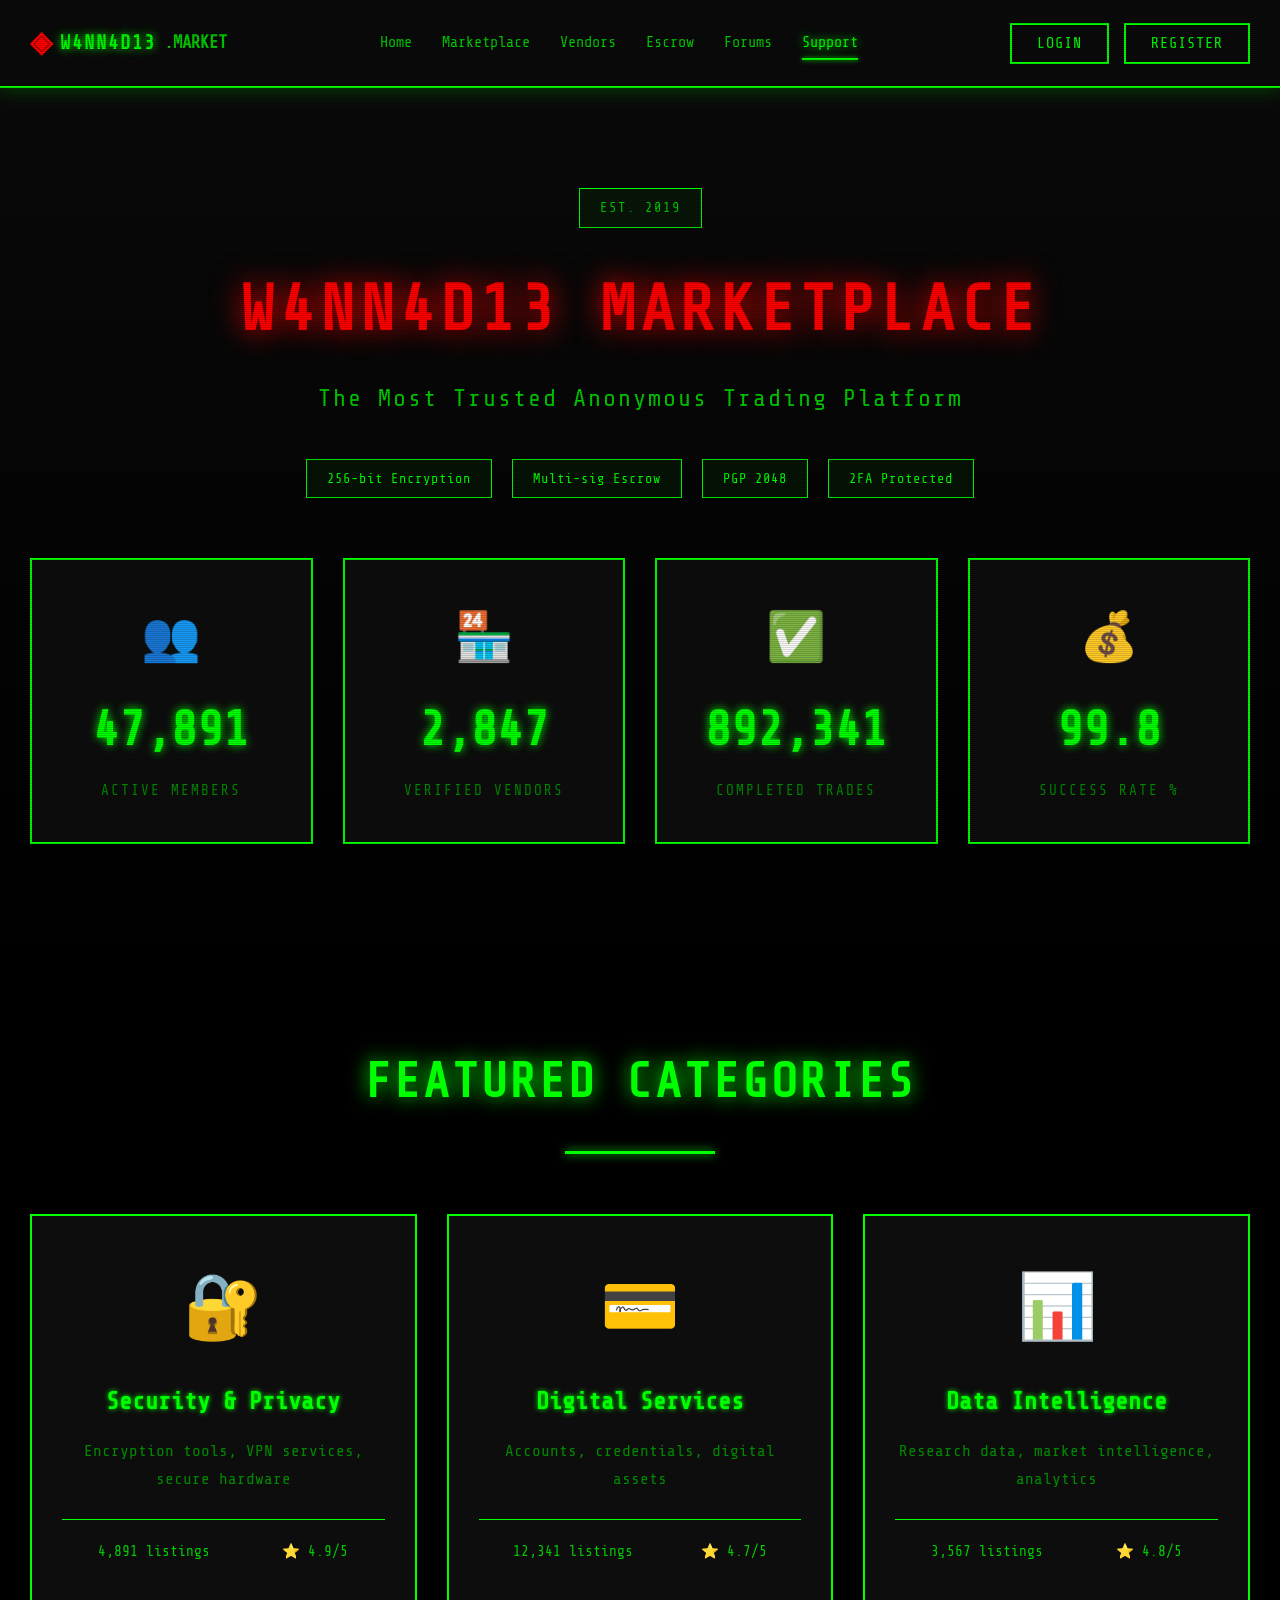
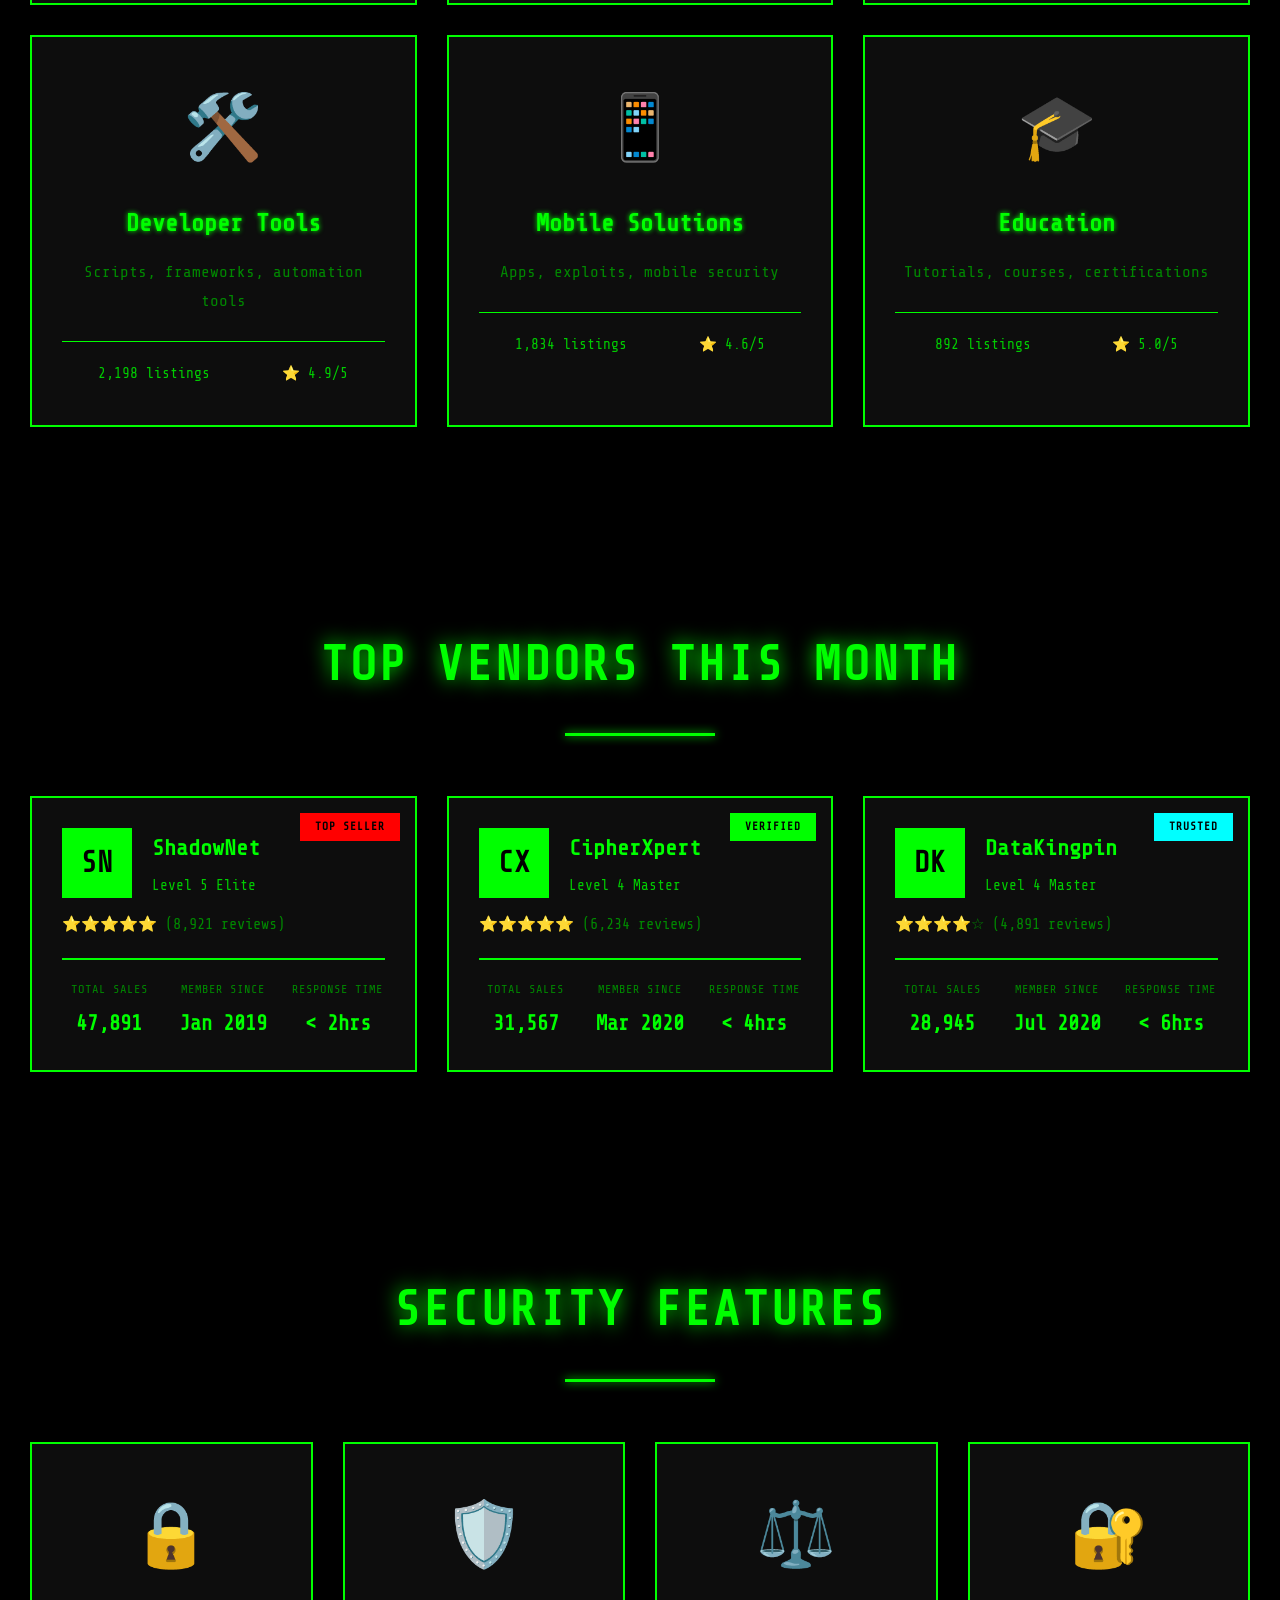
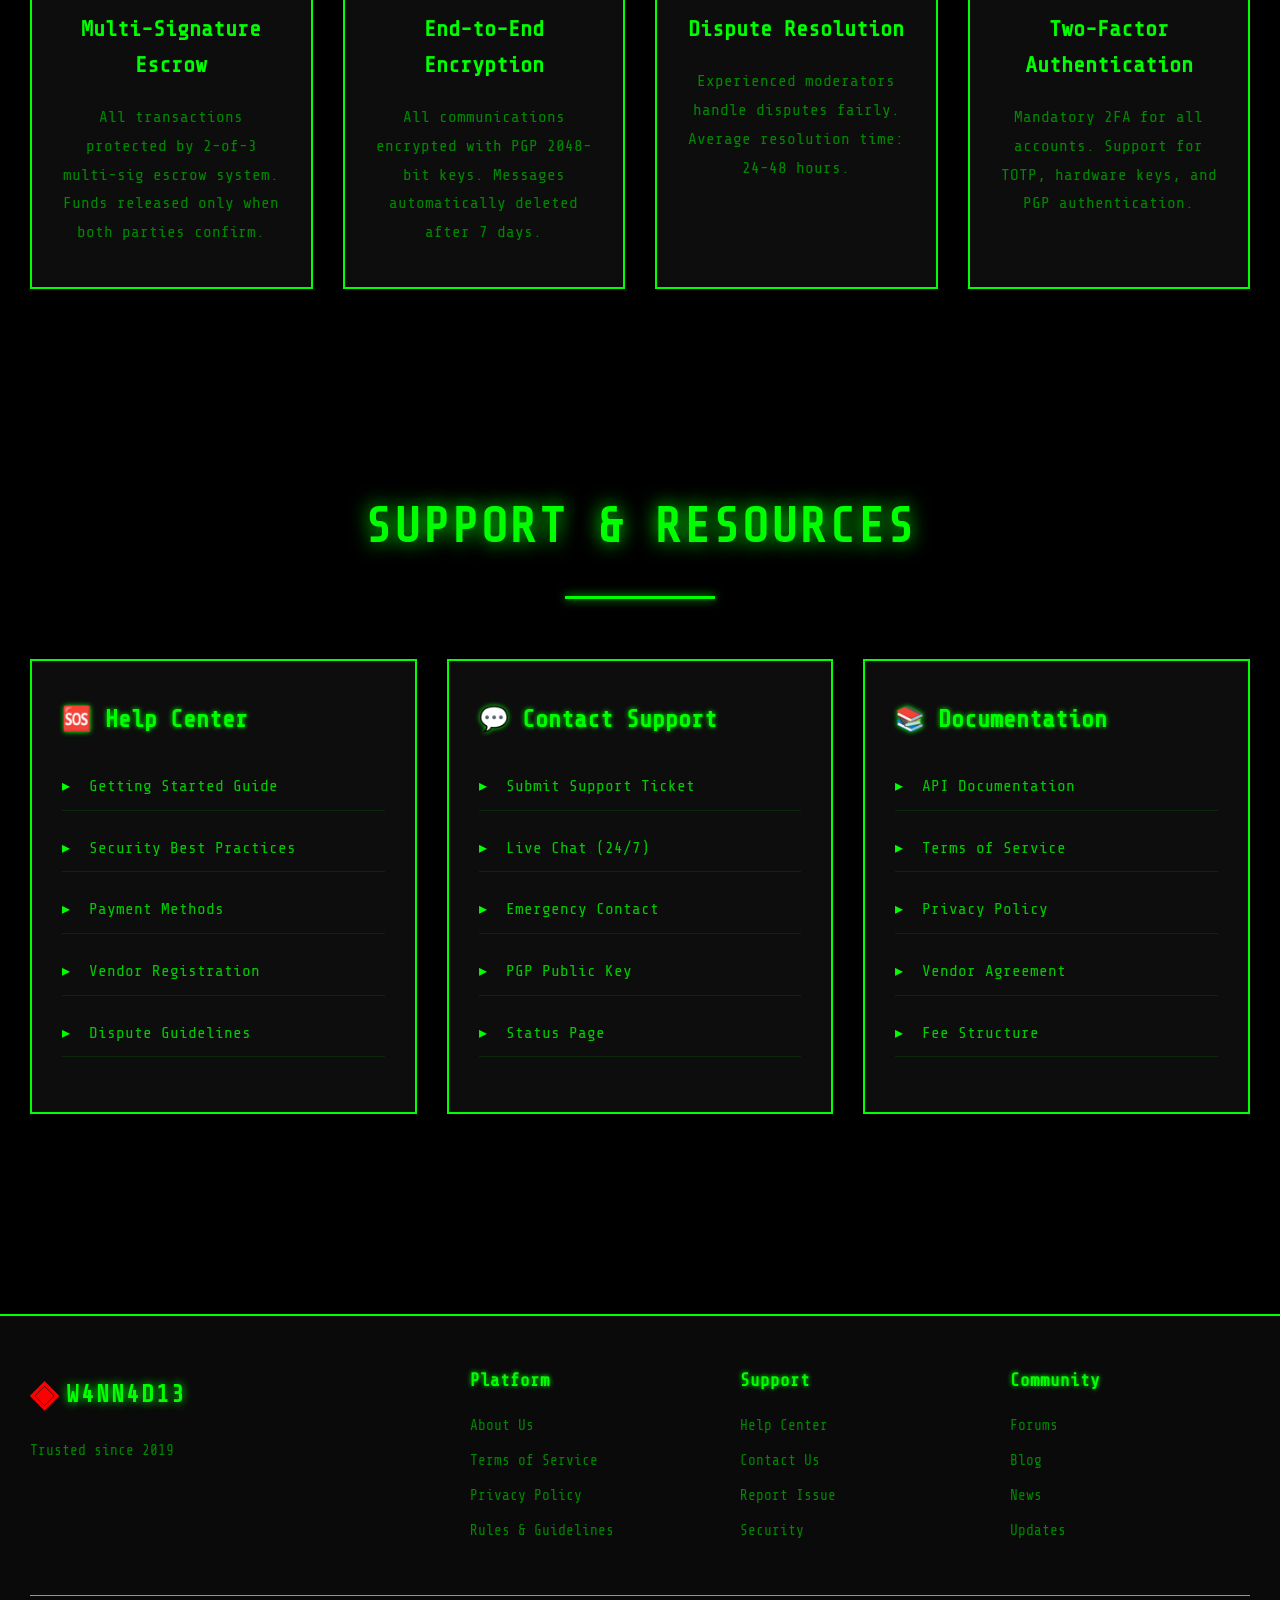
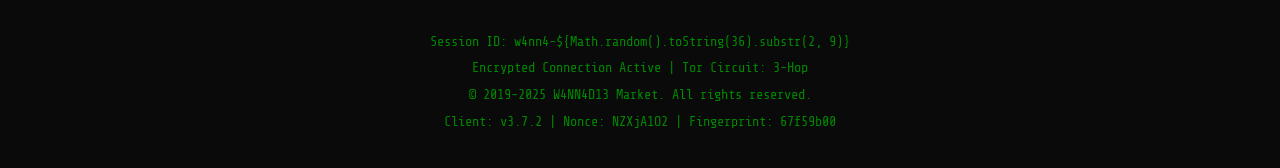
==== commit 324a42dc: "Add app.js with marketplace client-side logic Extracted counter animation, matrix rain, nav highligh" ====
--- a/index.html
+++ b/index.html
@@ -509,34 +509,10 @@
     </div>
 
     <script>
-        // Counter animation
-        function animateCounters() {
-            const counters = document.querySelectorAll('.stat-number');
-            counters.forEach(counter => {
-                const target = parseInt(counter.getAttribute('data-count'));
-                const duration = 2000;
-                const increment = target / (duration / 16);
-                let current = 0;
-                
-                const updateCounter = () => {
-                    current += increment;
-                    if (current < target) {
-                        counter.textContent = Math.floor(current).toLocaleString();
-                        requestAnimationFrame(updateCounter);
-                    } else {
-                        counter.textContent = target.toLocaleString();
-                    }
-                };
-                updateCounter();
-            });
-        }
-
-        // Random IP generator
         function generateRandomIP() {
             return `${Math.floor(Math.random() * 256)}.${Math.floor(Math.random() * 256)}.${Math.floor(Math.random() * 256)}.${Math.floor(Math.random() * 256)}`;
         }
 
-        // Show/Hide pages
         function showPage(pageId) {
             document.querySelectorAll('.page-container').forEach(page => {
                 page.style.display = 'none';
@@ -546,7 +522,6 @@
 
         function showMainPage() {
             showPage('main-page');
-            setTimeout(animateCounters, 100);
         }
 
         function showLoginPage() {
@@ -564,17 +539,15 @@
             startBanCountdown();
         }
 
-        // Login timer (5 seconds)
         function startLoginTimer() {
             let seconds = 5;
             const timerElement = document.getElementById('timer-seconds');
             const timerDisplay = document.getElementById('login-timer');
             const loginForm = document.getElementById('login-form');
-            
+
             const interval = setInterval(() => {
                 seconds--;
                 timerElement.textContent = seconds;
-                
                 if (seconds <= 0) {
                     clearInterval(interval);
                     timerDisplay.style.display = 'none';
@@ -583,27 +556,16 @@
             }, 1000);
         }
 
-        // Ban countdown timer
         function startBanCountdown() {
             let minutes = 4;
             let seconds = 59;
             const countdownElement = document.getElementById('ban-countdown');
-            
+
             const interval = setInterval(() => {
                 seconds--;
-                if (seconds < 0) {
-                    seconds = 59;
-                    minutes--;
-                }
-                
-                if (minutes < 0) {
-                    clearInterval(interval);
-                    countdownElement.textContent = 'EXPIRED';
-                    return;
-                }
-                
-                const display = `${String(minutes).padStart(2, '0')}:${String(seconds).padStart(2, '0')}`;
-                countdownElement.textContent = display;
+                if (seconds < 0) { seconds = 59; minutes--; }
+                if (minutes < 0) { clearInterval(interval); countdownElement.textContent = 'EXPIRED'; return; }
+                countdownElement.textContent = `${String(minutes).padStart(2, '0')}:${String(seconds).padStart(2, '0')}`;
             }, 1000);
         }
 
@@ -612,7 +574,7 @@
             const username = document.getElementById('login-username').value;
             const password = document.getElementById('login-password').value;
             const twofa = document.getElementById('login-2fa').value;
-            
+
             if (username === 'w4nn4d13' && password === 'admin123' && twofa === '123456') {
                 alert('Login successful! Access granted.');
                 showMainPage();
@@ -627,33 +589,14 @@
             alert('Registration requires valid invitation code. Contact existing members for access.');
         }
 
-        function triggerBan() {
-            showBanPage();
-        }
+        function triggerBan() { showBanPage(); }
 
         function bypassBan() {
             alert('Manual review request submitted. Security team will review your case within 24 hours.');
         }
 
-        // Initialize on load
-        document.addEventListener('DOMContentLoaded', () => {
-            showMainPage();
-        });
-
-        // Matrix rain effect
-        const matrixChars = '01アイウエオカキクケコサシスセソタチツテトナニヌネノハヒフヘホマミムメモヤユヨラリルレロワヲン';
-        const matrixRain = document.querySelector('.matrix-rain');
-        
-        if (matrixRain) {
-            for (let i = 0; i < 50; i++) {
-                const span = document.createElement('span');
-                span.style.left = `${Math.random() * 100}%`;
-                span.style.animationDuration = `${Math.random() * 3 + 2}s`;
-                span.style.animationDelay = `${Math.random() * 2}s`;
-                span.textContent = matrixChars[Math.floor(Math.random() * matrixChars.length)];
-                matrixRain.appendChild(span);
-            }
-        }
+        document.addEventListener('DOMContentLoaded', () => { showMainPage(); });
     </script>
+    <script src="app.js"></script>
 </body>
 </html>
